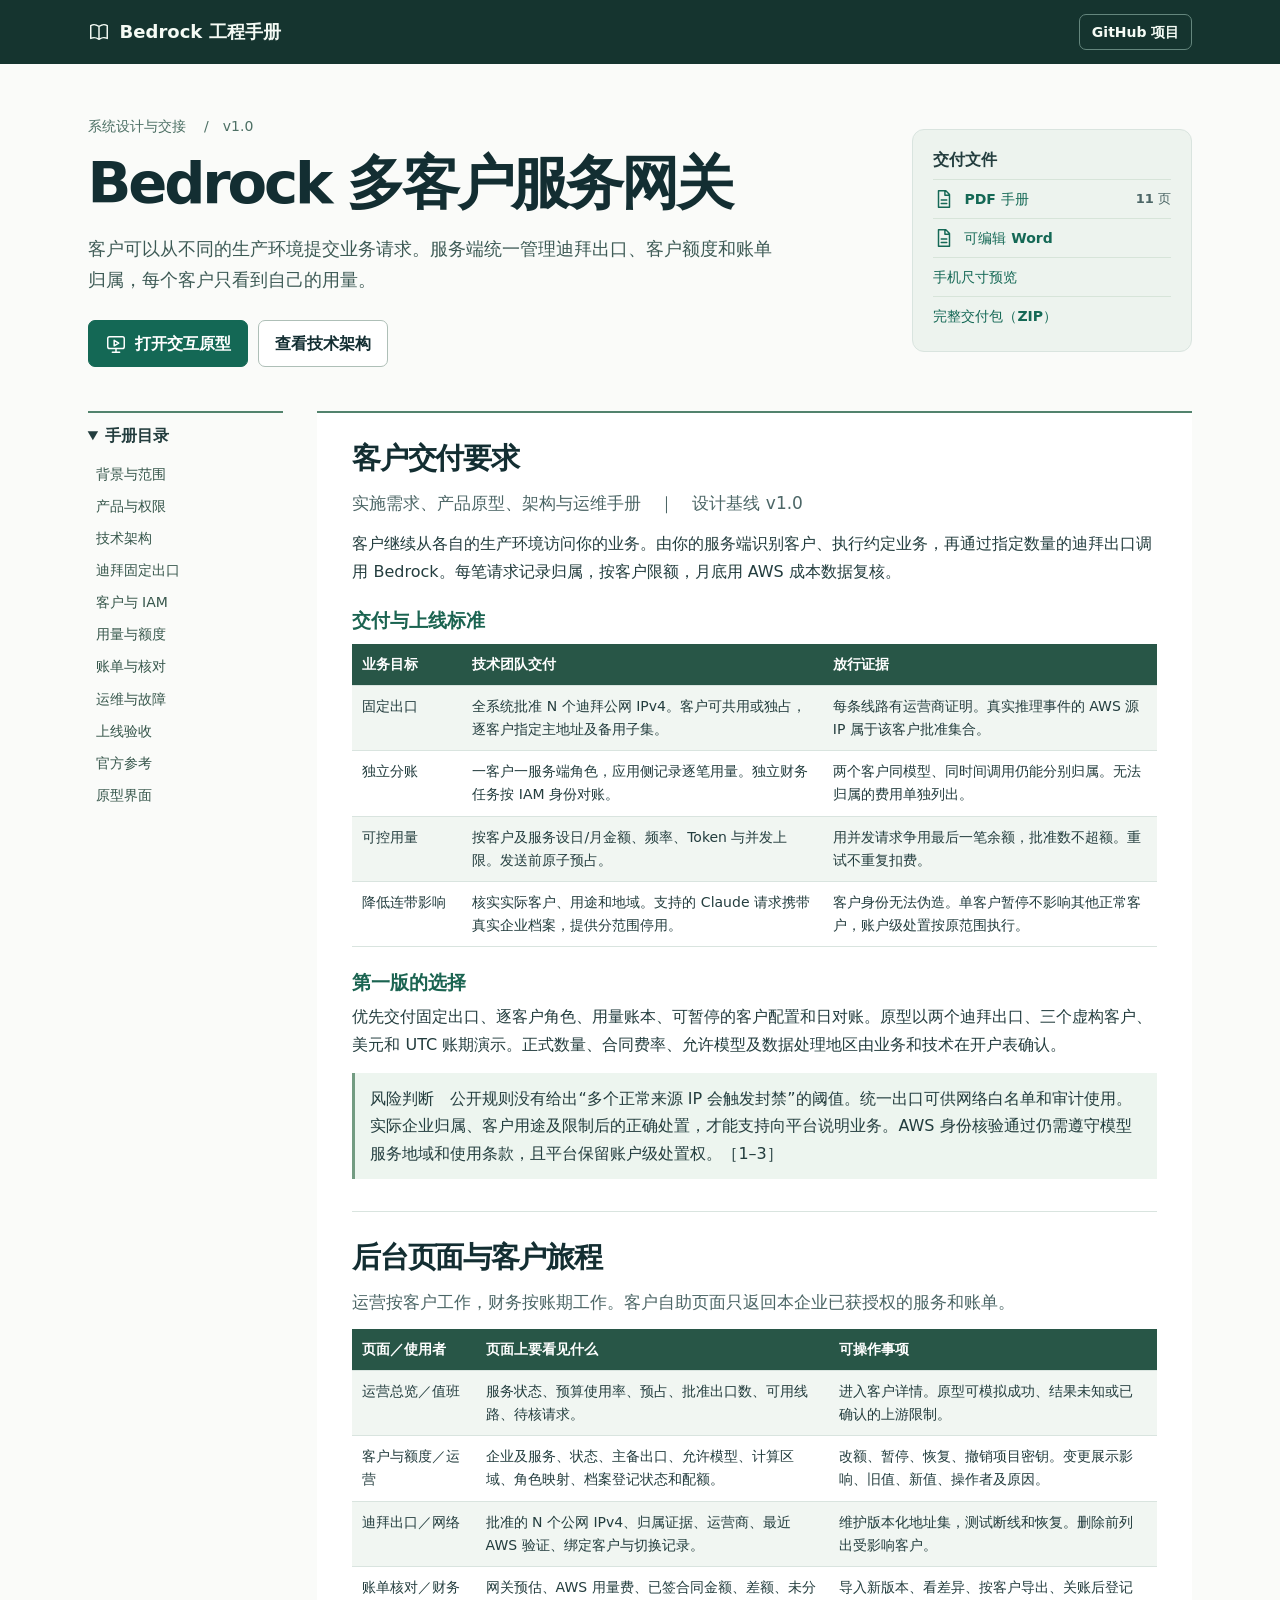
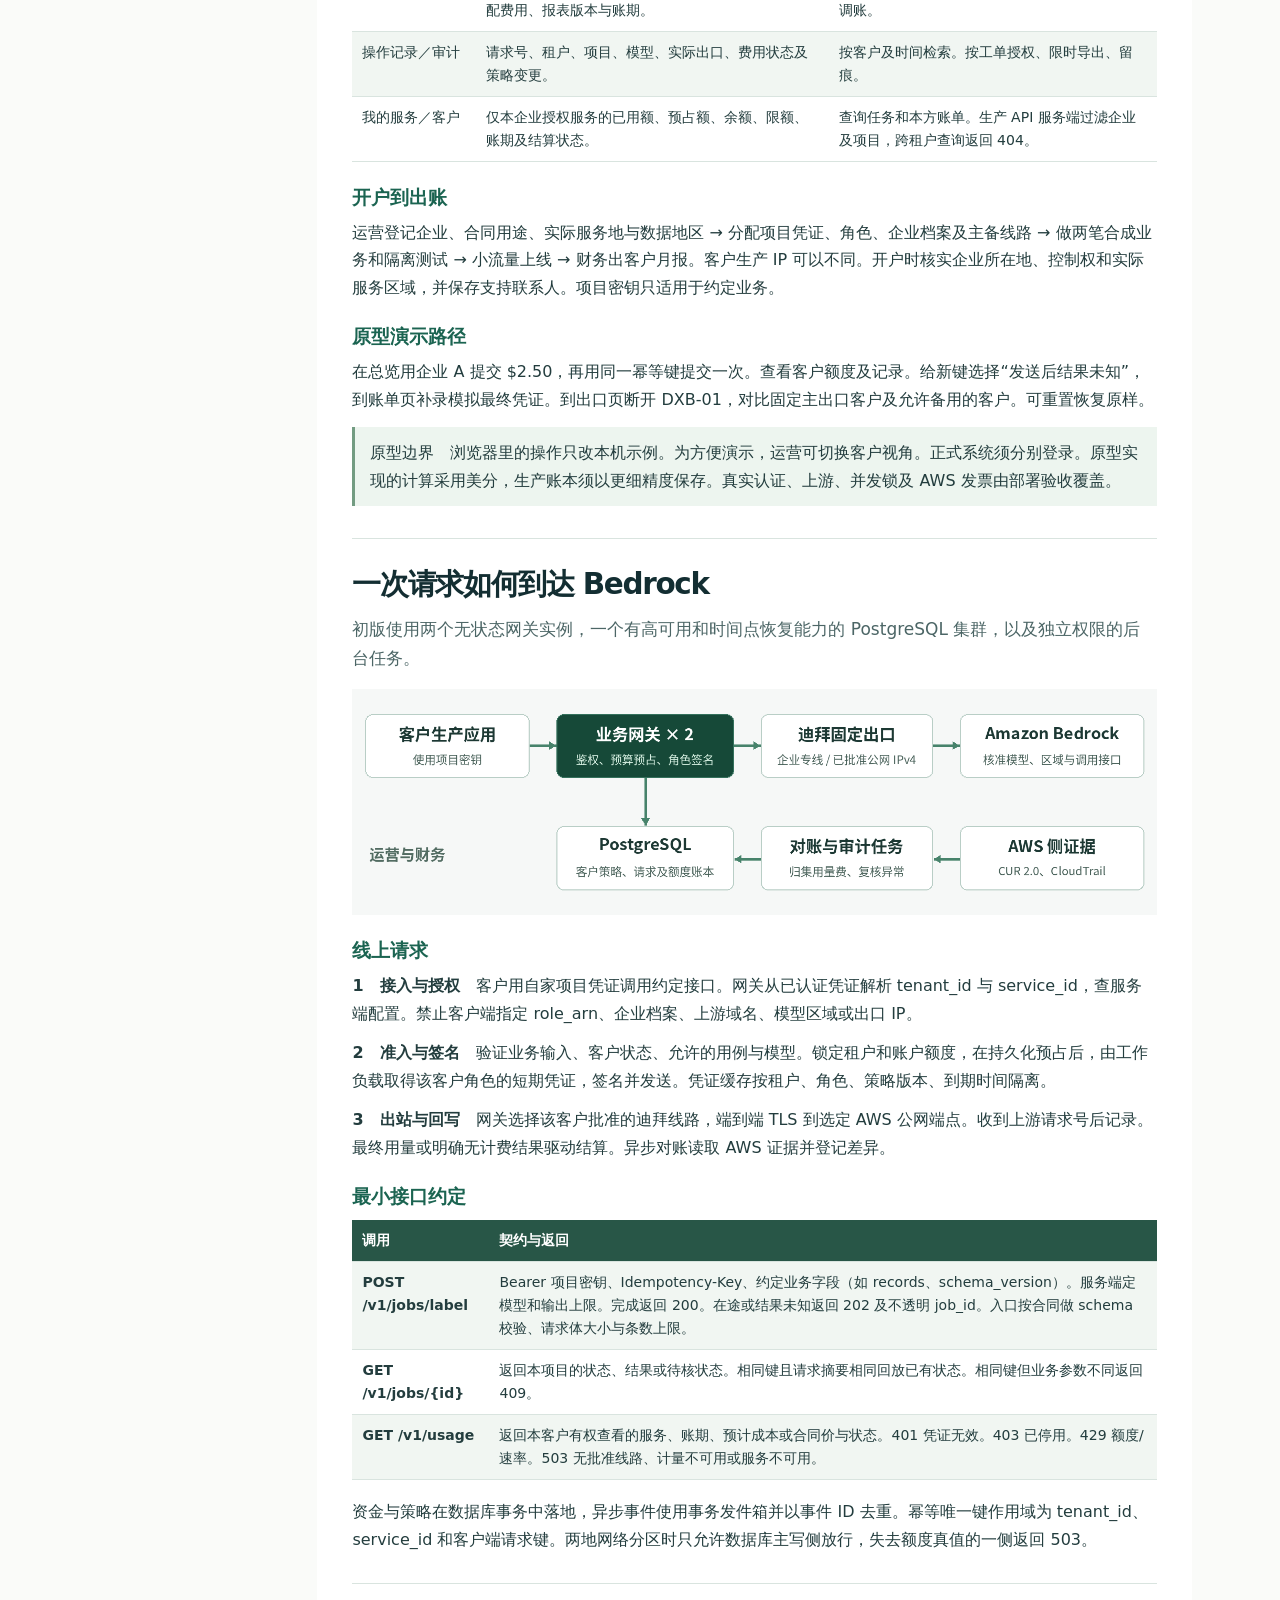
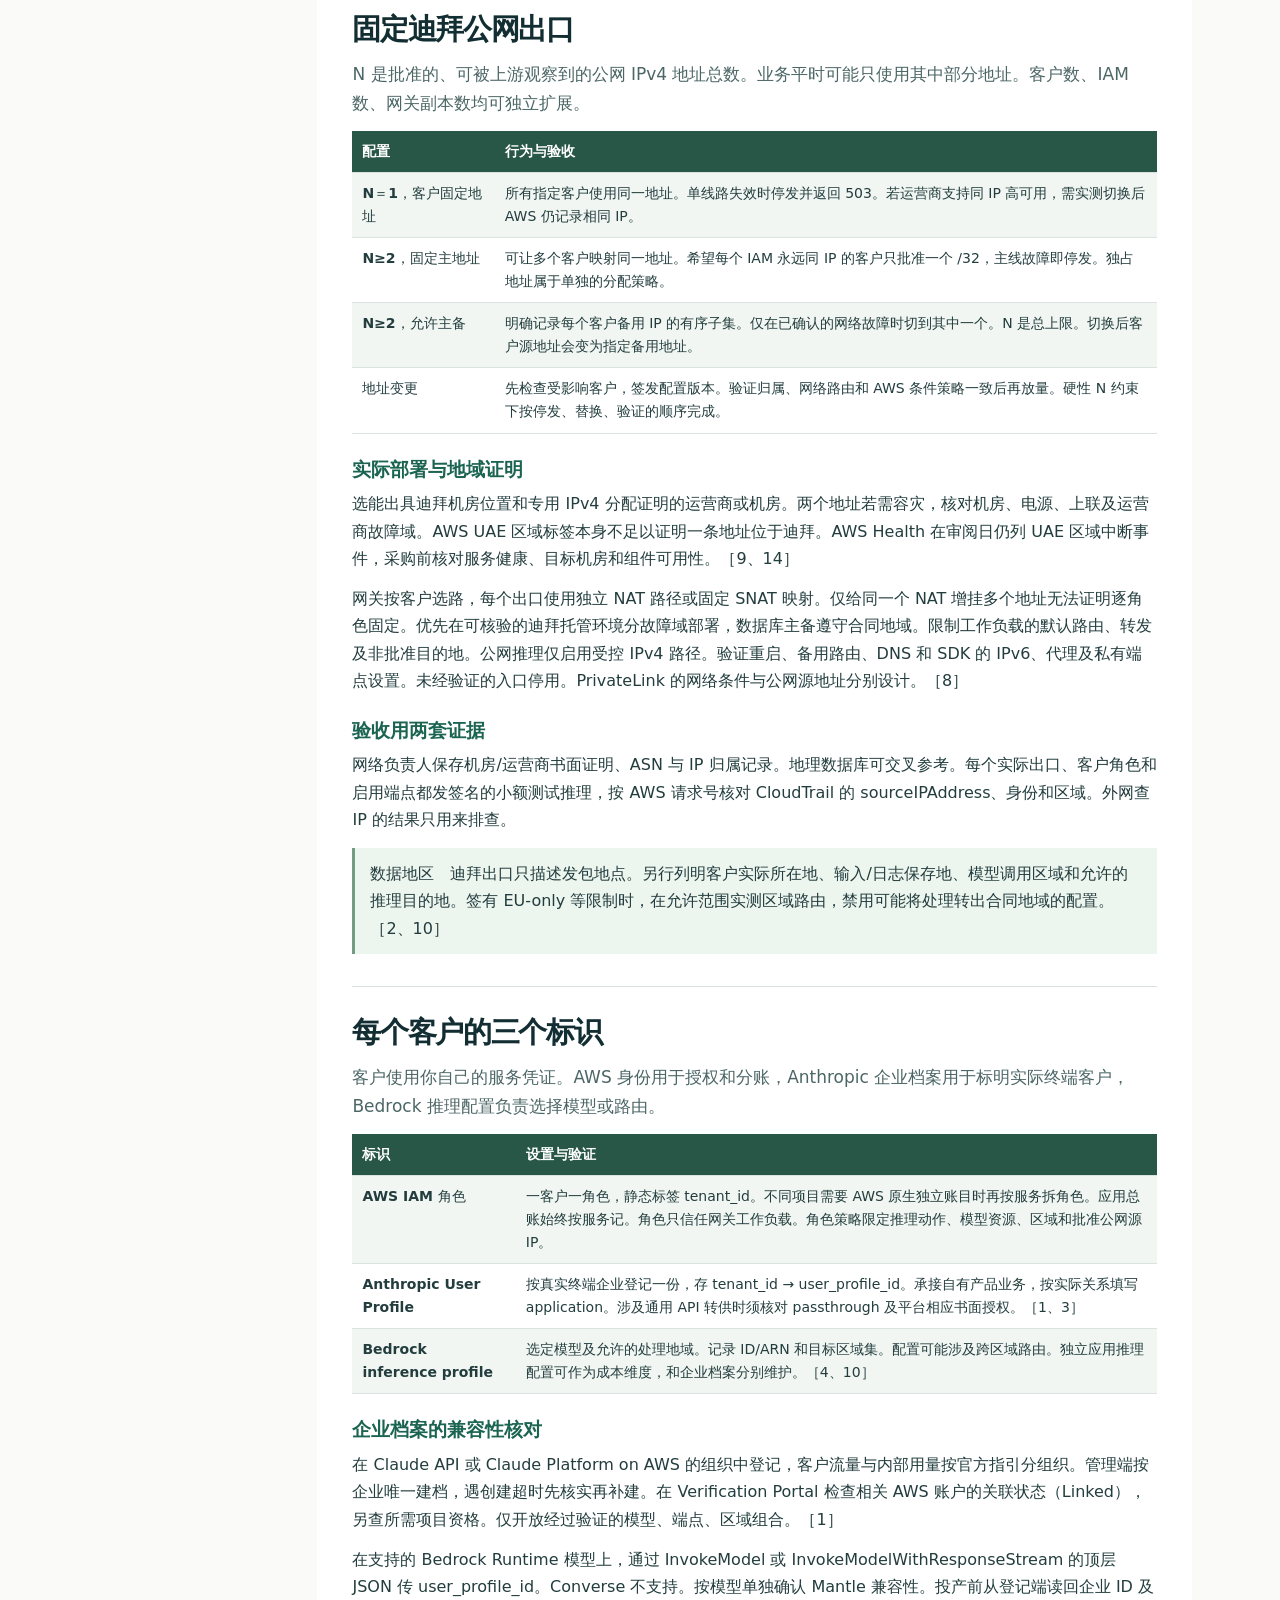
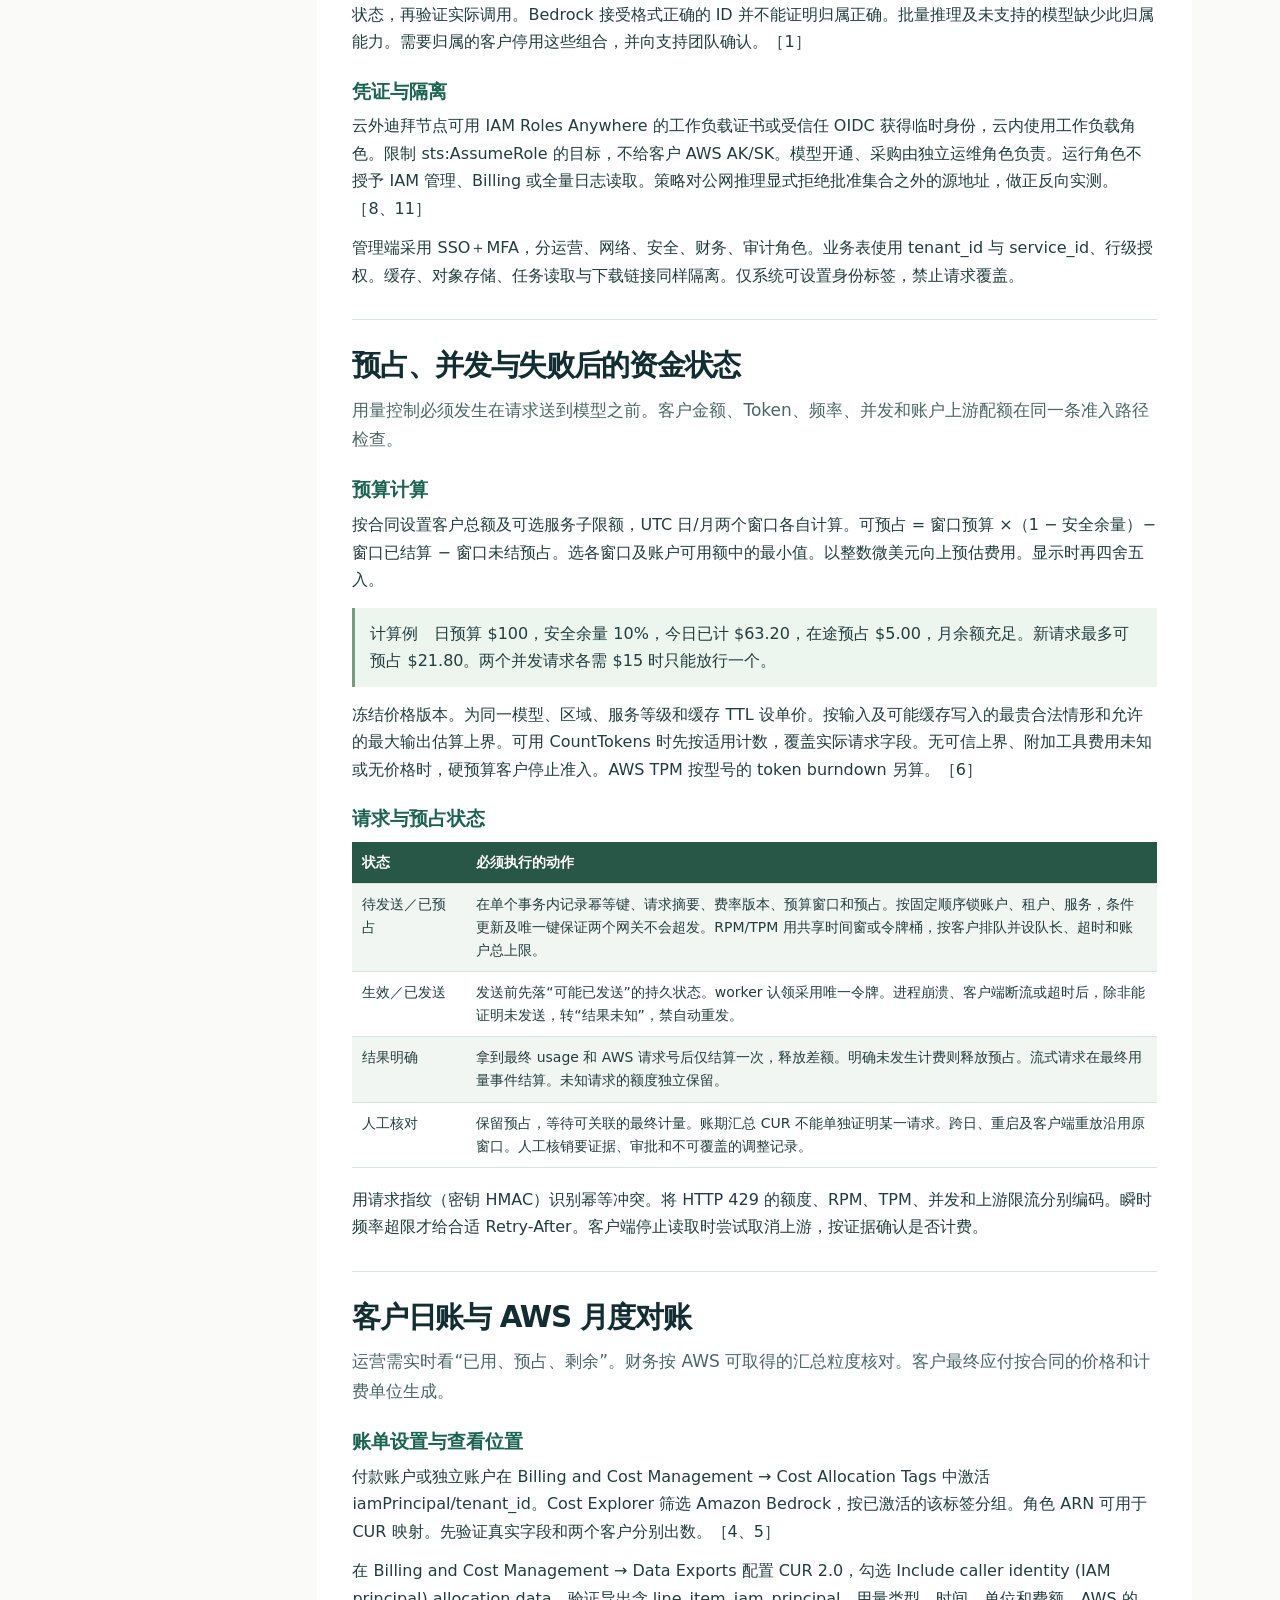
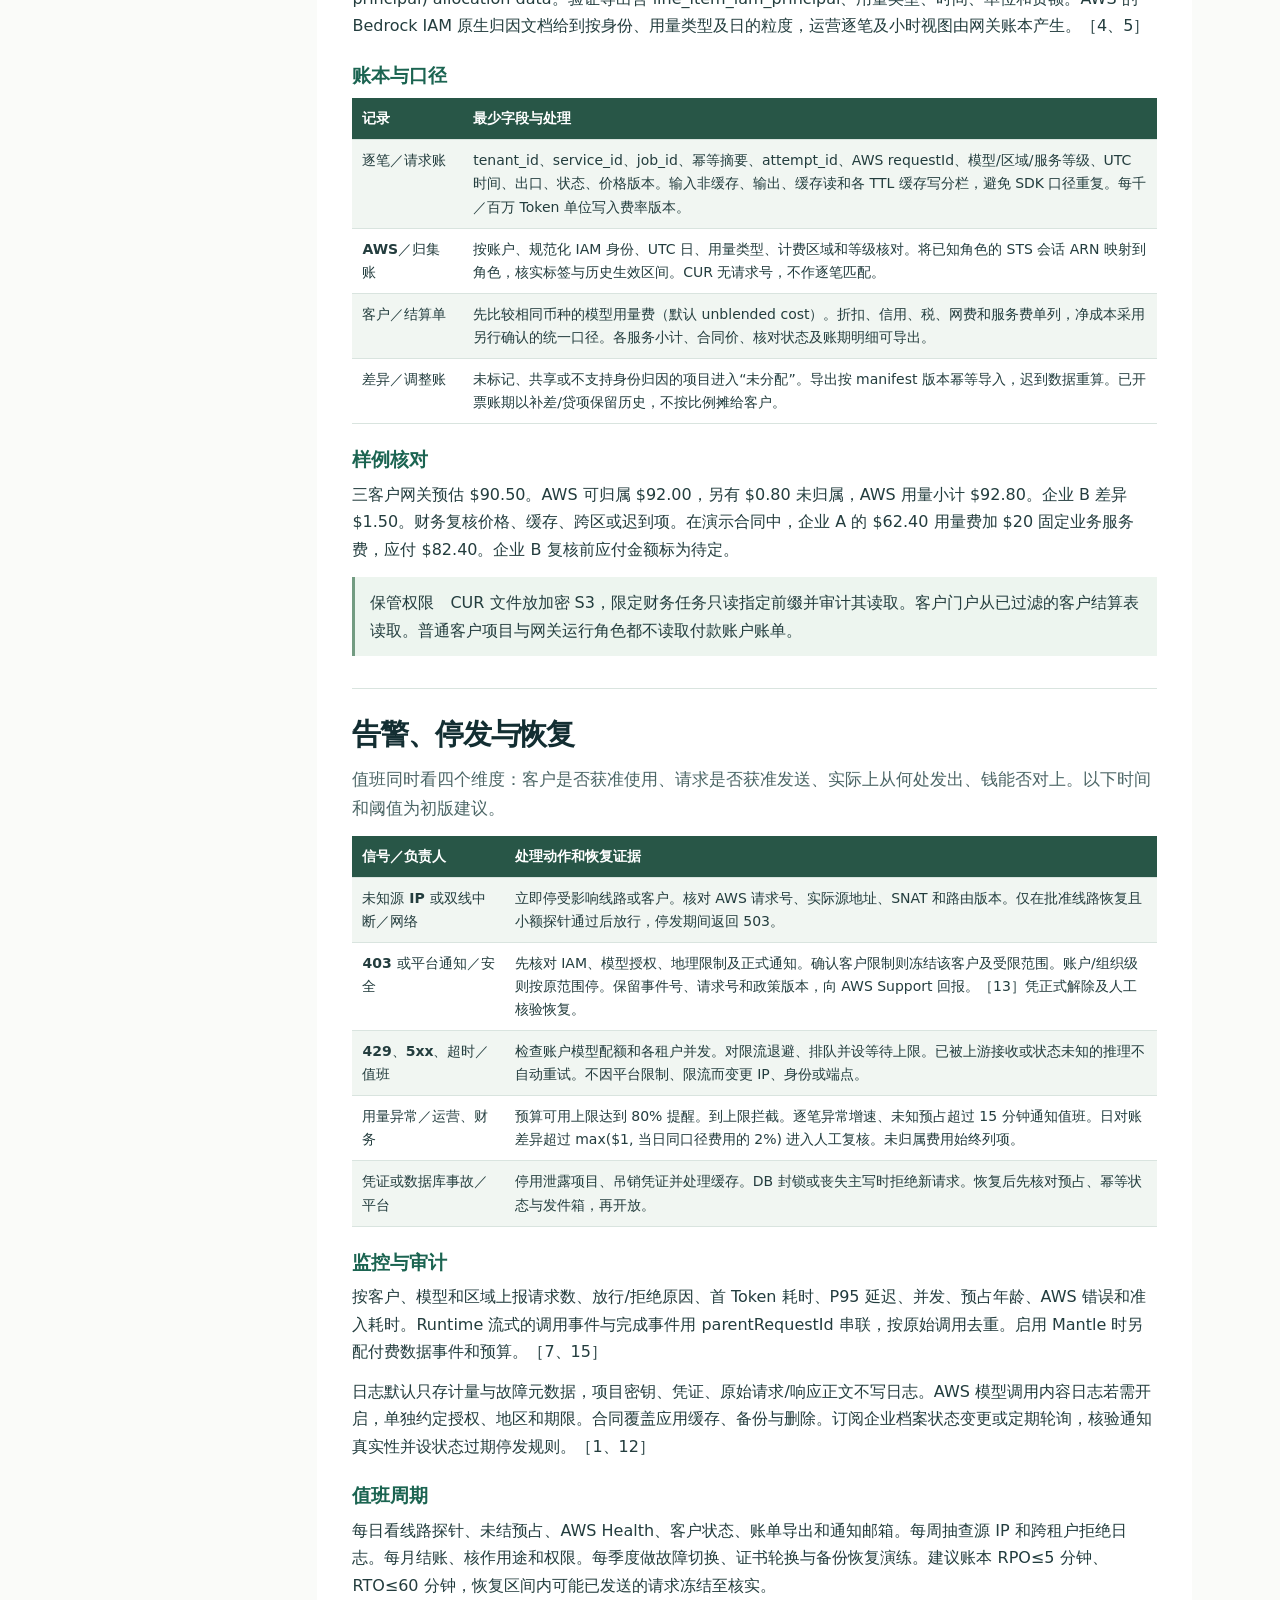
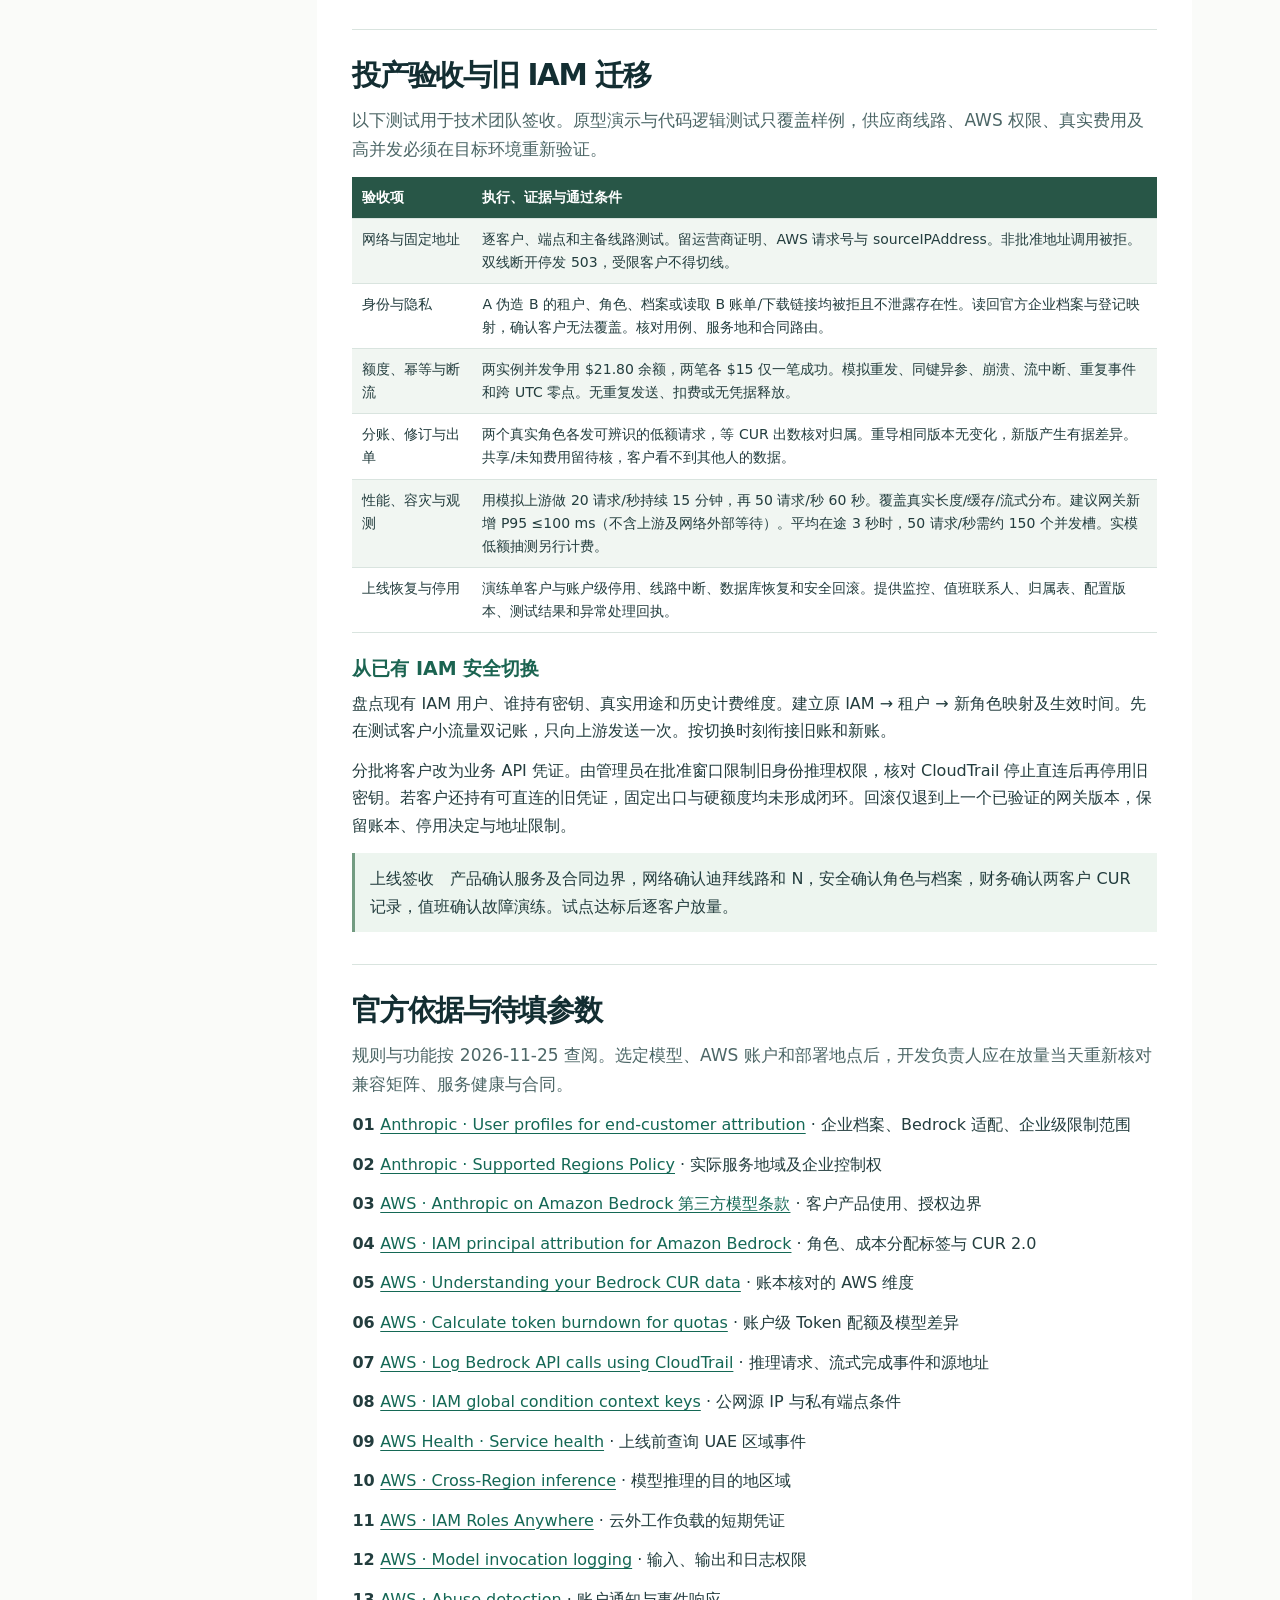
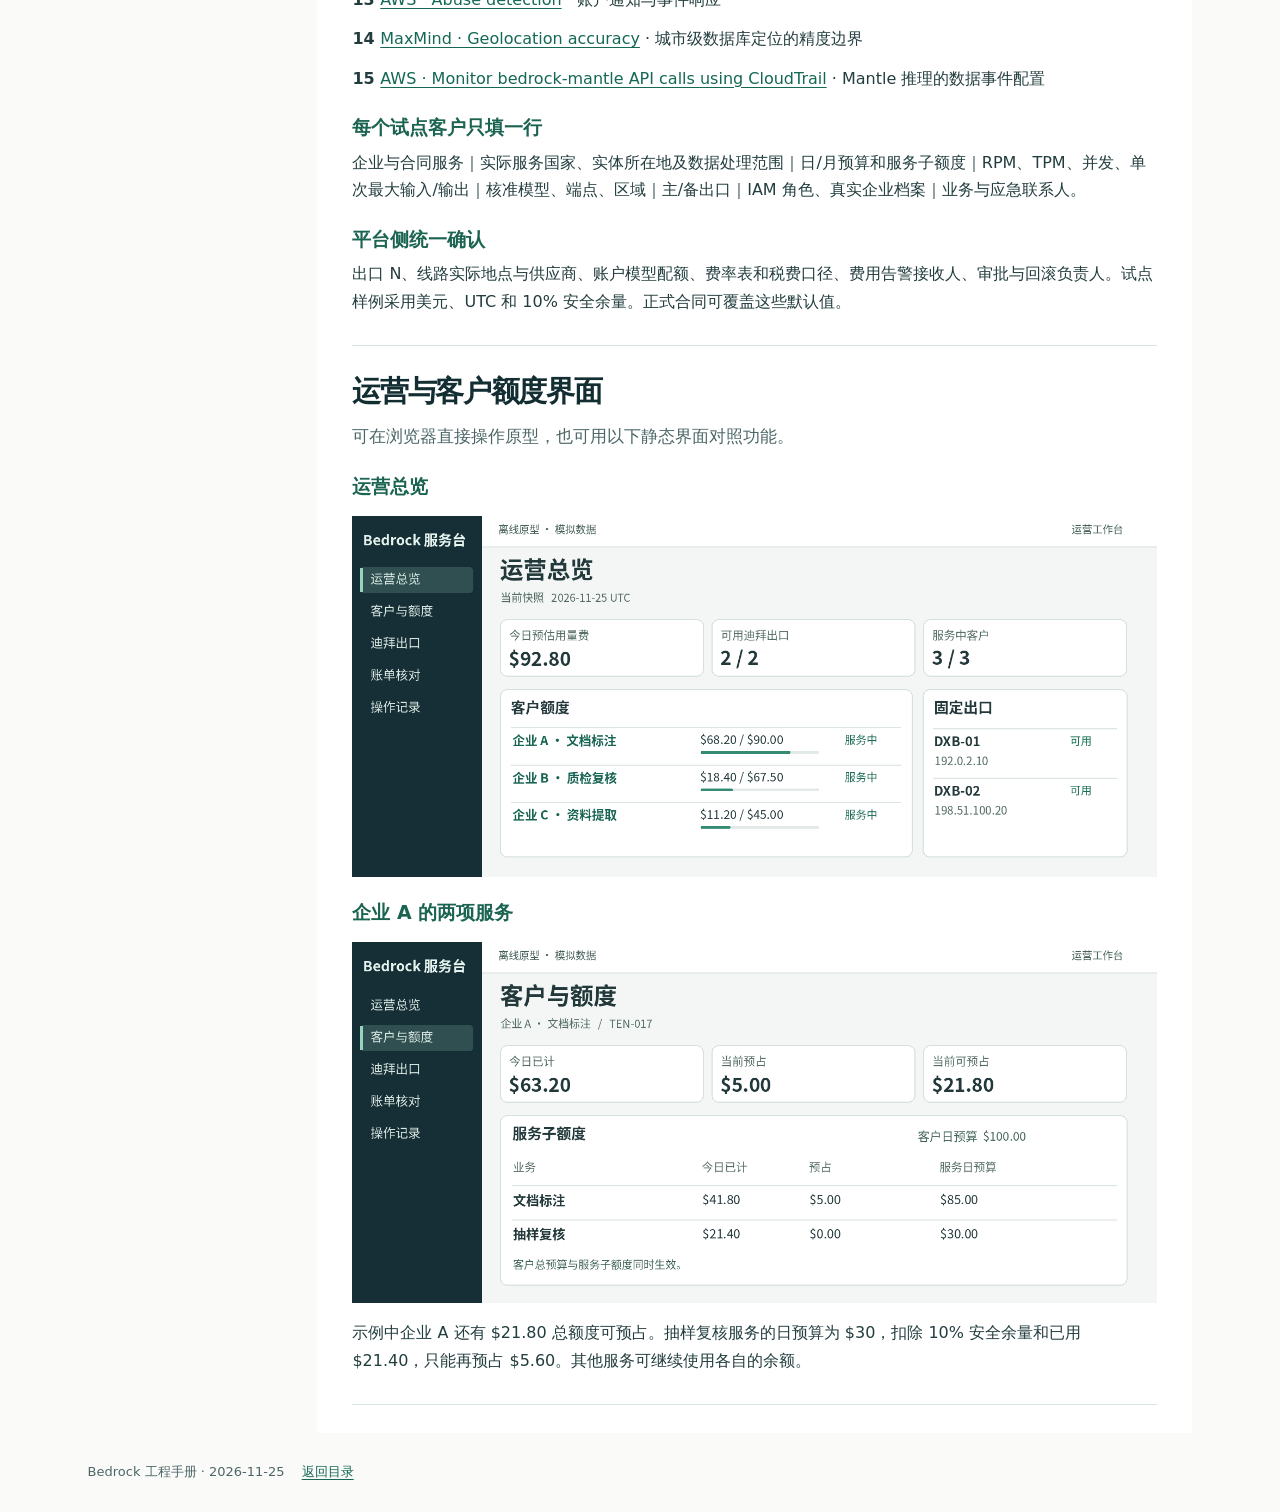
==== projects/bedrock-gateway/index.html @ 4878baef "Publish the Bedrock customer gateway handbook and interactive prototype" ====
<!doctype html><html lang="zh-CN"><head><meta charset="utf-8"><meta name="viewport" content="width=device-width,initial-scale=1"><meta name="description" content="Bedrock 多客户网关的业务需求、可操作原型、技术架构、运维与上线验收。"><title>Bedrock 多客户服务网关 · 工程手册</title><link rel="stylesheet" href="assets/guide.css"></head><body><a class="skip" href="#contents">跳到工程手册正文</a><header class="mast"><div class="mast-in"><a class="brand" href="./"><svg viewBox="0 0 24 24" width="22" height="22" fill="none" stroke="currentColor" stroke-width="1.6" stroke-linecap="round" stroke-linejoin="round" aria-hidden="true"><path d="M3 5c4-2 6-1 9 1 3-2 5-3 9-1v14c-4-2-6-1-9 1-3-2-5-3-9-1zM12 6v14"/></svg><span>Bedrock 工程手册</span></a><a class="git" href="https://github.com/69755354/newme-skills/tree/bedrock-gateway-handoff/projects/bedrock-gateway">GitHub 项目</a></div></header><main><div class="hero"><div><p class="edition">系统设计与交接　 /　v1.0</p><h1>Bedrock 多客户服务网关</h1><p class="summary">客户可以从不同的生产环境提交业务请求。服务端统一管理迪拜出口、客户额度和账单归属，每个客户只看到自己的用量。</p><div class="hero-actions"><a class="button primary" href="prototype/"><svg viewBox="0 0 24 24" width="22" height="22" fill="none" stroke="currentColor" stroke-width="1.6" stroke-linecap="round" stroke-linejoin="round" aria-hidden="true"><rect x="3" y="4" width="18" height="13" rx="2"/><path d="M8 21h8m-4-4v4m-2-13 5 3-5 3z"/></svg>打开交互原型</a><a class="button" href="#architecture">查看技术架构</a></div></div><aside class="downloads"><h2>交付文件</h2><a href="downloads/Bedrock_Gateway_Design_CN.pdf"><svg viewBox="0 0 24 24" width="22" height="22" fill="none" stroke="currentColor" stroke-width="1.6" stroke-linecap="round" stroke-linejoin="round" aria-hidden="true"><path d="M6 3h8l4 4v14H6zM13 3v5h5M9 13h6m-6 4h6"/></svg>PDF 手册<span>11 页</span></a><a href="downloads/Bedrock_Gateway_Design_CN.docx"><svg viewBox="0 0 24 24" width="22" height="22" fill="none" stroke="currentColor" stroke-width="1.6" stroke-linecap="round" stroke-linejoin="round" aria-hidden="true"><path d="M6 3h8l4 4v14H6zM13 3v5h5M9 13h6m-6 4h6"/></svg>可编辑 Word</a><a href="mobile.html">手机尺寸预览</a><a href="downloads/Bedrock_Gateway_Handoff.zip">完整交付包（ZIP）</a></aside></div><div class="layout" id="contents"><aside class="toc"><details open><summary>手册目录</summary><nav aria-label="手册目录"><a href="#overview">背景与范围</a><a href="#product">产品与权限</a><a href="#architecture">技术架构</a><a href="#network">迪拜固定出口</a><a href="#identity">客户与 IAM</a><a href="#quota">用量与额度</a><a href="#billing">账单与核对</a><a href="#operations">运维与故障</a><a href="#launch">上线验收</a><a href="#references">官方参考</a><a href="#screens">原型界面</a></nav></details></aside><article><section class="chapter" id="overview"><h2>客户交付要求</h2><p class="lead-copy">实施需求、产品原型、架构与运维手册　｜　设计基线 v1.0</p><p>客户继续从各自的生产环境访问你的业务。由你的服务端识别客户、执行约定业务，再通过指定数量的迪拜出口调用 Bedrock。每笔请求记录归属，按客户限额，月底用 AWS 成本数据复核。</p><h3>交付与上线标准</h3><div class="table-scroll" tabindex="0"><table><thead><tr><th>业务目标</th><th>技术团队交付</th><th>放行证据</th></tr></thead><tbody><tr><td>固定出口</td><td>全系统批准 N 个迪拜公网 IPv4。客户可共用或独占，逐客户指定主地址及备用子集。</td><td>每条线路有运营商证明。真实推理事件的 AWS 源 IP 属于该客户批准集合。</td></tr><tr><td>独立分账</td><td>一客户一服务端角色，应用侧记录逐笔用量。独立财务任务按 IAM 身份对账。</td><td>两个客户同模型、同时间调用仍能分别归属。无法归属的费用单独列出。</td></tr><tr><td>可控用量</td><td>按客户及服务设日/月金额、频率、Token 与并发上限。发送前原子预占。</td><td>用并发请求争用最后一笔余额，批准数不超额。重试不重复扣费。</td></tr><tr><td>降低连带影响</td><td>核实实际客户、用途和地域。支持的 Claude 请求携带真实企业档案，提供分范围停用。</td><td>客户身份无法伪造。单客户暂停不影响其他正常客户，账户级处置按原范围执行。</td></tr></tbody></table></div><h3>第一版的选择</h3><p>优先交付固定出口、逐客户角色、用量账本、可暂停的客户配置和日对账。原型以两个迪拜出口、三个虚构客户、美元和 UTC 账期演示。正式数量、合同费率、允许模型及数据处理地区由业务和技术在开户表确认。</p><aside class="note">风险判断　公开规则没有给出“多个正常来源 IP 会触发封禁”的阈值。统一出口可供网络白名单和审计使用。实际企业归属、客户用途及限制后的正确处置，才能支持向平台说明业务。AWS 身份核验通过仍需遵守模型服务地域和使用条款，且平台保留账户级处置权。［1–3］</aside></section><section class="chapter" id="product"><h2>后台页面与客户旅程</h2><p class="lead-copy">运营按客户工作，财务按账期工作。客户自助页面只返回本企业已获授权的服务和账单。</p><div class="table-scroll" tabindex="0"><table><thead><tr><th>页面／使用者</th><th>页面上要看见什么</th><th>可操作事项</th></tr></thead><tbody><tr><td>运营总览／值班</td><td>服务状态、预算使用率、预占、批准出口数、可用线路、待核请求。</td><td>进入客户详情。原型可模拟成功、结果未知或已确认的上游限制。</td></tr><tr><td>客户与额度／运营</td><td>企业及服务、状态、主备出口、允许模型、计算区域、角色映射、档案登记状态和配额。</td><td>改额、暂停、恢复、撤销项目密钥。变更展示影响、旧值、新值、操作者及原因。</td></tr><tr><td>迪拜出口／网络</td><td>批准的 N 个公网 IPv4、归属证据、运营商、最近 AWS 验证、绑定客户与切换记录。</td><td>维护版本化地址集，测试断线和恢复。删除前列出受影响客户。</td></tr><tr><td>账单核对／财务</td><td>网关预估、AWS 用量费、已签合同金额、差额、未分配费用、报表版本与账期。</td><td>导入新版本、看差异、按客户导出、关账后登记调账。</td></tr><tr><td>操作记录／审计</td><td>请求号、租户、项目、模型、实际出口、费用状态及策略变更。</td><td>按客户及时间检索。按工单授权、限时导出、留痕。</td></tr><tr><td>我的服务／客户</td><td>仅本企业授权服务的已用额、预占额、余额、限额、账期及结算状态。</td><td>查询任务和本方账单。生产 API 服务端过滤企业及项目，跨租户查询返回 404。</td></tr></tbody></table></div><h3>开户到出账</h3><p>运营登记企业、合同用途、实际服务地与数据地区 → 分配项目凭证、角色、企业档案及主备线路 → 做两笔合成业务和隔离测试 → 小流量上线 → 财务出客户月报。客户生产 IP 可以不同。开户时核实企业所在地、控制权和实际服务区域，并保存支持联系人。项目密钥只适用于约定业务。</p><h3>原型演示路径</h3><p>在总览用企业 A 提交 $2.50，再用同一幂等键提交一次。查看客户额度及记录。给新键选择“发送后结果未知”，到账单页补录模拟最终凭证。到出口页断开 DXB-01，对比固定主出口客户及允许备用的客户。可重置恢复原样。</p><aside class="note">原型边界　浏览器里的操作只改本机示例。为方便演示，运营可切换客户视角。正式系统须分别登录。原型实现的计算采用美分，生产账本须以更细精度保存。真实认证、上游、并发锁及 AWS 发票由部署验收覆盖。</aside></section><section class="chapter" id="architecture"><h2>一次请求如何到达 Bedrock</h2><p class="lead-copy">初版使用两个无状态网关实例，一个有高可用和时间点恢复能力的 PostgreSQL 集群，以及独立权限的后台任务。</p><figure><img loading="lazy" src="assets/architecture.png" alt="客户应用、网关、迪拜出口、Bedrock 及账本之间的数据流"></figure><h3>线上请求</h3><p><strong>1　接入与授权　</strong>客户用自家项目凭证调用约定接口。网关从已认证凭证解析 tenant_id 与 service_id，查服务端配置。禁止客户端指定 role_arn、企业档案、上游域名、模型区域或出口 IP。</p><p><strong>2　准入与签名　</strong>验证业务输入、客户状态、允许的用例与模型。锁定租户和账户额度，在持久化预占后，由工作负载取得该客户角色的短期凭证，签名并发送。凭证缓存按租户、角色、策略版本、到期时间隔离。</p><p><strong>3　出站与回写　</strong>网关选择该客户批准的迪拜线路，端到端 TLS 到选定 AWS 公网端点。收到上游请求号后记录。最终用量或明确无计费结果驱动结算。异步对账读取 AWS 证据并登记差异。</p><h3>最小接口约定</h3><div class="table-scroll" tabindex="0"><table><thead><tr><th>调用</th><th>契约与返回</th></tr></thead><tbody><tr><td>POST /v1/jobs/label</td><td>Bearer 项目密钥、Idempotency-Key、约定业务字段（如 records、schema_version）。服务端定模型和输出上限。完成返回 200。在途或结果未知返回 202 及不透明 job_id。入口按合同做 schema 校验、请求体大小与条数上限。</td></tr><tr><td>GET /v1/jobs/{id}</td><td>返回本项目的状态、结果或待核状态。相同键且请求摘要相同回放已有状态。相同键但业务参数不同返回 409。</td></tr><tr><td>GET /v1/usage</td><td>返回本客户有权查看的服务、账期、预计成本或合同价与状态。401 凭证无效。403 已停用。429 额度/速率。503 无批准线路、计量不可用或服务不可用。</td></tr></tbody></table></div><p>资金与策略在数据库事务中落地，异步事件使用事务发件箱并以事件 ID 去重。幂等唯一键作用域为 tenant_id、service_id 和客户端请求键。两地网络分区时只允许数据库主写侧放行，失去额度真值的一侧返回 503。</p></section><section class="chapter" id="network"><h2>固定迪拜公网出口</h2><p class="lead-copy">N 是批准的、可被上游观察到的公网 IPv4 地址总数。业务平时可能只使用其中部分地址。客户数、IAM 数、网关副本数均可独立扩展。</p><div class="table-scroll" tabindex="0"><table><thead><tr><th>配置</th><th>行为与验收</th></tr></thead><tbody><tr><td>N＝1，客户固定地址</td><td>所有指定客户使用同一地址。单线路失效时停发并返回 503。若运营商支持同 IP 高可用，需实测切换后 AWS 仍记录相同 IP。</td></tr><tr><td>N≥2，固定主地址</td><td>可让多个客户映射同一地址。希望每个 IAM 永远同 IP 的客户只批准一个 /32，主线故障即停发。独占地址属于单独的分配策略。</td></tr><tr><td>N≥2，允许主备</td><td>明确记录每个客户备用 IP 的有序子集。仅在已确认的网络故障时切到其中一个。N 是总上限。切换后客户源地址会变为指定备用地址。</td></tr><tr><td>地址变更</td><td>先检查受影响客户，签发配置版本。验证归属、网络路由和 AWS 条件策略一致后再放量。硬性 N 约束下按停发、替换、验证的顺序完成。</td></tr></tbody></table></div><h3>实际部署与地域证明</h3><p>选能出具迪拜机房位置和专用 IPv4 分配证明的运营商或机房。两个地址若需容灾，核对机房、电源、上联及运营商故障域。AWS UAE 区域标签本身不足以证明一条地址位于迪拜。AWS Health 在审阅日仍列 UAE 区域中断事件，采购前核对服务健康、目标机房和组件可用性。［9、14］</p><p>网关按客户选路，每个出口使用独立 NAT 路径或固定 SNAT 映射。仅给同一个 NAT 增挂多个地址无法证明逐角色固定。优先在可核验的迪拜托管环境分故障域部署，数据库主备遵守合同地域。限制工作负载的默认路由、转发及非批准目的地。公网推理仅启用受控 IPv4 路径。验证重启、备用路由、DNS 和 SDK 的 IPv6、代理及私有端点设置。未经验证的入口停用。PrivateLink 的网络条件与公网源地址分别设计。［8］</p><h3>验收用两套证据</h3><p>网络负责人保存机房/运营商书面证明、ASN 与 IP 归属记录。地理数据库可交叉参考。每个实际出口、客户角色和启用端点都发签名的小额测试推理，按 AWS 请求号核对 CloudTrail 的 sourceIPAddress、身份和区域。外网查 IP 的结果只用来排查。</p><aside class="note">数据地区　迪拜出口只描述发包地点。另行列明客户实际所在地、输入/日志保存地、模型调用区域和允许的推理目的地。签有 EU-only 等限制时，在允许范围实测区域路由，禁用可能将处理转出合同地域的配置。［2、10］</aside></section><section class="chapter" id="identity"><h2>每个客户的三个标识</h2><p class="lead-copy">客户使用你自己的服务凭证。AWS 身份用于授权和分账，Anthropic 企业档案用于标明实际终端客户，Bedrock 推理配置负责选择模型或路由。</p><div class="table-scroll" tabindex="0"><table><thead><tr><th>标识</th><th>设置与验证</th></tr></thead><tbody><tr><td>AWS IAM 角色</td><td>一客户一角色，静态标签 tenant_id。不同项目需要 AWS 原生独立账目时再按服务拆角色。应用总账始终按服务记。角色只信任网关工作负载。角色策略限定推理动作、模型资源、区域和批准公网源 IP。</td></tr><tr><td>Anthropic User Profile</td><td>按真实终端企业登记一份，存 tenant_id → user_profile_id。承接自有产品业务，按实际关系填写 application。涉及通用 API 转供时须核对 passthrough 及平台相应书面授权。［1、3］</td></tr><tr><td>Bedrock inference profile</td><td>选定模型及允许的处理地域。记录 ID/ARN 和目标区域集。配置可能涉及跨区域路由。独立应用推理配置可作为成本维度，和企业档案分别维护。［4、10］</td></tr></tbody></table></div><h3>企业档案的兼容性核对</h3><p>在 Claude API 或 Claude Platform on AWS 的组织中登记，客户流量与内部用量按官方指引分组织。管理端按企业唯一建档，遇创建超时先核实再补建。在 Verification Portal 检查相关 AWS 账户的关联状态（Linked），另查所需项目资格。仅开放经过验证的模型、端点、区域组合。［1］</p><p>在支持的 Bedrock Runtime 模型上，通过 InvokeModel 或 InvokeModelWithResponseStream 的顶层 JSON 传 user_profile_id。Converse 不支持。按模型单独确认 Mantle 兼容性。投产前从登记端读回企业 ID 及状态，再验证实际调用。Bedrock 接受格式正确的 ID 并不能证明归属正确。批量推理及未支持的模型缺少此归属能力。需要归属的客户停用这些组合，并向支持团队确认。［1］</p><h3>凭证与隔离</h3><p>云外迪拜节点可用 IAM Roles Anywhere 的工作负载证书或受信任 OIDC 获得临时身份，云内使用工作负载角色。限制 sts:AssumeRole 的目标，不给客户 AWS AK/SK。模型开通、采购由独立运维角色负责。运行角色不授予 IAM 管理、Billing 或全量日志读取。策略对公网推理显式拒绝批准集合之外的源地址，做正反向实测。［8、11］</p><p>管理端采用 SSO＋MFA，分运营、网络、安全、财务、审计角色。业务表使用 tenant_id 与 service_id、行级授权。缓存、对象存储、任务读取与下载链接同样隔离。仅系统可设置身份标签，禁止请求覆盖。</p></section><section class="chapter" id="quota"><h2>预占、并发与失败后的资金状态</h2><p class="lead-copy">用量控制必须发生在请求送到模型之前。客户金额、Token、频率、并发和账户上游配额在同一条准入路径检查。</p><h3>预算计算</h3><p>按合同设置客户总额及可选服务子限额，UTC 日/月两个窗口各自计算。可预占 = 窗口预算 ×（1 − 安全余量）− 窗口已结算 − 窗口未结预占。选各窗口及账户可用额中的最小值。以整数微美元向上预估费用。显示时再四舍五入。</p><aside class="note">计算例　日预算 $100，安全余量 10%，今日已计 $63.20，在途预占 $5.00，月余额充足。新请求最多可预占 $21.80。两个并发请求各需 $15 时只能放行一个。</aside><p>冻结价格版本。为同一模型、区域、服务等级和缓存 TTL 设单价。按输入及可能缓存写入的最贵合法情形和允许的最大输出估算上界。可用 CountTokens 时先按适用计数，覆盖实际请求字段。无可信上界、附加工具费用未知或无价格时，硬预算客户停止准入。AWS TPM 按型号的 token burndown 另算。［6］</p><h3>请求与预占状态</h3><div class="table-scroll" tabindex="0"><table><thead><tr><th>状态</th><th>必须执行的动作</th></tr></thead><tbody><tr><td>待发送／已预占</td><td>在单个事务内记录幂等键、请求摘要、费率版本、预算窗口和预占。按固定顺序锁账户、租户、服务，条件更新及唯一键保证两个网关不会超发。RPM/TPM 用共享时间窗或令牌桶，按客户排队并设队长、超时和账户总上限。</td></tr><tr><td>生效／已发送</td><td>发送前先落“可能已发送”的持久状态。worker 认领采用唯一令牌。进程崩溃、客户端断流或超时后，除非能证明未发送，转“结果未知”，禁自动重发。</td></tr><tr><td>结果明确</td><td>拿到最终 usage 和 AWS 请求号后仅结算一次，释放差额。明确未发生计费则释放预占。流式请求在最终用量事件结算。未知请求的额度独立保留。</td></tr><tr><td>人工核对</td><td>保留预占，等待可关联的最终计量。账期汇总 CUR 不能单独证明某一请求。跨日、重启及客户端重放沿用原窗口。人工核销要证据、审批和不可覆盖的调整记录。</td></tr></tbody></table></div><p>用请求指纹（密钥 HMAC）识别幂等冲突。将 HTTP 429 的额度、RPM、TPM、并发和上游限流分别编码。瞬时频率超限才给合适 Retry-After。客户端停止读取时尝试取消上游，按证据确认是否计费。</p></section><section class="chapter" id="billing"><h2>客户日账与 AWS 月度对账</h2><p class="lead-copy">运营需实时看“已用、预占、剩余”。财务按 AWS 可取得的汇总粒度核对。客户最终应付按合同的价格和计费单位生成。</p><h3>账单设置与查看位置</h3><p>付款账户或独立账户在 Billing and Cost Management → Cost Allocation Tags 中激活 iamPrincipal/tenant_id。Cost Explorer 筛选 Amazon Bedrock，按已激活的该标签分组。角色 ARN 可用于 CUR 映射。先验证真实字段和两个客户分别出数。［4、5］</p><p>在 Billing and Cost Management → Data Exports 配置 CUR 2.0，勾选 Include caller identity (IAM principal) allocation data。验证导出含 line_item_iam_principal、用量类型、时间、单位和费额。AWS 的 Bedrock IAM 原生归因文档给到按身份、用量类型及日的粒度，运营逐笔及小时视图由网关账本产生。［4、5］</p><h3>账本与口径</h3><div class="table-scroll" tabindex="0"><table><thead><tr><th>记录</th><th>最少字段与处理</th></tr></thead><tbody><tr><td>逐笔／请求账</td><td>tenant_id、service_id、job_id、幂等摘要、attempt_id、AWS requestId、模型/区域/服务等级、UTC 时间、出口、状态、价格版本。输入非缓存、输出、缓存读和各 TTL 缓存写分栏，避免 SDK 口径重复。每千／百万 Token 单位写入费率版本。</td></tr><tr><td>AWS／归集账</td><td>按账户、规范化 IAM 身份、UTC 日、用量类型、计费区域和等级核对。将已知角色的 STS 会话 ARN 映射到角色，核实标签与历史生效区间。CUR 无请求号，不作逐笔匹配。</td></tr><tr><td>客户／结算单</td><td>先比较相同币种的模型用量费（默认 unblended cost）。折扣、信用、税、网费和服务费单列，净成本采用另行确认的统一口径。各服务小计、合同价、核对状态及账期明细可导出。</td></tr><tr><td>差异／调整账</td><td>未标记、共享或不支持身份归因的项目进入“未分配”。导出按 manifest 版本幂等导入，迟到数据重算。已开票账期以补差/贷项保留历史，不按比例摊给客户。</td></tr></tbody></table></div><h3>样例核对</h3><p>三客户网关预估 $90.50。AWS 可归属 $92.00，另有 $0.80 未归属，AWS 用量小计 $92.80。企业 B 差异 $1.50。财务复核价格、缓存、跨区或迟到项。在演示合同中，企业 A 的 $62.40 用量费加 $20 固定业务服务费，应付 $82.40。企业 B 复核前应付金额标为待定。</p><aside class="note">保管权限　CUR 文件放加密 S3，限定财务任务只读指定前缀并审计其读取。客户门户从已过滤的客户结算表读取。普通客户项目与网关运行角色都不读取付款账户账单。</aside></section><section class="chapter" id="operations"><h2>告警、停发与恢复</h2><p class="lead-copy">值班同时看四个维度：客户是否获准使用、请求是否获准发送、实际上从何处发出、钱能否对上。以下时间和阈值为初版建议。</p><div class="table-scroll" tabindex="0"><table><thead><tr><th>信号／负责人</th><th>处理动作和恢复证据</th></tr></thead><tbody><tr><td>未知源 IP 或双线中断／网络</td><td>立即停受影响线路或客户。核对 AWS 请求号、实际源地址、SNAT 和路由版本。仅在批准线路恢复且小额探针通过后放行，停发期间返回 503。</td></tr><tr><td>403 或平台通知／安全</td><td>先核对 IAM、模型授权、地理限制及正式通知。确认客户限制则冻结该客户及受限范围。账户/组织级则按原范围停。保留事件号、请求号和政策版本，向 AWS Support 回报。［13］凭正式解除及人工核验恢复。</td></tr><tr><td>429、5xx、超时／值班</td><td>检查账户模型配额和各租户并发。对限流退避、排队并设等待上限。已被上游接收或状态未知的推理不自动重试。不因平台限制、限流而变更 IP、身份或端点。</td></tr><tr><td>用量异常／运营、财务</td><td>预算可用上限达到 80% 提醒。到上限拦截。逐笔异常增速、未知预占超过 15 分钟通知值班。日对账差异超过 max($1, 当日同口径费用的 2%) 进入人工复核。未归属费用始终列项。</td></tr><tr><td>凭证或数据库事故／平台</td><td>停用泄露项目、吊销凭证并处理缓存。DB 封锁或丧失主写时拒绝新请求。恢复后先核对预占、幂等状态与发件箱，再开放。</td></tr></tbody></table></div><h3>监控与审计</h3><p>按客户、模型和区域上报请求数、放行/拒绝原因、首 Token 耗时、P95 延迟、并发、预占年龄、AWS 错误和准入耗时。Runtime 流式的调用事件与完成事件用 parentRequestId 串联，按原始调用去重。启用 Mantle 时另配付费数据事件和预算。［7、15］</p><p>日志默认只存计量与故障元数据，项目密钥、凭证、原始请求/响应正文不写日志。AWS 模型调用内容日志若需开启，单独约定授权、地区和期限。合同覆盖应用缓存、备份与删除。订阅企业档案状态变更或定期轮询，核验通知真实性并设状态过期停发规则。［1、12］</p><h3>值班周期</h3><p>每日看线路探针、未结预占、AWS Health、客户状态、账单导出和通知邮箱。每周抽查源 IP 和跨租户拒绝日志。每月结账、核作用途和权限。每季度做故障切换、证书轮换与备份恢复演练。建议账本 RPO≤5 分钟、RTO≤60 分钟，恢复区间内可能已发送的请求冻结至核实。</p></section><section class="chapter" id="launch"><h2>投产验收与旧 IAM 迁移</h2><p class="lead-copy">以下测试用于技术团队签收。原型演示与代码逻辑测试只覆盖样例，供应商线路、AWS 权限、真实费用及高并发必须在目标环境重新验证。</p><div class="table-scroll" tabindex="0"><table><thead><tr><th>验收项</th><th>执行、证据与通过条件</th></tr></thead><tbody><tr><td>网络与固定地址</td><td>逐客户、端点和主备线路测试。留运营商证明、AWS 请求号与 sourceIPAddress。非批准地址调用被拒。双线断开停发 503，受限客户不得切线。</td></tr><tr><td>身份与隐私</td><td>A 伪造 B 的租户、角色、档案或读取 B 账单/下载链接均被拒且不泄露存在性。读回官方企业档案与登记映射，确认客户无法覆盖。核对用例、服务地和合同路由。</td></tr><tr><td>额度、幂等与断流</td><td>两实例并发争用 $21.80 余额，两笔各 $15 仅一笔成功。模拟重发、同键异参、崩溃、流中断、重复事件和跨 UTC 零点。无重复发送、扣费或无凭据释放。</td></tr><tr><td>分账、修订与出单</td><td>两个真实角色各发可辨识的低额请求，等 CUR 出数核对归属。重导相同版本无变化，新版产生有据差异。共享/未知费用留待核，客户看不到其他人的数据。</td></tr><tr><td>性能、容灾与观测</td><td>用模拟上游做 20 请求/秒持续 15 分钟，再 50 请求/秒 60 秒。覆盖真实长度/缓存/流式分布。建议网关新增 P95 ≤100 ms（不含上游及网络外部等待）。平均在途 3 秒时，50 请求/秒需约 150 个并发槽。实模低额抽测另行计费。</td></tr><tr><td>上线恢复与停用</td><td>演练单客户与账户级停用、线路中断、数据库恢复和安全回滚。提供监控、值班联系人、归属表、配置版本、测试结果和异常处理回执。</td></tr></tbody></table></div><h3>从已有 IAM 安全切换</h3><p>盘点现有 IAM 用户、谁持有密钥、真实用途和历史计费维度。建立原 IAM → 租户 → 新角色映射及生效时间。先在测试客户小流量双记账，只向上游发送一次。按切换时刻衔接旧账和新账。</p><p>分批将客户改为业务 API 凭证。由管理员在批准窗口限制旧身份推理权限，核对 CloudTrail 停止直连后再停用旧密钥。若客户还持有可直连的旧凭证，固定出口与硬额度均未形成闭环。回滚仅退到上一个已验证的网关版本，保留账本、停用决定与地址限制。</p><aside class="note">上线签收　产品确认服务及合同边界，网络确认迪拜线路和 N，安全确认角色与档案，财务确认两客户 CUR 记录，值班确认故障演练。试点达标后逐客户放量。</aside></section><section class="chapter" id="references"><h2>官方依据与待填参数</h2><p class="lead-copy">规则与功能按 2026-11-25 查阅。选定模型、AWS 账户和部署地点后，开发负责人应在放量当天重新核对兼容矩阵、服务健康与合同。</p><p><strong>01  </strong><a href="https://platform.claude.com/docs/en/manage-claude/user-profiles">Anthropic · User profiles for end-customer attribution</a>  ·  企业档案、Bedrock 适配、企业级限制范围</p><p><strong>02  </strong><a href="https://www.anthropic.com/legal/supported-regions">Anthropic · Supported Regions Policy</a>  ·  实际服务地域及企业控制权</p><p><strong>03  </strong><a href="https://aws.amazon.com/legal/bedrock/third-party-models/">AWS · Anthropic on Amazon Bedrock 第三方模型条款</a>  ·  客户产品使用、授权边界</p><p><strong>04  </strong><a href="https://docs.aws.amazon.com/bedrock/latest/userguide/cost-mgmt-iam-principal-tracking.html">AWS · IAM principal attribution for Amazon Bedrock</a>  ·  角色、成本分配标签与 CUR 2.0</p><p><strong>05  </strong><a href="https://docs.aws.amazon.com/bedrock/latest/userguide/cost-mgmt-understanding-cur-data.html">AWS · Understanding your Bedrock CUR data</a>  ·  账本核对的 AWS 维度</p><p><strong>06  </strong><a href="https://docs.aws.amazon.com/bedrock/latest/userguide/quotas-token-burndown.html">AWS · Calculate token burndown for quotas</a>  ·  账户级 Token 配额及模型差异</p><p><strong>07  </strong><a href="https://docs.aws.amazon.com/bedrock/latest/userguide/logging-using-cloudtrail.html">AWS · Log Bedrock API calls using CloudTrail</a>  ·  推理请求、流式完成事件和源地址</p><p><strong>08  </strong><a href="https://docs.aws.amazon.com/IAM/latest/UserGuide/reference_policies_condition-keys.html">AWS · IAM global condition context keys</a>  ·  公网源 IP 与私有端点条件</p><p><strong>09  </strong><a href="https://health.aws.amazon.com/health/status">AWS Health · Service health</a>  ·  上线前查询 UAE 区域事件</p><p><strong>10  </strong><a href="https://docs.aws.amazon.com/bedrock/latest/userguide/cross-region-inference.html">AWS · Cross-Region inference</a>  ·  模型推理的目的地区域</p><p><strong>11  </strong><a href="https://docs.aws.amazon.com/rolesanywhere/latest/userguide/introduction.html">AWS · IAM Roles Anywhere</a>  ·  云外工作负载的短期凭证</p><p><strong>12  </strong><a href="https://docs.aws.amazon.com/bedrock/latest/userguide/model-invocation-logging.html">AWS · Model invocation logging</a>  ·  输入、输出和日志权限</p><p><strong>13  </strong><a href="https://docs.aws.amazon.com/bedrock/latest/userguide/abuse-detection.html">AWS · Abuse detection</a>  ·  账户通知与事件响应</p><p><strong>14  </strong><a href="https://support.maxmind.com/knowledge-base/articles/maxmind-geolocation-accuracy">MaxMind · Geolocation accuracy</a>  ·  城市级数据库定位的精度边界</p><p><strong>15  </strong><a href="https://docs.aws.amazon.com/bedrock/latest/userguide/logging-cloudtrail-mantle.html">AWS · Monitor bedrock-mantle API calls using CloudTrail</a>  ·  Mantle 推理的数据事件配置</p><h3>每个试点客户只填一行</h3><p>企业与合同服务｜实际服务国家、实体所在地及数据处理范围｜日/月预算和服务子额度｜RPM、TPM、并发、单次最大输入/输出｜核准模型、端点、区域｜主/备出口｜IAM 角色、真实企业档案｜业务与应急联系人。</p><h3>平台侧统一确认</h3><p>出口 N、线路实际地点与供应商、账户模型配额、费率表和税费口径、费用告警接收人、审批与回滚负责人。试点样例采用美元、UTC 和 10% 安全余量。正式合同可覆盖这些默认值。</p></section><section class="chapter" id="screens"><h2>运营与客户额度界面</h2><p class="lead-copy">可在浏览器直接操作原型，也可用以下静态界面对照功能。</p><h3>运营总览</h3><figure><img loading="lazy" src="assets/ui-overview.png" alt="运营总览示意"></figure><h3>企业 A 的两项服务</h3><figure><img loading="lazy" src="assets/ui-tenant.png" alt="客户与服务子额度示意"></figure><p>示例中企业 A 还有 $21.80 总额度可预占。抽样复核服务的日预算为 $30，扣除 10% 安全余量和已用 $21.40，只能再预占 $5.60。其他服务可继续使用各自的余额。</p></section></article></div></main><footer>Bedrock 工程手册 · 2026-11-25　 <a href="#contents">返回目录</a></footer></body></html>
---- projects/bedrock-gateway/assets/guide.css ----
:root{--ink:#132e32;--fg:#233d3e;--mut:#4c6666;--teal:#146855;--line:#d9e4df;--paper:#fafbf9;--tint:#e8f3ec}*{box-sizing:border-box}html{scroll-behavior:smooth;scroll-padding-top:76px}body{margin:0;font:16px/1.72 "Inter","Noto Sans CJK SC","PingFang SC","Microsoft YaHei",system-ui,sans-serif;color:var(--fg);background:var(--paper)}a{color:var(--teal);text-underline-offset:3px}a:focus-visible,summary:focus-visible,.table-scroll:focus-visible{outline:3px solid #d38a38;outline-offset:3px}.skip{position:fixed;left:8px;top:-70px;background:white;padding:9px;z-index:4}.skip:focus{top:8px}.mast{background:#15342f;color:white}.mast-in,.hero,.layout{max-width:1220px;margin:auto;padding:0 clamp(20px,4.5vw,64px)}.mast-in{height:64px;display:flex;align-items:center;justify-content:space-between}.brand,.git{color:#f5fbf5;text-decoration:none;font-weight:650}.brand{display:flex;align-items:center;gap:10px;font-size:18px}.git{font-size:14px;border:1px solid #64867d;padding:5px 12px;border-radius:7px}.hero{display:grid;grid-template-columns:minmax(0,1fr) 280px;gap:40px;align-items:center;padding-top:50px;padding-bottom:44px}.edition{font-size:14px;color:#4d7065;margin:0 0 12px}.hero h1{font-size:clamp(33px,4.5vw,61px);color:var(--ink);line-height:1.18;letter-spacing:-.055em;margin:0 0 16px;font-weight:700}.summary{max-width:690px;margin:0;color:#3d5a55;font-size:18px}.hero-actions{display:flex;gap:10px;flex-wrap:wrap;margin-top:24px}.button{display:inline-flex;align-items:center;gap:8px;text-decoration:none;font-weight:650;padding:9px 16px;border:1px solid #aebfb7;border-radius:7px;background:white;color:var(--ink)}.button.primary{background:var(--teal);border-color:var(--teal);color:white}.button:hover{filter:brightness(.94)}.downloads{border:1px solid var(--line);background:#edf3ee;border-radius:12px;padding:16px 20px}.downloads h2{font-size:16px;margin:0 0 5px}.downloads a{font-size:14px;text-decoration:none;display:flex;align-items:center;gap:9px;padding:7px 0;border-top:1px solid #d7e4d9;font-weight:550}.downloads a span{margin-left:auto;color:var(--mut);font-size:13px}.layout{display:grid;grid-template-columns:195px minmax(0,1fr);gap:34px}.toc{align-self:start;position:sticky;top:20px}.toc details{border-top:2px solid #52836d;padding-top:9px}.toc summary{font-weight:700;cursor:pointer}.toc nav{display:grid;margin-top:8px}.toc nav a{padding:4px 6px;font-size:14px;color:#36564b;text-decoration:none;border-left:2px solid transparent}.toc nav a:hover{background:var(--tint);border-color:var(--teal)}article{min-width:0;background:white;border-top:2px solid #52836d;padding:0 clamp(14px,2.8vw,36px) 28px}.chapter{padding:26px 0 18px;border-bottom:1px solid var(--line);scroll-margin-top:10px}.chapter h2{font-size:clamp(23px,2.3vw,32px);line-height:1.35;letter-spacing:-.045em;color:var(--ink);margin:0 0 10px}.chapter h3{line-height:1.4;font-size:19px;color:#1b6451;margin:22px 0 6px}.chapter p{margin:8px 0 12px}.lead-copy{font-size:17px;color:var(--mut)}.note{margin:14px 0;padding:12px 15px;background:#edf5ef;border-left:3px solid #739c82}.chapter figure{margin:16px 0}.chapter img{width:100%;height:auto;display:block}.table-scroll{overflow-x:auto;margin:10px 0 18px}.chapter table{border-collapse:collapse;width:100%;font-size:14px;line-height:1.65}.chapter th,.chapter td{padding:9px 10px;vertical-align:top;border-bottom:1px solid var(--line);overflow-wrap:anywhere}.chapter th{text-align:left;color:white;background:#285647}.chapter tbody tr:nth-child(odd){background:#f1f6f2}.chapter td:first-child{font-weight:550;min-width:110px}.chapter p,.note{overflow-wrap:anywhere}footer{max-width:1220px;margin:auto;padding:28px clamp(20px,4.5vw,64px);font-size:13px;color:var(--mut)}.device-page{background:#e9efeb;min-height:100vh}.device-head{display:flex;max-width:680px;margin:auto;padding:14px;gap:14px;align-items:center;justify-content:space-between}.device-head a{font-size:14px}.device{width:min(390px,100%);margin:0 auto 10px;box-shadow:0 4px 20px #29484034}.device iframe{display:block;width:100%;height:calc(100vh - 74px);height:min(844px,calc(100dvh - 74px));border:0;background:white}
@media(max-width:800px){.hero{grid-template-columns:1fr;gap:22px;padding-top:30px;padding-bottom:26px}.downloads{display:flex;align-items:center;flex-wrap:wrap;gap:8px 17px}.downloads h2{width:100%;margin:0}.downloads a{border:0;padding:0}.layout{grid-template-columns:1fr;gap:15px}.toc{position:static}.toc nav{display:flex;flex-wrap:wrap;margin:7px 0;gap:3px 9px}.toc nav a{padding:3px 4px;font-size:14px}.layout article{padding:0 10px 20px}.chapter{padding:20px 0 10px}.chapter table{min-width:540px}.mast-in{height:53px}.hero h1{font-size:clamp(33px,7vw,52px)}.summary{font-size:16px}.hero-actions{margin-top:17px}.hero-actions a{font-size:15px}.brand{font-size:16px}.git{font-size:13px}html{scroll-padding-top:12px}}
@media(prefers-reduced-motion:reduce){html{scroll-behavior:auto}}
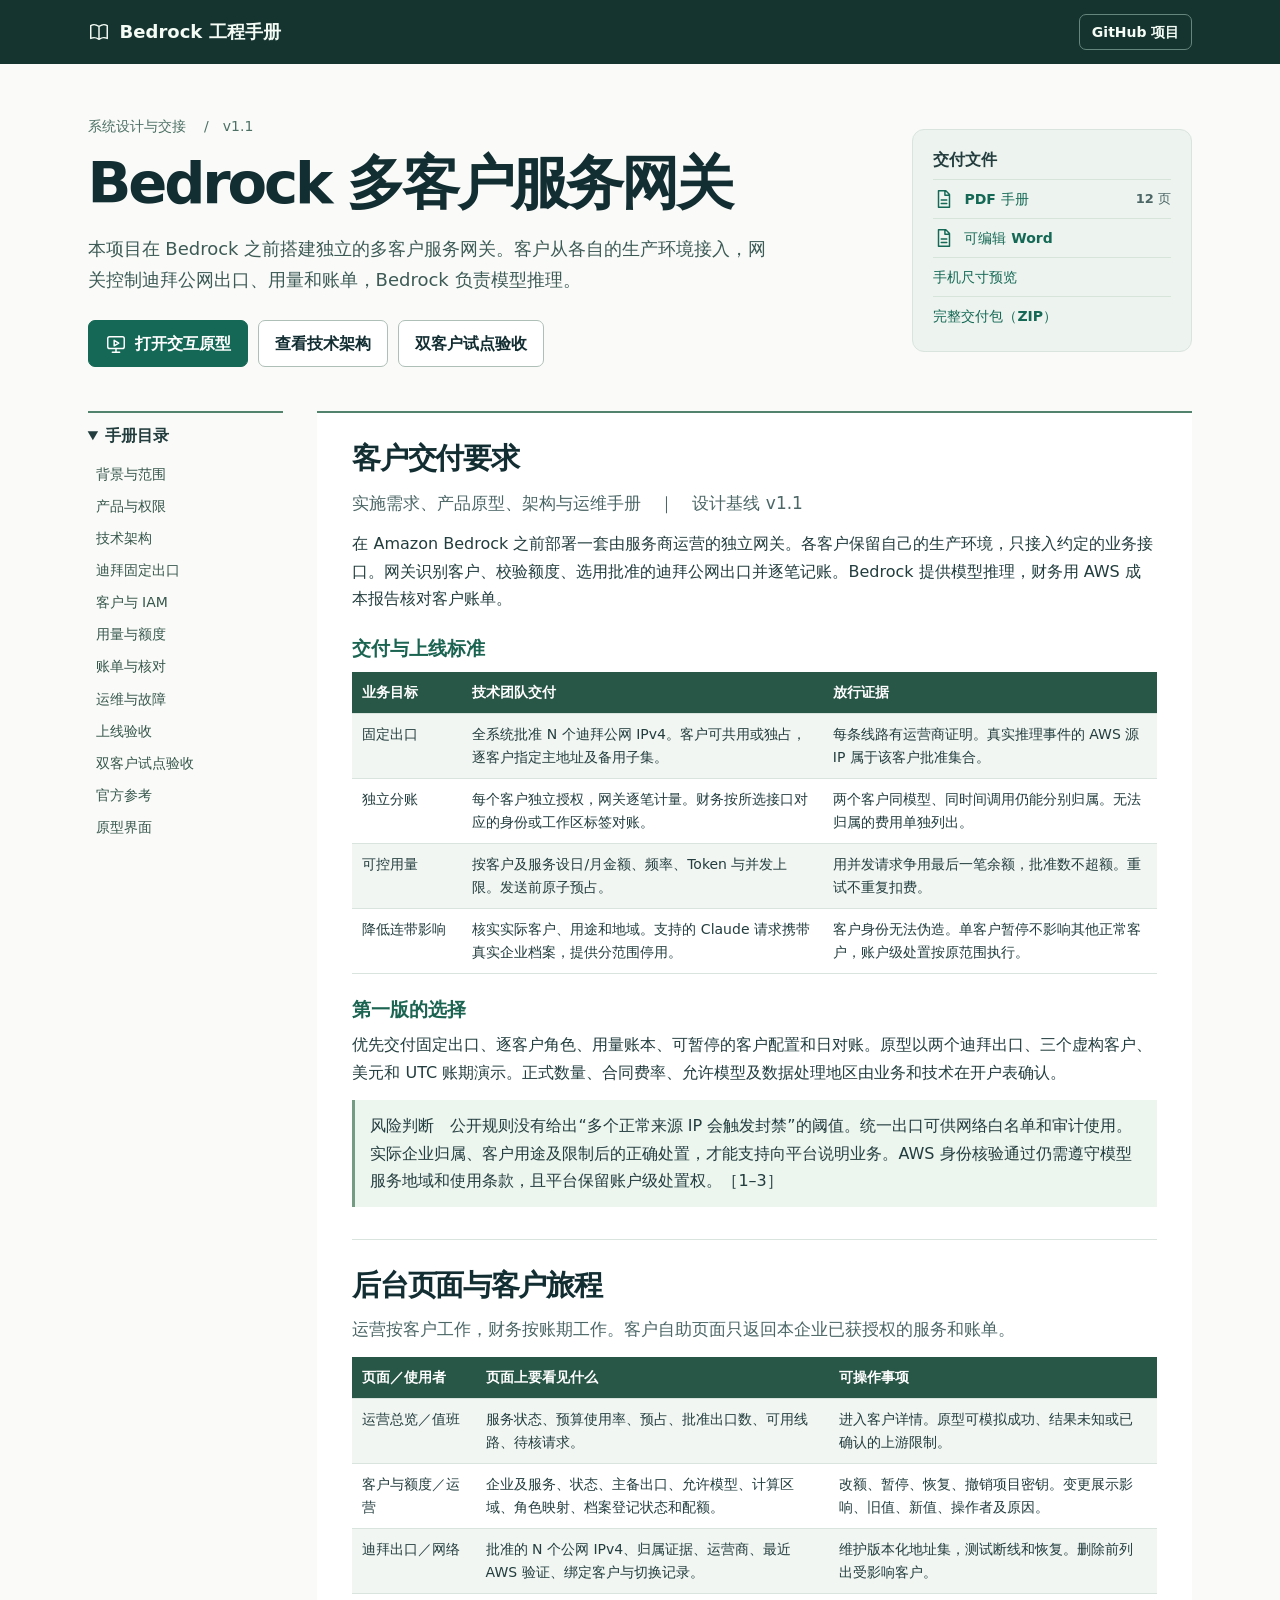
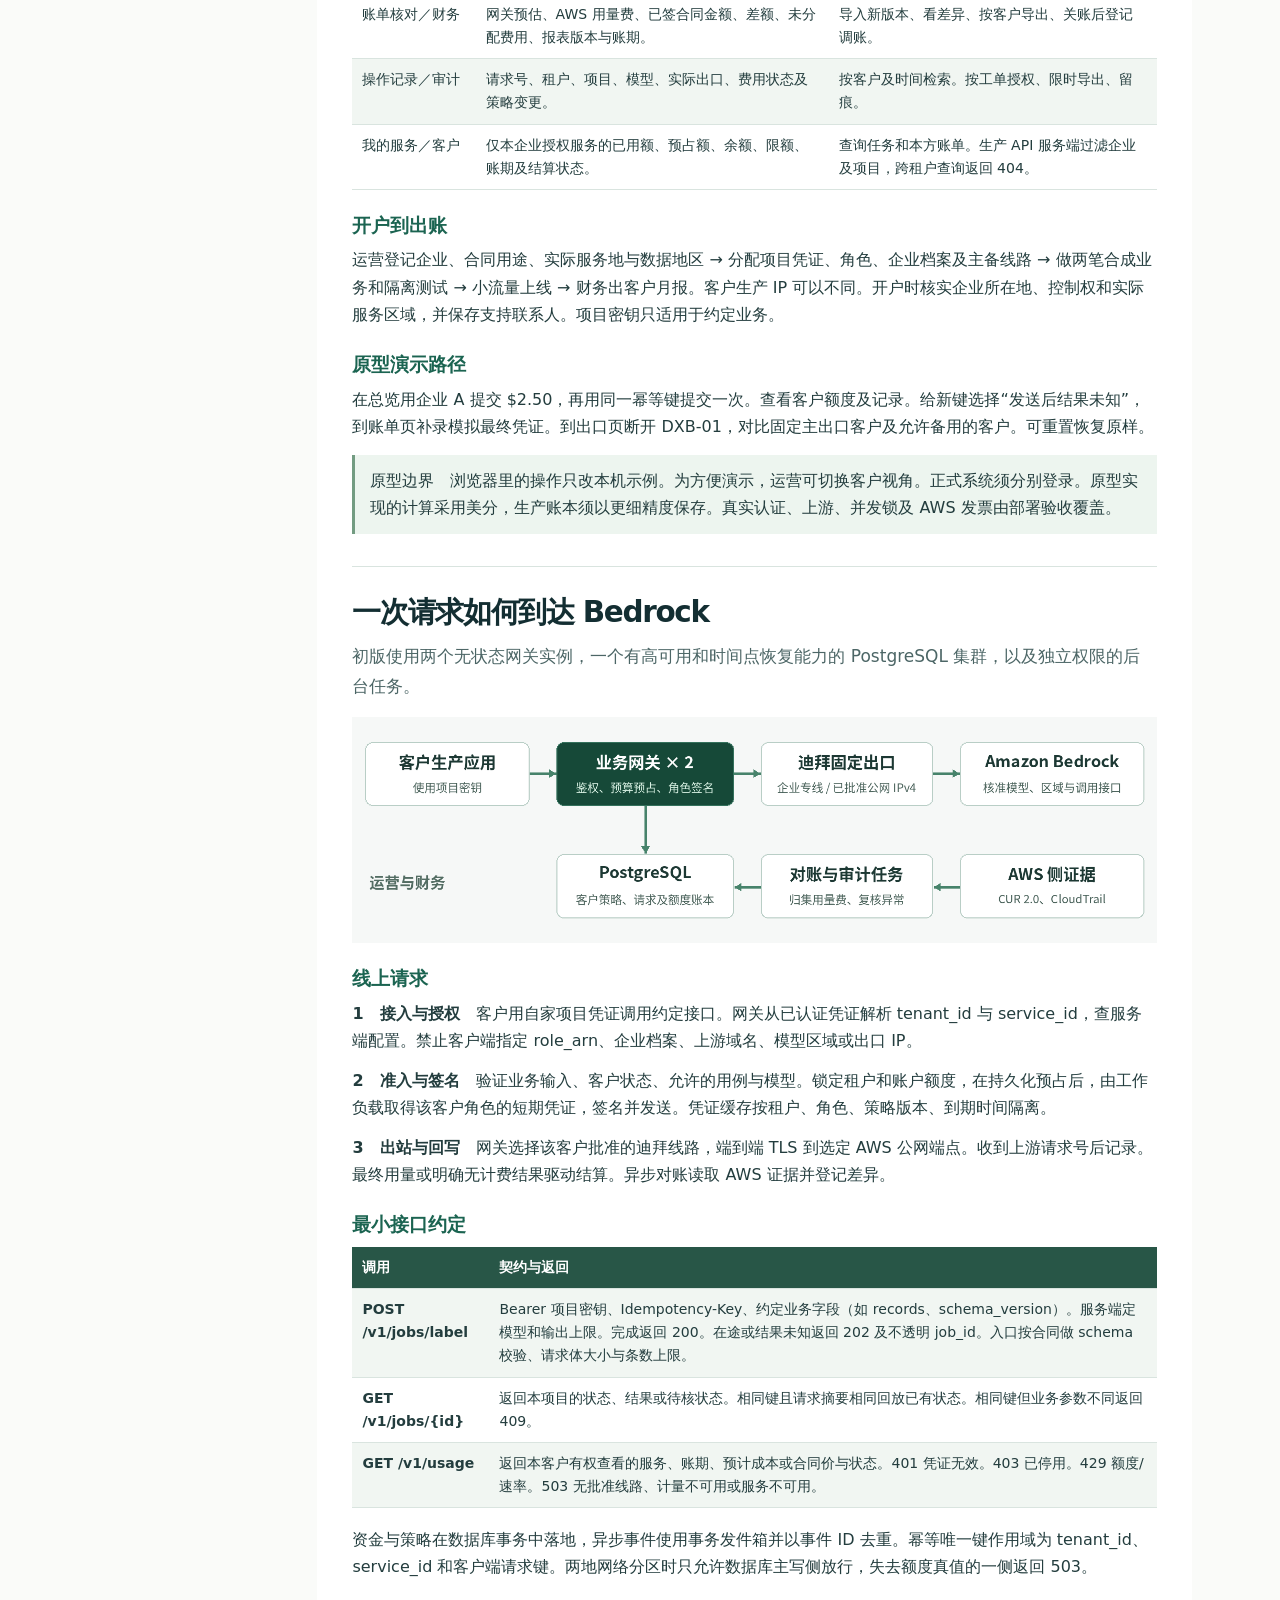
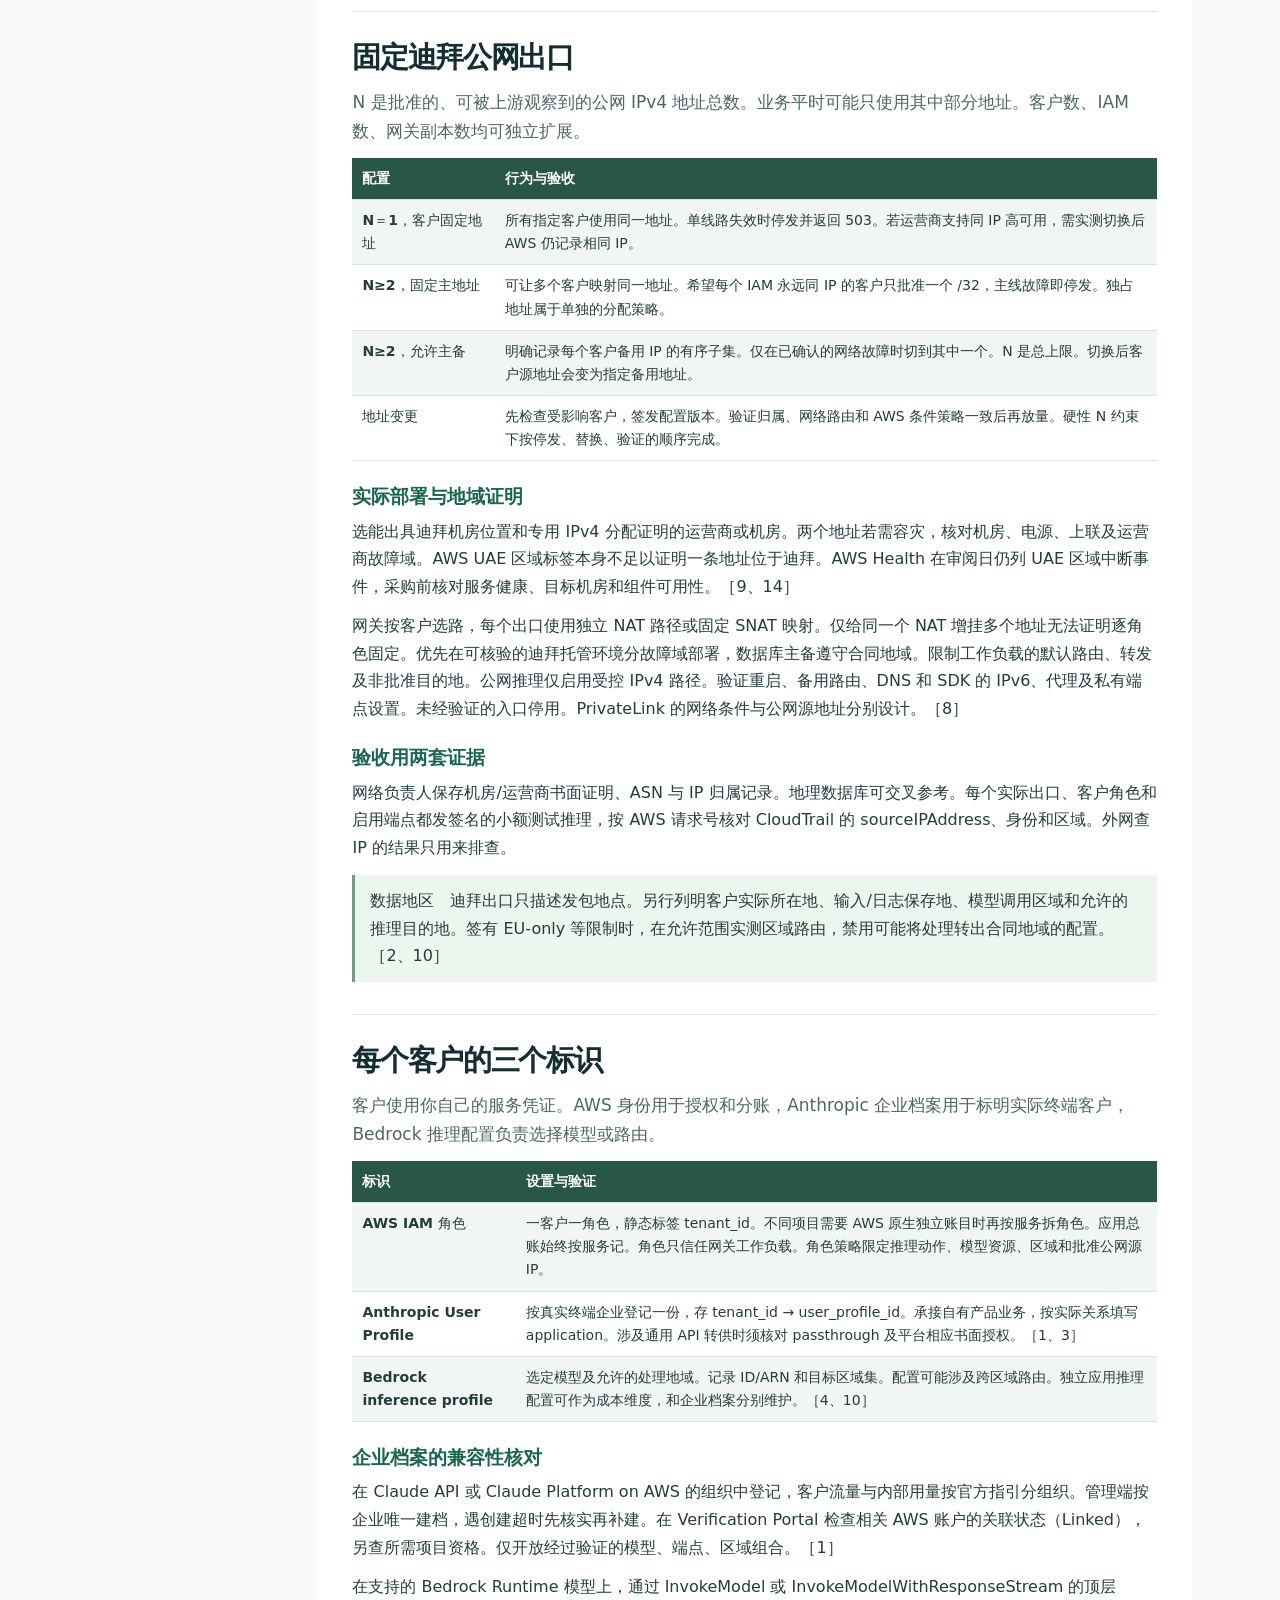
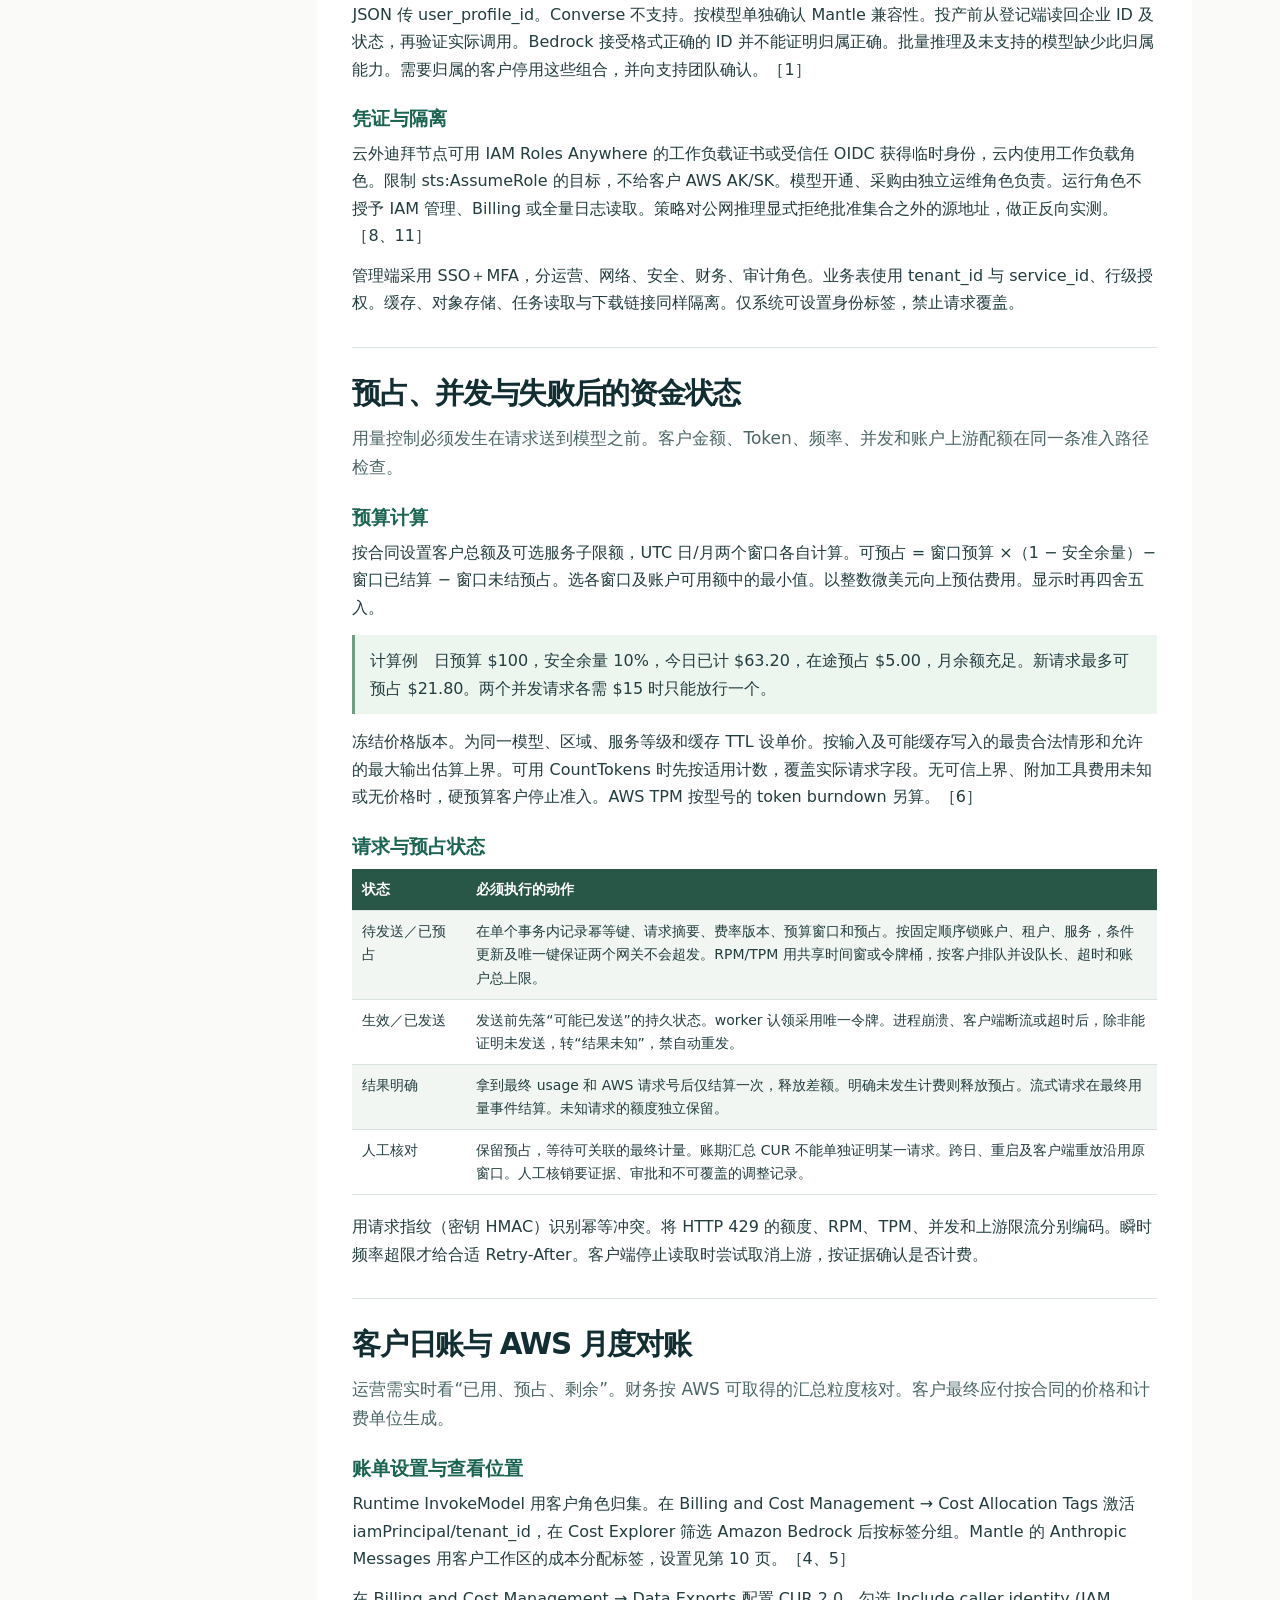
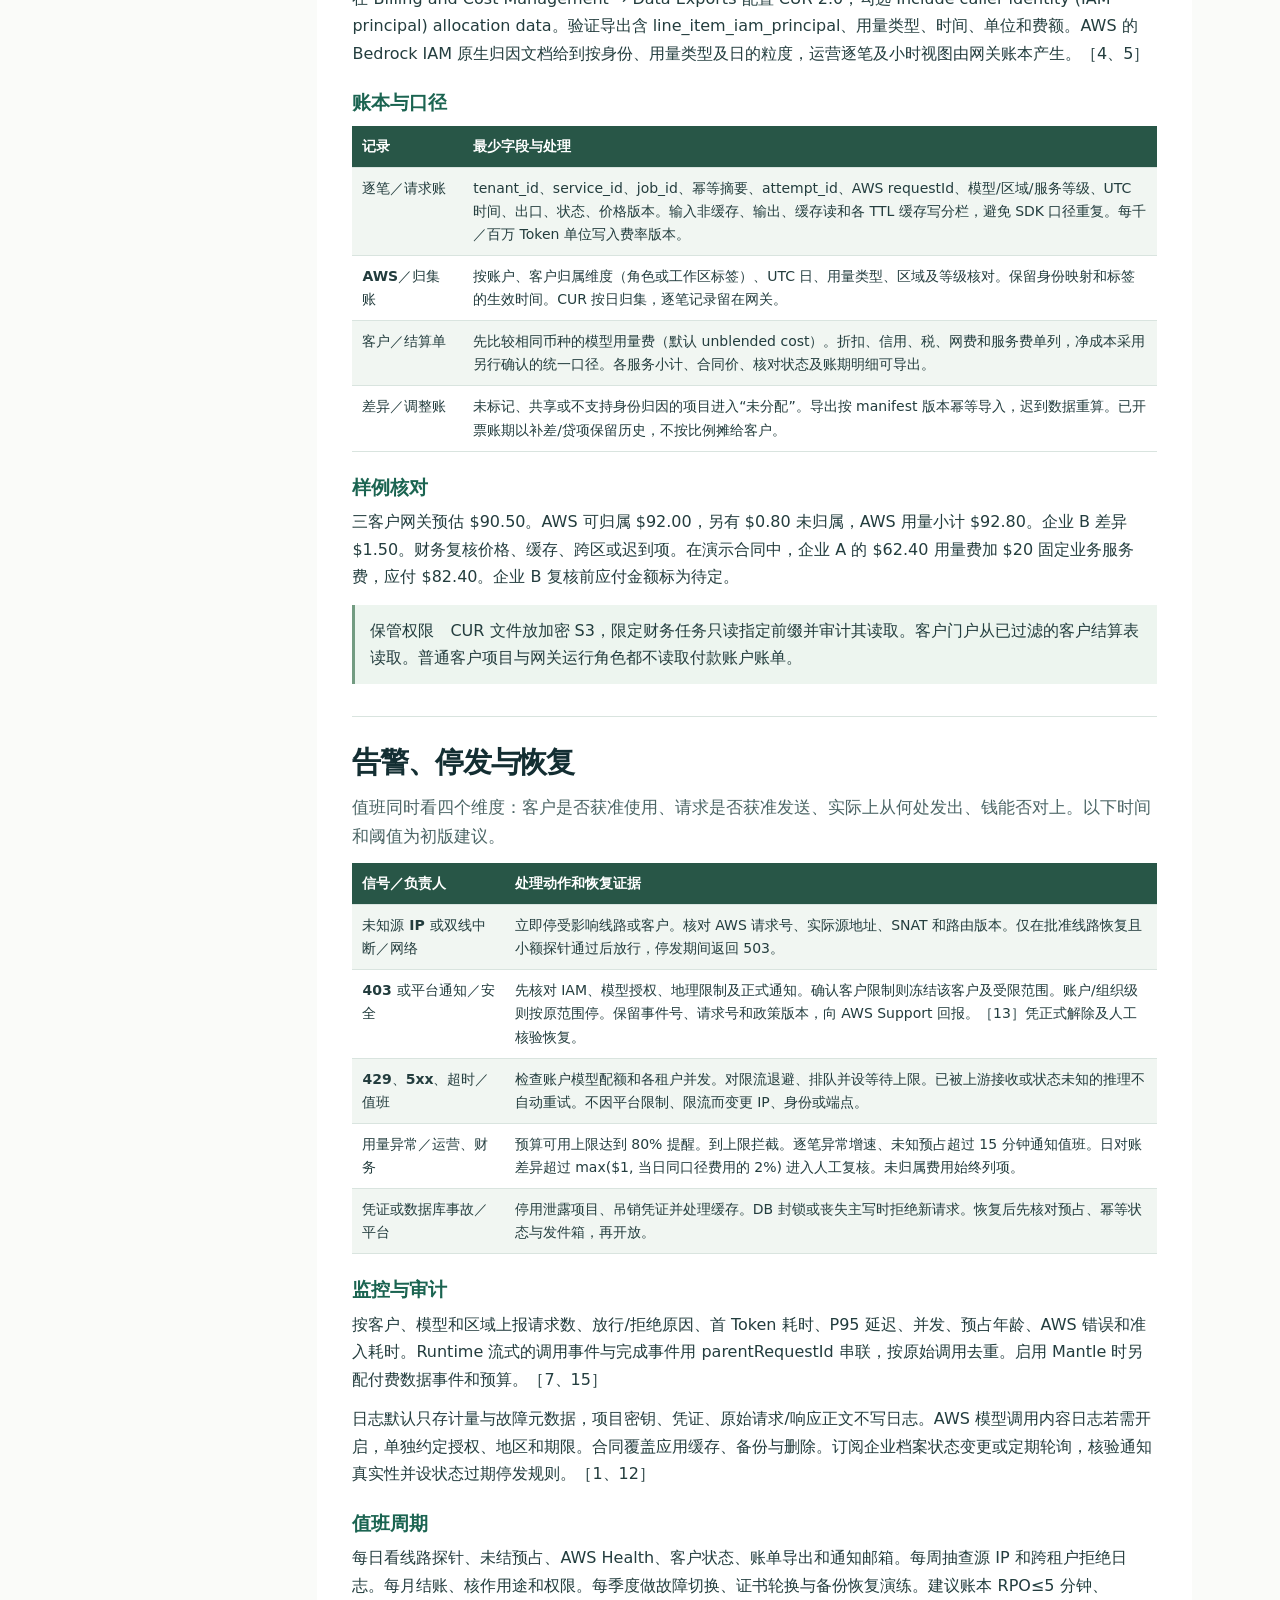
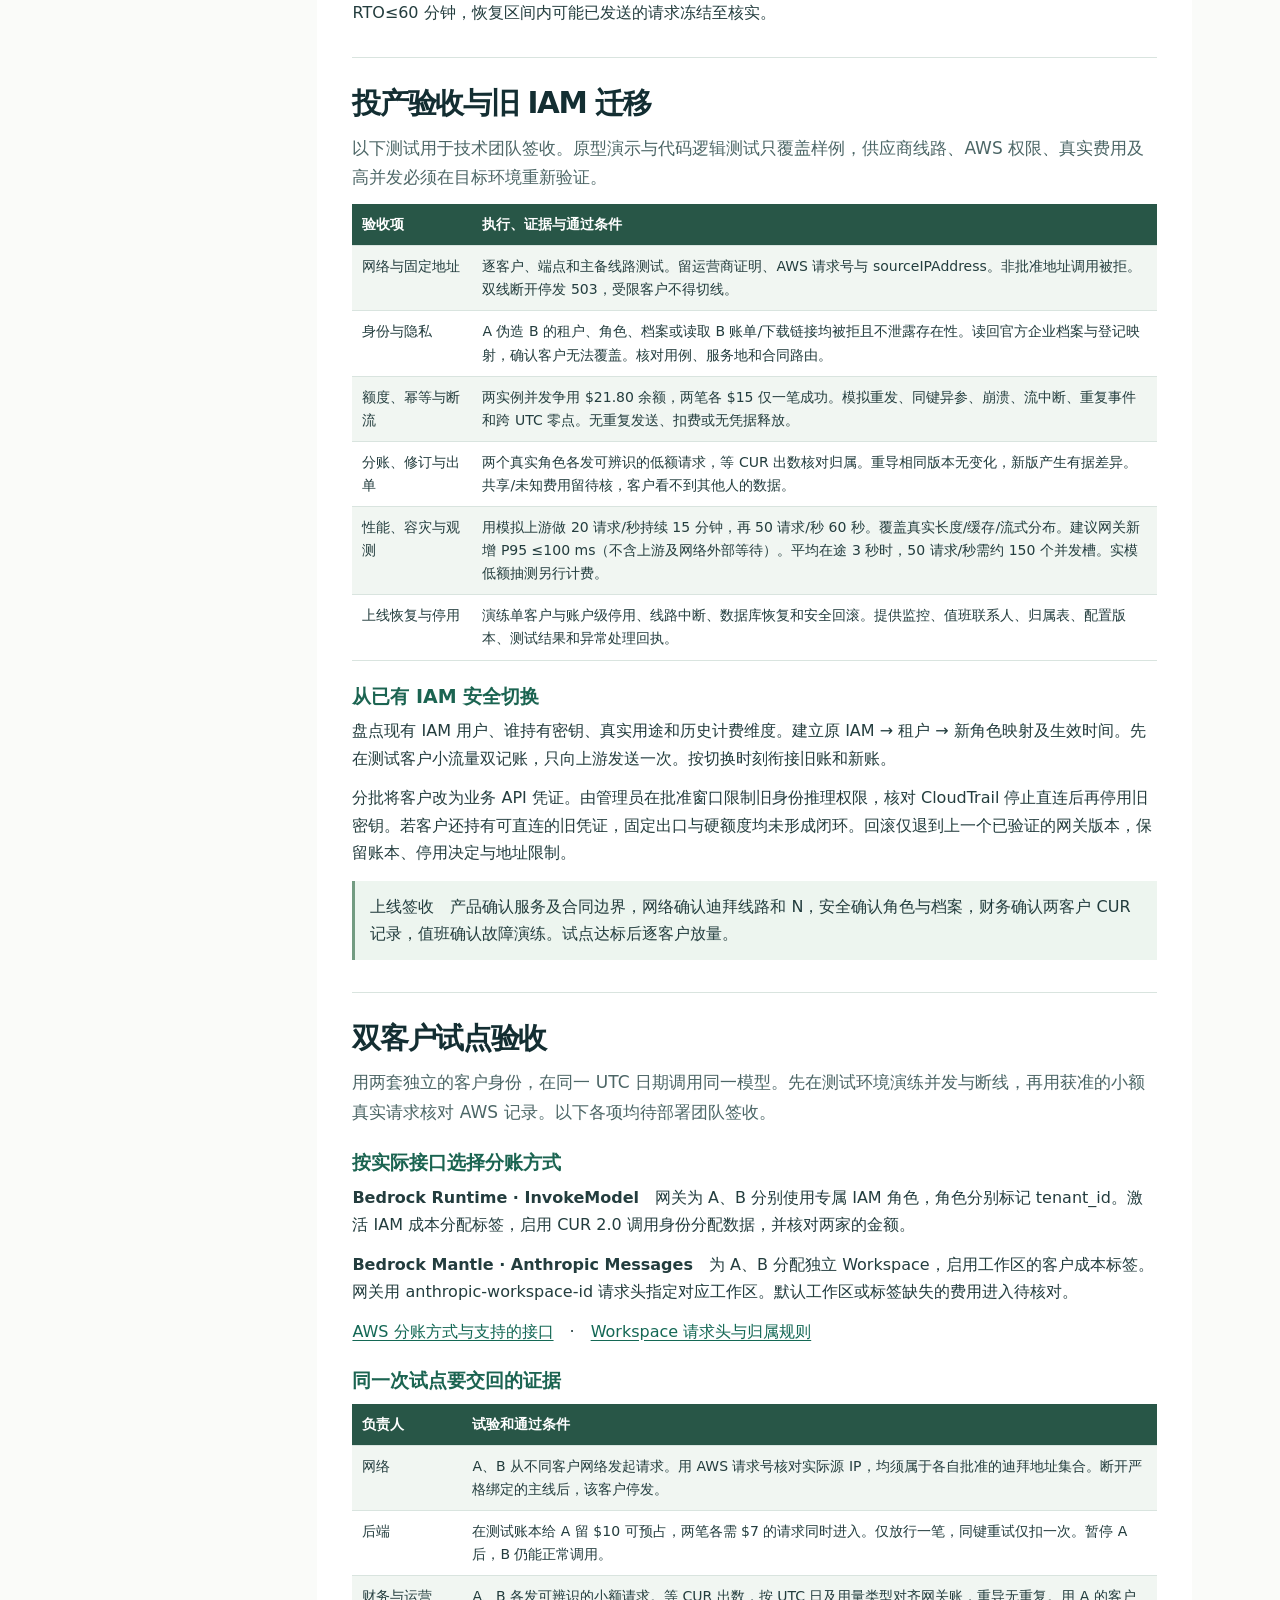
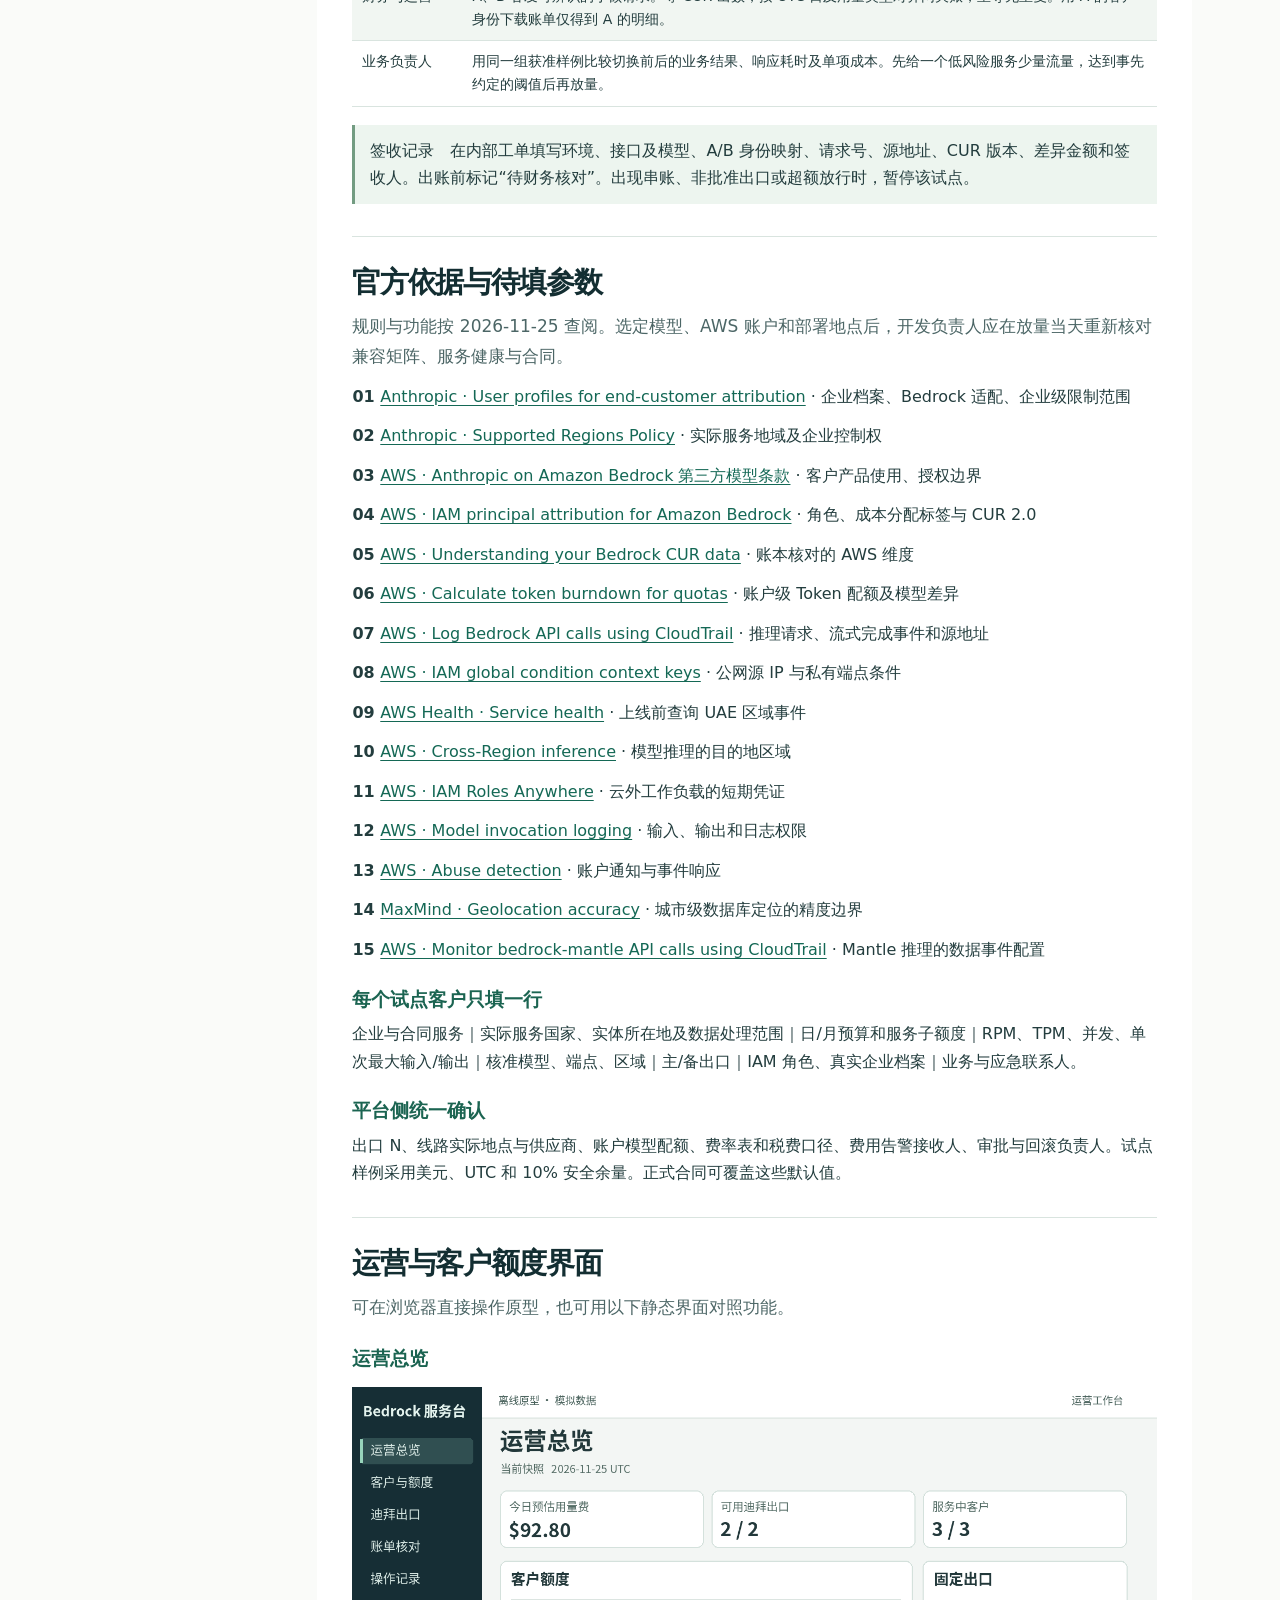
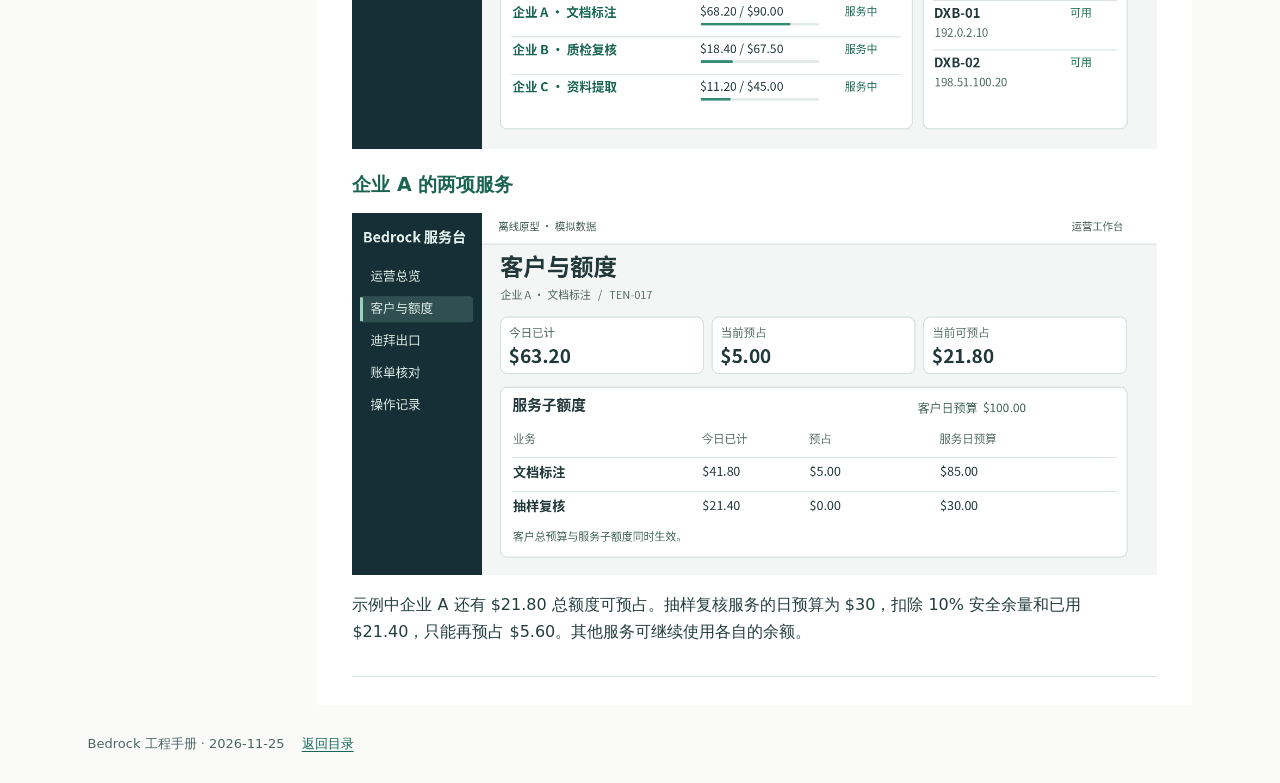
==== commit 77ff89f9: "Clarify the external multi-tenant gateway scope and add a two-tenant acceptance guide" ====
--- a/projects/bedrock-gateway/index.html
+++ b/projects/bedrock-gateway/index.html
@@ -1 +1 @@
-<!doctype html><html lang="zh-CN"><head><meta charset="utf-8"><meta name="viewport" content="width=device-width,initial-scale=1"><meta name="description" content="Bedrock 多客户网关的业务需求、可操作原型、技术架构、运维与上线验收。"><title>Bedrock 多客户服务网关 · 工程手册</title><link rel="stylesheet" href="assets/guide.css"></head><body><a class="skip" href="#contents">跳到工程手册正文</a><header class="mast"><div class="mast-in"><a class="brand" href="./"><svg viewBox="0 0 24 24" width="22" height="22" fill="none" stroke="currentColor" stroke-width="1.6" stroke-linecap="round" stroke-linejoin="round" aria-hidden="true"><path d="M3 5c4-2 6-1 9 1 3-2 5-3 9-1v14c-4-2-6-1-9 1-3-2-5-3-9-1zM12 6v14"/></svg><span>Bedrock 工程手册</span></a><a class="git" href="https://github.com/69755354/newme-skills/tree/bedrock-gateway-handoff/projects/bedrock-gateway">GitHub 项目</a></div></header><main><div class="hero"><div><p class="edition">系统设计与交接　 /　v1.0</p><h1>Bedrock 多客户服务网关</h1><p class="summary">客户可以从不同的生产环境提交业务请求。服务端统一管理迪拜出口、客户额度和账单归属，每个客户只看到自己的用量。</p><div class="hero-actions"><a class="button primary" href="prototype/"><svg viewBox="0 0 24 24" width="22" height="22" fill="none" stroke="currentColor" stroke-width="1.6" stroke-linecap="round" stroke-linejoin="round" aria-hidden="true"><rect x="3" y="4" width="18" height="13" rx="2"/><path d="M8 21h8m-4-4v4m-2-13 5 3-5 3z"/></svg>打开交互原型</a><a class="button" href="#architecture">查看技术架构</a></div></div><aside class="downloads"><h2>交付文件</h2><a href="downloads/Bedrock_Gateway_Design_CN.pdf"><svg viewBox="0 0 24 24" width="22" height="22" fill="none" stroke="currentColor" stroke-width="1.6" stroke-linecap="round" stroke-linejoin="round" aria-hidden="true"><path d="M6 3h8l4 4v14H6zM13 3v5h5M9 13h6m-6 4h6"/></svg>PDF 手册<span>11 页</span></a><a href="downloads/Bedrock_Gateway_Design_CN.docx"><svg viewBox="0 0 24 24" width="22" height="22" fill="none" stroke="currentColor" stroke-width="1.6" stroke-linecap="round" stroke-linejoin="round" aria-hidden="true"><path d="M6 3h8l4 4v14H6zM13 3v5h5M9 13h6m-6 4h6"/></svg>可编辑 Word</a><a href="mobile.html">手机尺寸预览</a><a href="downloads/Bedrock_Gateway_Handoff.zip">完整交付包（ZIP）</a></aside></div><div class="layout" id="contents"><aside class="toc"><details open><summary>手册目录</summary><nav aria-label="手册目录"><a href="#overview">背景与范围</a><a href="#product">产品与权限</a><a href="#architecture">技术架构</a><a href="#network">迪拜固定出口</a><a href="#identity">客户与 IAM</a><a href="#quota">用量与额度</a><a href="#billing">账单与核对</a><a href="#operations">运维与故障</a><a href="#launch">上线验收</a><a href="#references">官方参考</a><a href="#screens">原型界面</a></nav></details></aside><article><section class="chapter" id="overview"><h2>客户交付要求</h2><p class="lead-copy">实施需求、产品原型、架构与运维手册　｜　设计基线 v1.0</p><p>客户继续从各自的生产环境访问你的业务。由你的服务端识别客户、执行约定业务，再通过指定数量的迪拜出口调用 Bedrock。每笔请求记录归属，按客户限额，月底用 AWS 成本数据复核。</p><h3>交付与上线标准</h3><div class="table-scroll" tabindex="0"><table><thead><tr><th>业务目标</th><th>技术团队交付</th><th>放行证据</th></tr></thead><tbody><tr><td>固定出口</td><td>全系统批准 N 个迪拜公网 IPv4。客户可共用或独占，逐客户指定主地址及备用子集。</td><td>每条线路有运营商证明。真实推理事件的 AWS 源 IP 属于该客户批准集合。</td></tr><tr><td>独立分账</td><td>一客户一服务端角色，应用侧记录逐笔用量。独立财务任务按 IAM 身份对账。</td><td>两个客户同模型、同时间调用仍能分别归属。无法归属的费用单独列出。</td></tr><tr><td>可控用量</td><td>按客户及服务设日/月金额、频率、Token 与并发上限。发送前原子预占。</td><td>用并发请求争用最后一笔余额，批准数不超额。重试不重复扣费。</td></tr><tr><td>降低连带影响</td><td>核实实际客户、用途和地域。支持的 Claude 请求携带真实企业档案，提供分范围停用。</td><td>客户身份无法伪造。单客户暂停不影响其他正常客户，账户级处置按原范围执行。</td></tr></tbody></table></div><h3>第一版的选择</h3><p>优先交付固定出口、逐客户角色、用量账本、可暂停的客户配置和日对账。原型以两个迪拜出口、三个虚构客户、美元和 UTC 账期演示。正式数量、合同费率、允许模型及数据处理地区由业务和技术在开户表确认。</p><aside class="note">风险判断　公开规则没有给出“多个正常来源 IP 会触发封禁”的阈值。统一出口可供网络白名单和审计使用。实际企业归属、客户用途及限制后的正确处置，才能支持向平台说明业务。AWS 身份核验通过仍需遵守模型服务地域和使用条款，且平台保留账户级处置权。［1–3］</aside></section><section class="chapter" id="product"><h2>后台页面与客户旅程</h2><p class="lead-copy">运营按客户工作，财务按账期工作。客户自助页面只返回本企业已获授权的服务和账单。</p><div class="table-scroll" tabindex="0"><table><thead><tr><th>页面／使用者</th><th>页面上要看见什么</th><th>可操作事项</th></tr></thead><tbody><tr><td>运营总览／值班</td><td>服务状态、预算使用率、预占、批准出口数、可用线路、待核请求。</td><td>进入客户详情。原型可模拟成功、结果未知或已确认的上游限制。</td></tr><tr><td>客户与额度／运营</td><td>企业及服务、状态、主备出口、允许模型、计算区域、角色映射、档案登记状态和配额。</td><td>改额、暂停、恢复、撤销项目密钥。变更展示影响、旧值、新值、操作者及原因。</td></tr><tr><td>迪拜出口／网络</td><td>批准的 N 个公网 IPv4、归属证据、运营商、最近 AWS 验证、绑定客户与切换记录。</td><td>维护版本化地址集，测试断线和恢复。删除前列出受影响客户。</td></tr><tr><td>账单核对／财务</td><td>网关预估、AWS 用量费、已签合同金额、差额、未分配费用、报表版本与账期。</td><td>导入新版本、看差异、按客户导出、关账后登记调账。</td></tr><tr><td>操作记录／审计</td><td>请求号、租户、项目、模型、实际出口、费用状态及策略变更。</td><td>按客户及时间检索。按工单授权、限时导出、留痕。</td></tr><tr><td>我的服务／客户</td><td>仅本企业授权服务的已用额、预占额、余额、限额、账期及结算状态。</td><td>查询任务和本方账单。生产 API 服务端过滤企业及项目，跨租户查询返回 404。</td></tr></tbody></table></div><h3>开户到出账</h3><p>运营登记企业、合同用途、实际服务地与数据地区 → 分配项目凭证、角色、企业档案及主备线路 → 做两笔合成业务和隔离测试 → 小流量上线 → 财务出客户月报。客户生产 IP 可以不同。开户时核实企业所在地、控制权和实际服务区域，并保存支持联系人。项目密钥只适用于约定业务。</p><h3>原型演示路径</h3><p>在总览用企业 A 提交 $2.50，再用同一幂等键提交一次。查看客户额度及记录。给新键选择“发送后结果未知”，到账单页补录模拟最终凭证。到出口页断开 DXB-01，对比固定主出口客户及允许备用的客户。可重置恢复原样。</p><aside class="note">原型边界　浏览器里的操作只改本机示例。为方便演示，运营可切换客户视角。正式系统须分别登录。原型实现的计算采用美分，生产账本须以更细精度保存。真实认证、上游、并发锁及 AWS 发票由部署验收覆盖。</aside></section><section class="chapter" id="architecture"><h2>一次请求如何到达 Bedrock</h2><p class="lead-copy">初版使用两个无状态网关实例，一个有高可用和时间点恢复能力的 PostgreSQL 集群，以及独立权限的后台任务。</p><figure><img loading="lazy" src="assets/architecture.png" alt="客户应用、网关、迪拜出口、Bedrock 及账本之间的数据流"></figure><h3>线上请求</h3><p><strong>1　接入与授权　</strong>客户用自家项目凭证调用约定接口。网关从已认证凭证解析 tenant_id 与 service_id，查服务端配置。禁止客户端指定 role_arn、企业档案、上游域名、模型区域或出口 IP。</p><p><strong>2　准入与签名　</strong>验证业务输入、客户状态、允许的用例与模型。锁定租户和账户额度，在持久化预占后，由工作负载取得该客户角色的短期凭证，签名并发送。凭证缓存按租户、角色、策略版本、到期时间隔离。</p><p><strong>3　出站与回写　</strong>网关选择该客户批准的迪拜线路，端到端 TLS 到选定 AWS 公网端点。收到上游请求号后记录。最终用量或明确无计费结果驱动结算。异步对账读取 AWS 证据并登记差异。</p><h3>最小接口约定</h3><div class="table-scroll" tabindex="0"><table><thead><tr><th>调用</th><th>契约与返回</th></tr></thead><tbody><tr><td>POST /v1/jobs/label</td><td>Bearer 项目密钥、Idempotency-Key、约定业务字段（如 records、schema_version）。服务端定模型和输出上限。完成返回 200。在途或结果未知返回 202 及不透明 job_id。入口按合同做 schema 校验、请求体大小与条数上限。</td></tr><tr><td>GET /v1/jobs/{id}</td><td>返回本项目的状态、结果或待核状态。相同键且请求摘要相同回放已有状态。相同键但业务参数不同返回 409。</td></tr><tr><td>GET /v1/usage</td><td>返回本客户有权查看的服务、账期、预计成本或合同价与状态。401 凭证无效。403 已停用。429 额度/速率。503 无批准线路、计量不可用或服务不可用。</td></tr></tbody></table></div><p>资金与策略在数据库事务中落地，异步事件使用事务发件箱并以事件 ID 去重。幂等唯一键作用域为 tenant_id、service_id 和客户端请求键。两地网络分区时只允许数据库主写侧放行，失去额度真值的一侧返回 503。</p></section><section class="chapter" id="network"><h2>固定迪拜公网出口</h2><p class="lead-copy">N 是批准的、可被上游观察到的公网 IPv4 地址总数。业务平时可能只使用其中部分地址。客户数、IAM 数、网关副本数均可独立扩展。</p><div class="table-scroll" tabindex="0"><table><thead><tr><th>配置</th><th>行为与验收</th></tr></thead><tbody><tr><td>N＝1，客户固定地址</td><td>所有指定客户使用同一地址。单线路失效时停发并返回 503。若运营商支持同 IP 高可用，需实测切换后 AWS 仍记录相同 IP。</td></tr><tr><td>N≥2，固定主地址</td><td>可让多个客户映射同一地址。希望每个 IAM 永远同 IP 的客户只批准一个 /32，主线故障即停发。独占地址属于单独的分配策略。</td></tr><tr><td>N≥2，允许主备</td><td>明确记录每个客户备用 IP 的有序子集。仅在已确认的网络故障时切到其中一个。N 是总上限。切换后客户源地址会变为指定备用地址。</td></tr><tr><td>地址变更</td><td>先检查受影响客户，签发配置版本。验证归属、网络路由和 AWS 条件策略一致后再放量。硬性 N 约束下按停发、替换、验证的顺序完成。</td></tr></tbody></table></div><h3>实际部署与地域证明</h3><p>选能出具迪拜机房位置和专用 IPv4 分配证明的运营商或机房。两个地址若需容灾，核对机房、电源、上联及运营商故障域。AWS UAE 区域标签本身不足以证明一条地址位于迪拜。AWS Health 在审阅日仍列 UAE 区域中断事件，采购前核对服务健康、目标机房和组件可用性。［9、14］</p><p>网关按客户选路，每个出口使用独立 NAT 路径或固定 SNAT 映射。仅给同一个 NAT 增挂多个地址无法证明逐角色固定。优先在可核验的迪拜托管环境分故障域部署，数据库主备遵守合同地域。限制工作负载的默认路由、转发及非批准目的地。公网推理仅启用受控 IPv4 路径。验证重启、备用路由、DNS 和 SDK 的 IPv6、代理及私有端点设置。未经验证的入口停用。PrivateLink 的网络条件与公网源地址分别设计。［8］</p><h3>验收用两套证据</h3><p>网络负责人保存机房/运营商书面证明、ASN 与 IP 归属记录。地理数据库可交叉参考。每个实际出口、客户角色和启用端点都发签名的小额测试推理，按 AWS 请求号核对 CloudTrail 的 sourceIPAddress、身份和区域。外网查 IP 的结果只用来排查。</p><aside class="note">数据地区　迪拜出口只描述发包地点。另行列明客户实际所在地、输入/日志保存地、模型调用区域和允许的推理目的地。签有 EU-only 等限制时，在允许范围实测区域路由，禁用可能将处理转出合同地域的配置。［2、10］</aside></section><section class="chapter" id="identity"><h2>每个客户的三个标识</h2><p class="lead-copy">客户使用你自己的服务凭证。AWS 身份用于授权和分账，Anthropic 企业档案用于标明实际终端客户，Bedrock 推理配置负责选择模型或路由。</p><div class="table-scroll" tabindex="0"><table><thead><tr><th>标识</th><th>设置与验证</th></tr></thead><tbody><tr><td>AWS IAM 角色</td><td>一客户一角色，静态标签 tenant_id。不同项目需要 AWS 原生独立账目时再按服务拆角色。应用总账始终按服务记。角色只信任网关工作负载。角色策略限定推理动作、模型资源、区域和批准公网源 IP。</td></tr><tr><td>Anthropic User Profile</td><td>按真实终端企业登记一份，存 tenant_id → user_profile_id。承接自有产品业务，按实际关系填写 application。涉及通用 API 转供时须核对 passthrough 及平台相应书面授权。［1、3］</td></tr><tr><td>Bedrock inference profile</td><td>选定模型及允许的处理地域。记录 ID/ARN 和目标区域集。配置可能涉及跨区域路由。独立应用推理配置可作为成本维度，和企业档案分别维护。［4、10］</td></tr></tbody></table></div><h3>企业档案的兼容性核对</h3><p>在 Claude API 或 Claude Platform on AWS 的组织中登记，客户流量与内部用量按官方指引分组织。管理端按企业唯一建档，遇创建超时先核实再补建。在 Verification Portal 检查相关 AWS 账户的关联状态（Linked），另查所需项目资格。仅开放经过验证的模型、端点、区域组合。［1］</p><p>在支持的 Bedrock Runtime 模型上，通过 InvokeModel 或 InvokeModelWithResponseStream 的顶层 JSON 传 user_profile_id。Converse 不支持。按模型单独确认 Mantle 兼容性。投产前从登记端读回企业 ID 及状态，再验证实际调用。Bedrock 接受格式正确的 ID 并不能证明归属正确。批量推理及未支持的模型缺少此归属能力。需要归属的客户停用这些组合，并向支持团队确认。［1］</p><h3>凭证与隔离</h3><p>云外迪拜节点可用 IAM Roles Anywhere 的工作负载证书或受信任 OIDC 获得临时身份，云内使用工作负载角色。限制 sts:AssumeRole 的目标，不给客户 AWS AK/SK。模型开通、采购由独立运维角色负责。运行角色不授予 IAM 管理、Billing 或全量日志读取。策略对公网推理显式拒绝批准集合之外的源地址，做正反向实测。［8、11］</p><p>管理端采用 SSO＋MFA，分运营、网络、安全、财务、审计角色。业务表使用 tenant_id 与 service_id、行级授权。缓存、对象存储、任务读取与下载链接同样隔离。仅系统可设置身份标签，禁止请求覆盖。</p></section><section class="chapter" id="quota"><h2>预占、并发与失败后的资金状态</h2><p class="lead-copy">用量控制必须发生在请求送到模型之前。客户金额、Token、频率、并发和账户上游配额在同一条准入路径检查。</p><h3>预算计算</h3><p>按合同设置客户总额及可选服务子限额，UTC 日/月两个窗口各自计算。可预占 = 窗口预算 ×（1 − 安全余量）− 窗口已结算 − 窗口未结预占。选各窗口及账户可用额中的最小值。以整数微美元向上预估费用。显示时再四舍五入。</p><aside class="note">计算例　日预算 $100，安全余量 10%，今日已计 $63.20，在途预占 $5.00，月余额充足。新请求最多可预占 $21.80。两个并发请求各需 $15 时只能放行一个。</aside><p>冻结价格版本。为同一模型、区域、服务等级和缓存 TTL 设单价。按输入及可能缓存写入的最贵合法情形和允许的最大输出估算上界。可用 CountTokens 时先按适用计数，覆盖实际请求字段。无可信上界、附加工具费用未知或无价格时，硬预算客户停止准入。AWS TPM 按型号的 token burndown 另算。［6］</p><h3>请求与预占状态</h3><div class="table-scroll" tabindex="0"><table><thead><tr><th>状态</th><th>必须执行的动作</th></tr></thead><tbody><tr><td>待发送／已预占</td><td>在单个事务内记录幂等键、请求摘要、费率版本、预算窗口和预占。按固定顺序锁账户、租户、服务，条件更新及唯一键保证两个网关不会超发。RPM/TPM 用共享时间窗或令牌桶，按客户排队并设队长、超时和账户总上限。</td></tr><tr><td>生效／已发送</td><td>发送前先落“可能已发送”的持久状态。worker 认领采用唯一令牌。进程崩溃、客户端断流或超时后，除非能证明未发送，转“结果未知”，禁自动重发。</td></tr><tr><td>结果明确</td><td>拿到最终 usage 和 AWS 请求号后仅结算一次，释放差额。明确未发生计费则释放预占。流式请求在最终用量事件结算。未知请求的额度独立保留。</td></tr><tr><td>人工核对</td><td>保留预占，等待可关联的最终计量。账期汇总 CUR 不能单独证明某一请求。跨日、重启及客户端重放沿用原窗口。人工核销要证据、审批和不可覆盖的调整记录。</td></tr></tbody></table></div><p>用请求指纹（密钥 HMAC）识别幂等冲突。将 HTTP 429 的额度、RPM、TPM、并发和上游限流分别编码。瞬时频率超限才给合适 Retry-After。客户端停止读取时尝试取消上游，按证据确认是否计费。</p></section><section class="chapter" id="billing"><h2>客户日账与 AWS 月度对账</h2><p class="lead-copy">运营需实时看“已用、预占、剩余”。财务按 AWS 可取得的汇总粒度核对。客户最终应付按合同的价格和计费单位生成。</p><h3>账单设置与查看位置</h3><p>付款账户或独立账户在 Billing and Cost Management → Cost Allocation Tags 中激活 iamPrincipal/tenant_id。Cost Explorer 筛选 Amazon Bedrock，按已激活的该标签分组。角色 ARN 可用于 CUR 映射。先验证真实字段和两个客户分别出数。［4、5］</p><p>在 Billing and Cost Management → Data Exports 配置 CUR 2.0，勾选 Include caller identity (IAM principal) allocation data。验证导出含 line_item_iam_principal、用量类型、时间、单位和费额。AWS 的 Bedrock IAM 原生归因文档给到按身份、用量类型及日的粒度，运营逐笔及小时视图由网关账本产生。［4、5］</p><h3>账本与口径</h3><div class="table-scroll" tabindex="0"><table><thead><tr><th>记录</th><th>最少字段与处理</th></tr></thead><tbody><tr><td>逐笔／请求账</td><td>tenant_id、service_id、job_id、幂等摘要、attempt_id、AWS requestId、模型/区域/服务等级、UTC 时间、出口、状态、价格版本。输入非缓存、输出、缓存读和各 TTL 缓存写分栏，避免 SDK 口径重复。每千／百万 Token 单位写入费率版本。</td></tr><tr><td>AWS／归集账</td><td>按账户、规范化 IAM 身份、UTC 日、用量类型、计费区域和等级核对。将已知角色的 STS 会话 ARN 映射到角色，核实标签与历史生效区间。CUR 无请求号，不作逐笔匹配。</td></tr><tr><td>客户／结算单</td><td>先比较相同币种的模型用量费（默认 unblended cost）。折扣、信用、税、网费和服务费单列，净成本采用另行确认的统一口径。各服务小计、合同价、核对状态及账期明细可导出。</td></tr><tr><td>差异／调整账</td><td>未标记、共享或不支持身份归因的项目进入“未分配”。导出按 manifest 版本幂等导入，迟到数据重算。已开票账期以补差/贷项保留历史，不按比例摊给客户。</td></tr></tbody></table></div><h3>样例核对</h3><p>三客户网关预估 $90.50。AWS 可归属 $92.00，另有 $0.80 未归属，AWS 用量小计 $92.80。企业 B 差异 $1.50。财务复核价格、缓存、跨区或迟到项。在演示合同中，企业 A 的 $62.40 用量费加 $20 固定业务服务费，应付 $82.40。企业 B 复核前应付金额标为待定。</p><aside class="note">保管权限　CUR 文件放加密 S3，限定财务任务只读指定前缀并审计其读取。客户门户从已过滤的客户结算表读取。普通客户项目与网关运行角色都不读取付款账户账单。</aside></section><section class="chapter" id="operations"><h2>告警、停发与恢复</h2><p class="lead-copy">值班同时看四个维度：客户是否获准使用、请求是否获准发送、实际上从何处发出、钱能否对上。以下时间和阈值为初版建议。</p><div class="table-scroll" tabindex="0"><table><thead><tr><th>信号／负责人</th><th>处理动作和恢复证据</th></tr></thead><tbody><tr><td>未知源 IP 或双线中断／网络</td><td>立即停受影响线路或客户。核对 AWS 请求号、实际源地址、SNAT 和路由版本。仅在批准线路恢复且小额探针通过后放行，停发期间返回 503。</td></tr><tr><td>403 或平台通知／安全</td><td>先核对 IAM、模型授权、地理限制及正式通知。确认客户限制则冻结该客户及受限范围。账户/组织级则按原范围停。保留事件号、请求号和政策版本，向 AWS Support 回报。［13］凭正式解除及人工核验恢复。</td></tr><tr><td>429、5xx、超时／值班</td><td>检查账户模型配额和各租户并发。对限流退避、排队并设等待上限。已被上游接收或状态未知的推理不自动重试。不因平台限制、限流而变更 IP、身份或端点。</td></tr><tr><td>用量异常／运营、财务</td><td>预算可用上限达到 80% 提醒。到上限拦截。逐笔异常增速、未知预占超过 15 分钟通知值班。日对账差异超过 max($1, 当日同口径费用的 2%) 进入人工复核。未归属费用始终列项。</td></tr><tr><td>凭证或数据库事故／平台</td><td>停用泄露项目、吊销凭证并处理缓存。DB 封锁或丧失主写时拒绝新请求。恢复后先核对预占、幂等状态与发件箱，再开放。</td></tr></tbody></table></div><h3>监控与审计</h3><p>按客户、模型和区域上报请求数、放行/拒绝原因、首 Token 耗时、P95 延迟、并发、预占年龄、AWS 错误和准入耗时。Runtime 流式的调用事件与完成事件用 parentRequestId 串联，按原始调用去重。启用 Mantle 时另配付费数据事件和预算。［7、15］</p><p>日志默认只存计量与故障元数据，项目密钥、凭证、原始请求/响应正文不写日志。AWS 模型调用内容日志若需开启，单独约定授权、地区和期限。合同覆盖应用缓存、备份与删除。订阅企业档案状态变更或定期轮询，核验通知真实性并设状态过期停发规则。［1、12］</p><h3>值班周期</h3><p>每日看线路探针、未结预占、AWS Health、客户状态、账单导出和通知邮箱。每周抽查源 IP 和跨租户拒绝日志。每月结账、核作用途和权限。每季度做故障切换、证书轮换与备份恢复演练。建议账本 RPO≤5 分钟、RTO≤60 分钟，恢复区间内可能已发送的请求冻结至核实。</p></section><section class="chapter" id="launch"><h2>投产验收与旧 IAM 迁移</h2><p class="lead-copy">以下测试用于技术团队签收。原型演示与代码逻辑测试只覆盖样例，供应商线路、AWS 权限、真实费用及高并发必须在目标环境重新验证。</p><div class="table-scroll" tabindex="0"><table><thead><tr><th>验收项</th><th>执行、证据与通过条件</th></tr></thead><tbody><tr><td>网络与固定地址</td><td>逐客户、端点和主备线路测试。留运营商证明、AWS 请求号与 sourceIPAddress。非批准地址调用被拒。双线断开停发 503，受限客户不得切线。</td></tr><tr><td>身份与隐私</td><td>A 伪造 B 的租户、角色、档案或读取 B 账单/下载链接均被拒且不泄露存在性。读回官方企业档案与登记映射，确认客户无法覆盖。核对用例、服务地和合同路由。</td></tr><tr><td>额度、幂等与断流</td><td>两实例并发争用 $21.80 余额，两笔各 $15 仅一笔成功。模拟重发、同键异参、崩溃、流中断、重复事件和跨 UTC 零点。无重复发送、扣费或无凭据释放。</td></tr><tr><td>分账、修订与出单</td><td>两个真实角色各发可辨识的低额请求，等 CUR 出数核对归属。重导相同版本无变化，新版产生有据差异。共享/未知费用留待核，客户看不到其他人的数据。</td></tr><tr><td>性能、容灾与观测</td><td>用模拟上游做 20 请求/秒持续 15 分钟，再 50 请求/秒 60 秒。覆盖真实长度/缓存/流式分布。建议网关新增 P95 ≤100 ms（不含上游及网络外部等待）。平均在途 3 秒时，50 请求/秒需约 150 个并发槽。实模低额抽测另行计费。</td></tr><tr><td>上线恢复与停用</td><td>演练单客户与账户级停用、线路中断、数据库恢复和安全回滚。提供监控、值班联系人、归属表、配置版本、测试结果和异常处理回执。</td></tr></tbody></table></div><h3>从已有 IAM 安全切换</h3><p>盘点现有 IAM 用户、谁持有密钥、真实用途和历史计费维度。建立原 IAM → 租户 → 新角色映射及生效时间。先在测试客户小流量双记账，只向上游发送一次。按切换时刻衔接旧账和新账。</p><p>分批将客户改为业务 API 凭证。由管理员在批准窗口限制旧身份推理权限，核对 CloudTrail 停止直连后再停用旧密钥。若客户还持有可直连的旧凭证，固定出口与硬额度均未形成闭环。回滚仅退到上一个已验证的网关版本，保留账本、停用决定与地址限制。</p><aside class="note">上线签收　产品确认服务及合同边界，网络确认迪拜线路和 N，安全确认角色与档案，财务确认两客户 CUR 记录，值班确认故障演练。试点达标后逐客户放量。</aside></section><section class="chapter" id="references"><h2>官方依据与待填参数</h2><p class="lead-copy">规则与功能按 2026-11-25 查阅。选定模型、AWS 账户和部署地点后，开发负责人应在放量当天重新核对兼容矩阵、服务健康与合同。</p><p><strong>01  </strong><a href="https://platform.claude.com/docs/en/manage-claude/user-profiles">Anthropic · User profiles for end-customer attribution</a>  ·  企业档案、Bedrock 适配、企业级限制范围</p><p><strong>02  </strong><a href="https://www.anthropic.com/legal/supported-regions">Anthropic · Supported Regions Policy</a>  ·  实际服务地域及企业控制权</p><p><strong>03  </strong><a href="https://aws.amazon.com/legal/bedrock/third-party-models/">AWS · Anthropic on Amazon Bedrock 第三方模型条款</a>  ·  客户产品使用、授权边界</p><p><strong>04  </strong><a href="https://docs.aws.amazon.com/bedrock/latest/userguide/cost-mgmt-iam-principal-tracking.html">AWS · IAM principal attribution for Amazon Bedrock</a>  ·  角色、成本分配标签与 CUR 2.0</p><p><strong>05  </strong><a href="https://docs.aws.amazon.com/bedrock/latest/userguide/cost-mgmt-understanding-cur-data.html">AWS · Understanding your Bedrock CUR data</a>  ·  账本核对的 AWS 维度</p><p><strong>06  </strong><a href="https://docs.aws.amazon.com/bedrock/latest/userguide/quotas-token-burndown.html">AWS · Calculate token burndown for quotas</a>  ·  账户级 Token 配额及模型差异</p><p><strong>07  </strong><a href="https://docs.aws.amazon.com/bedrock/latest/userguide/logging-using-cloudtrail.html">AWS · Log Bedrock API calls using CloudTrail</a>  ·  推理请求、流式完成事件和源地址</p><p><strong>08  </strong><a href="https://docs.aws.amazon.com/IAM/latest/UserGuide/reference_policies_condition-keys.html">AWS · IAM global condition context keys</a>  ·  公网源 IP 与私有端点条件</p><p><strong>09  </strong><a href="https://health.aws.amazon.com/health/status">AWS Health · Service health</a>  ·  上线前查询 UAE 区域事件</p><p><strong>10  </strong><a href="https://docs.aws.amazon.com/bedrock/latest/userguide/cross-region-inference.html">AWS · Cross-Region inference</a>  ·  模型推理的目的地区域</p><p><strong>11  </strong><a href="https://docs.aws.amazon.com/rolesanywhere/latest/userguide/introduction.html">AWS · IAM Roles Anywhere</a>  ·  云外工作负载的短期凭证</p><p><strong>12  </strong><a href="https://docs.aws.amazon.com/bedrock/latest/userguide/model-invocation-logging.html">AWS · Model invocation logging</a>  ·  输入、输出和日志权限</p><p><strong>13  </strong><a href="https://docs.aws.amazon.com/bedrock/latest/userguide/abuse-detection.html">AWS · Abuse detection</a>  ·  账户通知与事件响应</p><p><strong>14  </strong><a href="https://support.maxmind.com/knowledge-base/articles/maxmind-geolocation-accuracy">MaxMind · Geolocation accuracy</a>  ·  城市级数据库定位的精度边界</p><p><strong>15  </strong><a href="https://docs.aws.amazon.com/bedrock/latest/userguide/logging-cloudtrail-mantle.html">AWS · Monitor bedrock-mantle API calls using CloudTrail</a>  ·  Mantle 推理的数据事件配置</p><h3>每个试点客户只填一行</h3><p>企业与合同服务｜实际服务国家、实体所在地及数据处理范围｜日/月预算和服务子额度｜RPM、TPM、并发、单次最大输入/输出｜核准模型、端点、区域｜主/备出口｜IAM 角色、真实企业档案｜业务与应急联系人。</p><h3>平台侧统一确认</h3><p>出口 N、线路实际地点与供应商、账户模型配额、费率表和税费口径、费用告警接收人、审批与回滚负责人。试点样例采用美元、UTC 和 10% 安全余量。正式合同可覆盖这些默认值。</p></section><section class="chapter" id="screens"><h2>运营与客户额度界面</h2><p class="lead-copy">可在浏览器直接操作原型，也可用以下静态界面对照功能。</p><h3>运营总览</h3><figure><img loading="lazy" src="assets/ui-overview.png" alt="运营总览示意"></figure><h3>企业 A 的两项服务</h3><figure><img loading="lazy" src="assets/ui-tenant.png" alt="客户与服务子额度示意"></figure><p>示例中企业 A 还有 $21.80 总额度可预占。抽样复核服务的日预算为 $30，扣除 10% 安全余量和已用 $21.40，只能再预占 $5.60。其他服务可继续使用各自的余额。</p></section></article></div></main><footer>Bedrock 工程手册 · 2026-11-25　 <a href="#contents">返回目录</a></footer></body></html>+<!doctype html><html lang="zh-CN"><head><meta charset="utf-8"><meta name="viewport" content="width=device-width,initial-scale=1"><meta name="description" content="Bedrock 多客户网关的业务需求、可操作原型、技术架构、运维与上线验收。"><title>Bedrock 多客户服务网关 · 工程手册</title><link rel="stylesheet" href="assets/guide.css"></head><body><a class="skip" href="#contents">跳到工程手册正文</a><header class="mast"><div class="mast-in"><a class="brand" href="./"><svg viewBox="0 0 24 24" width="22" height="22" fill="none" stroke="currentColor" stroke-width="1.6" stroke-linecap="round" stroke-linejoin="round" aria-hidden="true"><path d="M3 5c4-2 6-1 9 1 3-2 5-3 9-1v14c-4-2-6-1-9 1-3-2-5-3-9-1zM12 6v14"/></svg><span>Bedrock 工程手册</span></a><a class="git" href="https://github.com/69755354/newme-skills/tree/bedrock-gateway-handoff/projects/bedrock-gateway">GitHub 项目</a></div></header><main><div class="hero"><div><p class="edition">系统设计与交接　 /　v1.1</p><h1>Bedrock 多客户服务网关</h1><p class="summary">本项目在 Bedrock 之前搭建独立的多客户服务网关。客户从各自的生产环境接入，网关控制迪拜公网出口、用量和账单，Bedrock 负责模型推理。</p><div class="hero-actions"><a class="button primary" href="prototype/"><svg viewBox="0 0 24 24" width="22" height="22" fill="none" stroke="currentColor" stroke-width="1.6" stroke-linecap="round" stroke-linejoin="round" aria-hidden="true"><rect x="3" y="4" width="18" height="13" rx="2"/><path d="M8 21h8m-4-4v4m-2-13 5 3-5 3z"/></svg>打开交互原型</a><a class="button" href="#architecture">查看技术架构</a><a class="button" href="#pilot">双客户试点验收</a></div></div><aside class="downloads"><h2>交付文件</h2><a href="downloads/Bedrock_Gateway_Design_CN.pdf"><svg viewBox="0 0 24 24" width="22" height="22" fill="none" stroke="currentColor" stroke-width="1.6" stroke-linecap="round" stroke-linejoin="round" aria-hidden="true"><path d="M6 3h8l4 4v14H6zM13 3v5h5M9 13h6m-6 4h6"/></svg>PDF 手册<span>12 页</span></a><a href="downloads/Bedrock_Gateway_Design_CN.docx"><svg viewBox="0 0 24 24" width="22" height="22" fill="none" stroke="currentColor" stroke-width="1.6" stroke-linecap="round" stroke-linejoin="round" aria-hidden="true"><path d="M6 3h8l4 4v14H6zM13 3v5h5M9 13h6m-6 4h6"/></svg>可编辑 Word</a><a href="mobile.html">手机尺寸预览</a><a href="downloads/Bedrock_Gateway_Handoff.zip">完整交付包（ZIP）</a></aside></div><div class="layout" id="contents"><aside class="toc"><details open><summary>手册目录</summary><nav aria-label="手册目录"><a href="#overview">背景与范围</a><a href="#product">产品与权限</a><a href="#architecture">技术架构</a><a href="#network">迪拜固定出口</a><a href="#identity">客户与 IAM</a><a href="#quota">用量与额度</a><a href="#billing">账单与核对</a><a href="#operations">运维与故障</a><a href="#launch">上线验收</a><a href="#pilot">双客户试点验收</a><a href="#references">官方参考</a><a href="#screens">原型界面</a></nav></details></aside><article><section class="chapter" id="overview"><h2>客户交付要求</h2><p class="lead-copy">实施需求、产品原型、架构与运维手册　｜　设计基线 v1.1</p><p>在 Amazon Bedrock 之前部署一套由服务商运营的独立网关。各客户保留自己的生产环境，只接入约定的业务接口。网关识别客户、校验额度、选用批准的迪拜公网出口并逐笔记账。Bedrock 提供模型推理，财务用 AWS 成本报告核对客户账单。</p><h3>交付与上线标准</h3><div class="table-scroll" tabindex="0"><table><thead><tr><th>业务目标</th><th>技术团队交付</th><th>放行证据</th></tr></thead><tbody><tr><td>固定出口</td><td>全系统批准 N 个迪拜公网 IPv4。客户可共用或独占，逐客户指定主地址及备用子集。</td><td>每条线路有运营商证明。真实推理事件的 AWS 源 IP 属于该客户批准集合。</td></tr><tr><td>独立分账</td><td>每个客户独立授权，网关逐笔计量。财务按所选接口对应的身份或工作区标签对账。</td><td>两个客户同模型、同时间调用仍能分别归属。无法归属的费用单独列出。</td></tr><tr><td>可控用量</td><td>按客户及服务设日/月金额、频率、Token 与并发上限。发送前原子预占。</td><td>用并发请求争用最后一笔余额，批准数不超额。重试不重复扣费。</td></tr><tr><td>降低连带影响</td><td>核实实际客户、用途和地域。支持的 Claude 请求携带真实企业档案，提供分范围停用。</td><td>客户身份无法伪造。单客户暂停不影响其他正常客户，账户级处置按原范围执行。</td></tr></tbody></table></div><h3>第一版的选择</h3><p>优先交付固定出口、逐客户角色、用量账本、可暂停的客户配置和日对账。原型以两个迪拜出口、三个虚构客户、美元和 UTC 账期演示。正式数量、合同费率、允许模型及数据处理地区由业务和技术在开户表确认。</p><aside class="note">风险判断　公开规则没有给出“多个正常来源 IP 会触发封禁”的阈值。统一出口可供网络白名单和审计使用。实际企业归属、客户用途及限制后的正确处置，才能支持向平台说明业务。AWS 身份核验通过仍需遵守模型服务地域和使用条款，且平台保留账户级处置权。［1–3］</aside></section><section class="chapter" id="product"><h2>后台页面与客户旅程</h2><p class="lead-copy">运营按客户工作，财务按账期工作。客户自助页面只返回本企业已获授权的服务和账单。</p><div class="table-scroll" tabindex="0"><table><thead><tr><th>页面／使用者</th><th>页面上要看见什么</th><th>可操作事项</th></tr></thead><tbody><tr><td>运营总览／值班</td><td>服务状态、预算使用率、预占、批准出口数、可用线路、待核请求。</td><td>进入客户详情。原型可模拟成功、结果未知或已确认的上游限制。</td></tr><tr><td>客户与额度／运营</td><td>企业及服务、状态、主备出口、允许模型、计算区域、角色映射、档案登记状态和配额。</td><td>改额、暂停、恢复、撤销项目密钥。变更展示影响、旧值、新值、操作者及原因。</td></tr><tr><td>迪拜出口／网络</td><td>批准的 N 个公网 IPv4、归属证据、运营商、最近 AWS 验证、绑定客户与切换记录。</td><td>维护版本化地址集，测试断线和恢复。删除前列出受影响客户。</td></tr><tr><td>账单核对／财务</td><td>网关预估、AWS 用量费、已签合同金额、差额、未分配费用、报表版本与账期。</td><td>导入新版本、看差异、按客户导出、关账后登记调账。</td></tr><tr><td>操作记录／审计</td><td>请求号、租户、项目、模型、实际出口、费用状态及策略变更。</td><td>按客户及时间检索。按工单授权、限时导出、留痕。</td></tr><tr><td>我的服务／客户</td><td>仅本企业授权服务的已用额、预占额、余额、限额、账期及结算状态。</td><td>查询任务和本方账单。生产 API 服务端过滤企业及项目，跨租户查询返回 404。</td></tr></tbody></table></div><h3>开户到出账</h3><p>运营登记企业、合同用途、实际服务地与数据地区 → 分配项目凭证、角色、企业档案及主备线路 → 做两笔合成业务和隔离测试 → 小流量上线 → 财务出客户月报。客户生产 IP 可以不同。开户时核实企业所在地、控制权和实际服务区域，并保存支持联系人。项目密钥只适用于约定业务。</p><h3>原型演示路径</h3><p>在总览用企业 A 提交 $2.50，再用同一幂等键提交一次。查看客户额度及记录。给新键选择“发送后结果未知”，到账单页补录模拟最终凭证。到出口页断开 DXB-01，对比固定主出口客户及允许备用的客户。可重置恢复原样。</p><aside class="note">原型边界　浏览器里的操作只改本机示例。为方便演示，运营可切换客户视角。正式系统须分别登录。原型实现的计算采用美分，生产账本须以更细精度保存。真实认证、上游、并发锁及 AWS 发票由部署验收覆盖。</aside></section><section class="chapter" id="architecture"><h2>一次请求如何到达 Bedrock</h2><p class="lead-copy">初版使用两个无状态网关实例，一个有高可用和时间点恢复能力的 PostgreSQL 集群，以及独立权限的后台任务。</p><figure><img loading="lazy" src="assets/architecture.png" alt="客户应用、网关、迪拜出口、Bedrock 及账本之间的数据流"></figure><h3>线上请求</h3><p><strong>1　接入与授权　</strong>客户用自家项目凭证调用约定接口。网关从已认证凭证解析 tenant_id 与 service_id，查服务端配置。禁止客户端指定 role_arn、企业档案、上游域名、模型区域或出口 IP。</p><p><strong>2　准入与签名　</strong>验证业务输入、客户状态、允许的用例与模型。锁定租户和账户额度，在持久化预占后，由工作负载取得该客户角色的短期凭证，签名并发送。凭证缓存按租户、角色、策略版本、到期时间隔离。</p><p><strong>3　出站与回写　</strong>网关选择该客户批准的迪拜线路，端到端 TLS 到选定 AWS 公网端点。收到上游请求号后记录。最终用量或明确无计费结果驱动结算。异步对账读取 AWS 证据并登记差异。</p><h3>最小接口约定</h3><div class="table-scroll" tabindex="0"><table><thead><tr><th>调用</th><th>契约与返回</th></tr></thead><tbody><tr><td>POST /v1/jobs/label</td><td>Bearer 项目密钥、Idempotency-Key、约定业务字段（如 records、schema_version）。服务端定模型和输出上限。完成返回 200。在途或结果未知返回 202 及不透明 job_id。入口按合同做 schema 校验、请求体大小与条数上限。</td></tr><tr><td>GET /v1/jobs/{id}</td><td>返回本项目的状态、结果或待核状态。相同键且请求摘要相同回放已有状态。相同键但业务参数不同返回 409。</td></tr><tr><td>GET /v1/usage</td><td>返回本客户有权查看的服务、账期、预计成本或合同价与状态。401 凭证无效。403 已停用。429 额度/速率。503 无批准线路、计量不可用或服务不可用。</td></tr></tbody></table></div><p>资金与策略在数据库事务中落地，异步事件使用事务发件箱并以事件 ID 去重。幂等唯一键作用域为 tenant_id、service_id 和客户端请求键。两地网络分区时只允许数据库主写侧放行，失去额度真值的一侧返回 503。</p></section><section class="chapter" id="network"><h2>固定迪拜公网出口</h2><p class="lead-copy">N 是批准的、可被上游观察到的公网 IPv4 地址总数。业务平时可能只使用其中部分地址。客户数、IAM 数、网关副本数均可独立扩展。</p><div class="table-scroll" tabindex="0"><table><thead><tr><th>配置</th><th>行为与验收</th></tr></thead><tbody><tr><td>N＝1，客户固定地址</td><td>所有指定客户使用同一地址。单线路失效时停发并返回 503。若运营商支持同 IP 高可用，需实测切换后 AWS 仍记录相同 IP。</td></tr><tr><td>N≥2，固定主地址</td><td>可让多个客户映射同一地址。希望每个 IAM 永远同 IP 的客户只批准一个 /32，主线故障即停发。独占地址属于单独的分配策略。</td></tr><tr><td>N≥2，允许主备</td><td>明确记录每个客户备用 IP 的有序子集。仅在已确认的网络故障时切到其中一个。N 是总上限。切换后客户源地址会变为指定备用地址。</td></tr><tr><td>地址变更</td><td>先检查受影响客户，签发配置版本。验证归属、网络路由和 AWS 条件策略一致后再放量。硬性 N 约束下按停发、替换、验证的顺序完成。</td></tr></tbody></table></div><h3>实际部署与地域证明</h3><p>选能出具迪拜机房位置和专用 IPv4 分配证明的运营商或机房。两个地址若需容灾，核对机房、电源、上联及运营商故障域。AWS UAE 区域标签本身不足以证明一条地址位于迪拜。AWS Health 在审阅日仍列 UAE 区域中断事件，采购前核对服务健康、目标机房和组件可用性。［9、14］</p><p>网关按客户选路，每个出口使用独立 NAT 路径或固定 SNAT 映射。仅给同一个 NAT 增挂多个地址无法证明逐角色固定。优先在可核验的迪拜托管环境分故障域部署，数据库主备遵守合同地域。限制工作负载的默认路由、转发及非批准目的地。公网推理仅启用受控 IPv4 路径。验证重启、备用路由、DNS 和 SDK 的 IPv6、代理及私有端点设置。未经验证的入口停用。PrivateLink 的网络条件与公网源地址分别设计。［8］</p><h3>验收用两套证据</h3><p>网络负责人保存机房/运营商书面证明、ASN 与 IP 归属记录。地理数据库可交叉参考。每个实际出口、客户角色和启用端点都发签名的小额测试推理，按 AWS 请求号核对 CloudTrail 的 sourceIPAddress、身份和区域。外网查 IP 的结果只用来排查。</p><aside class="note">数据地区　迪拜出口只描述发包地点。另行列明客户实际所在地、输入/日志保存地、模型调用区域和允许的推理目的地。签有 EU-only 等限制时，在允许范围实测区域路由，禁用可能将处理转出合同地域的配置。［2、10］</aside></section><section class="chapter" id="identity"><h2>每个客户的三个标识</h2><p class="lead-copy">客户使用你自己的服务凭证。AWS 身份用于授权和分账，Anthropic 企业档案用于标明实际终端客户，Bedrock 推理配置负责选择模型或路由。</p><div class="table-scroll" tabindex="0"><table><thead><tr><th>标识</th><th>设置与验证</th></tr></thead><tbody><tr><td>AWS IAM 角色</td><td>一客户一角色，静态标签 tenant_id。不同项目需要 AWS 原生独立账目时再按服务拆角色。应用总账始终按服务记。角色只信任网关工作负载。角色策略限定推理动作、模型资源、区域和批准公网源 IP。</td></tr><tr><td>Anthropic User Profile</td><td>按真实终端企业登记一份，存 tenant_id → user_profile_id。承接自有产品业务，按实际关系填写 application。涉及通用 API 转供时须核对 passthrough 及平台相应书面授权。［1、3］</td></tr><tr><td>Bedrock inference profile</td><td>选定模型及允许的处理地域。记录 ID/ARN 和目标区域集。配置可能涉及跨区域路由。独立应用推理配置可作为成本维度，和企业档案分别维护。［4、10］</td></tr></tbody></table></div><h3>企业档案的兼容性核对</h3><p>在 Claude API 或 Claude Platform on AWS 的组织中登记，客户流量与内部用量按官方指引分组织。管理端按企业唯一建档，遇创建超时先核实再补建。在 Verification Portal 检查相关 AWS 账户的关联状态（Linked），另查所需项目资格。仅开放经过验证的模型、端点、区域组合。［1］</p><p>在支持的 Bedrock Runtime 模型上，通过 InvokeModel 或 InvokeModelWithResponseStream 的顶层 JSON 传 user_profile_id。Converse 不支持。按模型单独确认 Mantle 兼容性。投产前从登记端读回企业 ID 及状态，再验证实际调用。Bedrock 接受格式正确的 ID 并不能证明归属正确。批量推理及未支持的模型缺少此归属能力。需要归属的客户停用这些组合，并向支持团队确认。［1］</p><h3>凭证与隔离</h3><p>云外迪拜节点可用 IAM Roles Anywhere 的工作负载证书或受信任 OIDC 获得临时身份，云内使用工作负载角色。限制 sts:AssumeRole 的目标，不给客户 AWS AK/SK。模型开通、采购由独立运维角色负责。运行角色不授予 IAM 管理、Billing 或全量日志读取。策略对公网推理显式拒绝批准集合之外的源地址，做正反向实测。［8、11］</p><p>管理端采用 SSO＋MFA，分运营、网络、安全、财务、审计角色。业务表使用 tenant_id 与 service_id、行级授权。缓存、对象存储、任务读取与下载链接同样隔离。仅系统可设置身份标签，禁止请求覆盖。</p></section><section class="chapter" id="quota"><h2>预占、并发与失败后的资金状态</h2><p class="lead-copy">用量控制必须发生在请求送到模型之前。客户金额、Token、频率、并发和账户上游配额在同一条准入路径检查。</p><h3>预算计算</h3><p>按合同设置客户总额及可选服务子限额，UTC 日/月两个窗口各自计算。可预占 = 窗口预算 ×（1 − 安全余量）− 窗口已结算 − 窗口未结预占。选各窗口及账户可用额中的最小值。以整数微美元向上预估费用。显示时再四舍五入。</p><aside class="note">计算例　日预算 $100，安全余量 10%，今日已计 $63.20，在途预占 $5.00，月余额充足。新请求最多可预占 $21.80。两个并发请求各需 $15 时只能放行一个。</aside><p>冻结价格版本。为同一模型、区域、服务等级和缓存 TTL 设单价。按输入及可能缓存写入的最贵合法情形和允许的最大输出估算上界。可用 CountTokens 时先按适用计数，覆盖实际请求字段。无可信上界、附加工具费用未知或无价格时，硬预算客户停止准入。AWS TPM 按型号的 token burndown 另算。［6］</p><h3>请求与预占状态</h3><div class="table-scroll" tabindex="0"><table><thead><tr><th>状态</th><th>必须执行的动作</th></tr></thead><tbody><tr><td>待发送／已预占</td><td>在单个事务内记录幂等键、请求摘要、费率版本、预算窗口和预占。按固定顺序锁账户、租户、服务，条件更新及唯一键保证两个网关不会超发。RPM/TPM 用共享时间窗或令牌桶，按客户排队并设队长、超时和账户总上限。</td></tr><tr><td>生效／已发送</td><td>发送前先落“可能已发送”的持久状态。worker 认领采用唯一令牌。进程崩溃、客户端断流或超时后，除非能证明未发送，转“结果未知”，禁自动重发。</td></tr><tr><td>结果明确</td><td>拿到最终 usage 和 AWS 请求号后仅结算一次，释放差额。明确未发生计费则释放预占。流式请求在最终用量事件结算。未知请求的额度独立保留。</td></tr><tr><td>人工核对</td><td>保留预占，等待可关联的最终计量。账期汇总 CUR 不能单独证明某一请求。跨日、重启及客户端重放沿用原窗口。人工核销要证据、审批和不可覆盖的调整记录。</td></tr></tbody></table></div><p>用请求指纹（密钥 HMAC）识别幂等冲突。将 HTTP 429 的额度、RPM、TPM、并发和上游限流分别编码。瞬时频率超限才给合适 Retry-After。客户端停止读取时尝试取消上游，按证据确认是否计费。</p></section><section class="chapter" id="billing"><h2>客户日账与 AWS 月度对账</h2><p class="lead-copy">运营需实时看“已用、预占、剩余”。财务按 AWS 可取得的汇总粒度核对。客户最终应付按合同的价格和计费单位生成。</p><h3>账单设置与查看位置</h3><p>Runtime InvokeModel 用客户角色归集。在 Billing and Cost Management → Cost Allocation Tags 激活 iamPrincipal/tenant_id，在 Cost Explorer 筛选 Amazon Bedrock 后按标签分组。Mantle 的 Anthropic Messages 用客户工作区的成本分配标签，设置见第 10 页。［4、5］</p><p>在 Billing and Cost Management → Data Exports 配置 CUR 2.0，勾选 Include caller identity (IAM principal) allocation data。验证导出含 line_item_iam_principal、用量类型、时间、单位和费额。AWS 的 Bedrock IAM 原生归因文档给到按身份、用量类型及日的粒度，运营逐笔及小时视图由网关账本产生。［4、5］</p><h3>账本与口径</h3><div class="table-scroll" tabindex="0"><table><thead><tr><th>记录</th><th>最少字段与处理</th></tr></thead><tbody><tr><td>逐笔／请求账</td><td>tenant_id、service_id、job_id、幂等摘要、attempt_id、AWS requestId、模型/区域/服务等级、UTC 时间、出口、状态、价格版本。输入非缓存、输出、缓存读和各 TTL 缓存写分栏，避免 SDK 口径重复。每千／百万 Token 单位写入费率版本。</td></tr><tr><td>AWS／归集账</td><td>按账户、客户归属维度（角色或工作区标签）、UTC 日、用量类型、区域及等级核对。保留身份映射和标签的生效时间。CUR 按日归集，逐笔记录留在网关。</td></tr><tr><td>客户／结算单</td><td>先比较相同币种的模型用量费（默认 unblended cost）。折扣、信用、税、网费和服务费单列，净成本采用另行确认的统一口径。各服务小计、合同价、核对状态及账期明细可导出。</td></tr><tr><td>差异／调整账</td><td>未标记、共享或不支持身份归因的项目进入“未分配”。导出按 manifest 版本幂等导入，迟到数据重算。已开票账期以补差/贷项保留历史，不按比例摊给客户。</td></tr></tbody></table></div><h3>样例核对</h3><p>三客户网关预估 $90.50。AWS 可归属 $92.00，另有 $0.80 未归属，AWS 用量小计 $92.80。企业 B 差异 $1.50。财务复核价格、缓存、跨区或迟到项。在演示合同中，企业 A 的 $62.40 用量费加 $20 固定业务服务费，应付 $82.40。企业 B 复核前应付金额标为待定。</p><aside class="note">保管权限　CUR 文件放加密 S3，限定财务任务只读指定前缀并审计其读取。客户门户从已过滤的客户结算表读取。普通客户项目与网关运行角色都不读取付款账户账单。</aside></section><section class="chapter" id="operations"><h2>告警、停发与恢复</h2><p class="lead-copy">值班同时看四个维度：客户是否获准使用、请求是否获准发送、实际上从何处发出、钱能否对上。以下时间和阈值为初版建议。</p><div class="table-scroll" tabindex="0"><table><thead><tr><th>信号／负责人</th><th>处理动作和恢复证据</th></tr></thead><tbody><tr><td>未知源 IP 或双线中断／网络</td><td>立即停受影响线路或客户。核对 AWS 请求号、实际源地址、SNAT 和路由版本。仅在批准线路恢复且小额探针通过后放行，停发期间返回 503。</td></tr><tr><td>403 或平台通知／安全</td><td>先核对 IAM、模型授权、地理限制及正式通知。确认客户限制则冻结该客户及受限范围。账户/组织级则按原范围停。保留事件号、请求号和政策版本，向 AWS Support 回报。［13］凭正式解除及人工核验恢复。</td></tr><tr><td>429、5xx、超时／值班</td><td>检查账户模型配额和各租户并发。对限流退避、排队并设等待上限。已被上游接收或状态未知的推理不自动重试。不因平台限制、限流而变更 IP、身份或端点。</td></tr><tr><td>用量异常／运营、财务</td><td>预算可用上限达到 80% 提醒。到上限拦截。逐笔异常增速、未知预占超过 15 分钟通知值班。日对账差异超过 max($1, 当日同口径费用的 2%) 进入人工复核。未归属费用始终列项。</td></tr><tr><td>凭证或数据库事故／平台</td><td>停用泄露项目、吊销凭证并处理缓存。DB 封锁或丧失主写时拒绝新请求。恢复后先核对预占、幂等状态与发件箱，再开放。</td></tr></tbody></table></div><h3>监控与审计</h3><p>按客户、模型和区域上报请求数、放行/拒绝原因、首 Token 耗时、P95 延迟、并发、预占年龄、AWS 错误和准入耗时。Runtime 流式的调用事件与完成事件用 parentRequestId 串联，按原始调用去重。启用 Mantle 时另配付费数据事件和预算。［7、15］</p><p>日志默认只存计量与故障元数据，项目密钥、凭证、原始请求/响应正文不写日志。AWS 模型调用内容日志若需开启，单独约定授权、地区和期限。合同覆盖应用缓存、备份与删除。订阅企业档案状态变更或定期轮询，核验通知真实性并设状态过期停发规则。［1、12］</p><h3>值班周期</h3><p>每日看线路探针、未结预占、AWS Health、客户状态、账单导出和通知邮箱。每周抽查源 IP 和跨租户拒绝日志。每月结账、核作用途和权限。每季度做故障切换、证书轮换与备份恢复演练。建议账本 RPO≤5 分钟、RTO≤60 分钟，恢复区间内可能已发送的请求冻结至核实。</p></section><section class="chapter" id="launch"><h2>投产验收与旧 IAM 迁移</h2><p class="lead-copy">以下测试用于技术团队签收。原型演示与代码逻辑测试只覆盖样例，供应商线路、AWS 权限、真实费用及高并发必须在目标环境重新验证。</p><div class="table-scroll" tabindex="0"><table><thead><tr><th>验收项</th><th>执行、证据与通过条件</th></tr></thead><tbody><tr><td>网络与固定地址</td><td>逐客户、端点和主备线路测试。留运营商证明、AWS 请求号与 sourceIPAddress。非批准地址调用被拒。双线断开停发 503，受限客户不得切线。</td></tr><tr><td>身份与隐私</td><td>A 伪造 B 的租户、角色、档案或读取 B 账单/下载链接均被拒且不泄露存在性。读回官方企业档案与登记映射，确认客户无法覆盖。核对用例、服务地和合同路由。</td></tr><tr><td>额度、幂等与断流</td><td>两实例并发争用 $21.80 余额，两笔各 $15 仅一笔成功。模拟重发、同键异参、崩溃、流中断、重复事件和跨 UTC 零点。无重复发送、扣费或无凭据释放。</td></tr><tr><td>分账、修订与出单</td><td>两个真实角色各发可辨识的低额请求，等 CUR 出数核对归属。重导相同版本无变化，新版产生有据差异。共享/未知费用留待核，客户看不到其他人的数据。</td></tr><tr><td>性能、容灾与观测</td><td>用模拟上游做 20 请求/秒持续 15 分钟，再 50 请求/秒 60 秒。覆盖真实长度/缓存/流式分布。建议网关新增 P95 ≤100 ms（不含上游及网络外部等待）。平均在途 3 秒时，50 请求/秒需约 150 个并发槽。实模低额抽测另行计费。</td></tr><tr><td>上线恢复与停用</td><td>演练单客户与账户级停用、线路中断、数据库恢复和安全回滚。提供监控、值班联系人、归属表、配置版本、测试结果和异常处理回执。</td></tr></tbody></table></div><h3>从已有 IAM 安全切换</h3><p>盘点现有 IAM 用户、谁持有密钥、真实用途和历史计费维度。建立原 IAM → 租户 → 新角色映射及生效时间。先在测试客户小流量双记账，只向上游发送一次。按切换时刻衔接旧账和新账。</p><p>分批将客户改为业务 API 凭证。由管理员在批准窗口限制旧身份推理权限，核对 CloudTrail 停止直连后再停用旧密钥。若客户还持有可直连的旧凭证，固定出口与硬额度均未形成闭环。回滚仅退到上一个已验证的网关版本，保留账本、停用决定与地址限制。</p><aside class="note">上线签收　产品确认服务及合同边界，网络确认迪拜线路和 N，安全确认角色与档案，财务确认两客户 CUR 记录，值班确认故障演练。试点达标后逐客户放量。</aside></section><section class="chapter" id="pilot"><h2>双客户试点验收</h2><p class="lead-copy">用两套独立的客户身份，在同一 UTC 日期调用同一模型。先在测试环境演练并发与断线，再用获准的小额真实请求核对 AWS 记录。以下各项均待部署团队签收。</p><h3>按实际接口选择分账方式</h3><p><strong>Bedrock Runtime · InvokeModel　</strong>网关为 A、B 分别使用专属 IAM 角色，角色分别标记 tenant_id。激活 IAM 成本分配标签，启用 CUR 2.0 调用身份分配数据，并核对两家的金额。</p><p><strong>Bedrock Mantle · Anthropic Messages　</strong>为 A、B 分配独立 Workspace，启用工作区的客户成本标签。网关用 anthropic-workspace-id 请求头指定对应工作区。默认工作区或标签缺失的费用进入待核对。</p><p><a href="https://docs.aws.amazon.com/bedrock/latest/userguide/cost-management.html">AWS 分账方式与支持的接口</a>　·　<a href="https://docs.aws.amazon.com/bedrock/latest/userguide/workspaces.html">Workspace 请求头与归属规则</a></p><h3>同一次试点要交回的证据</h3><div class="table-scroll" tabindex="0"><table><thead><tr><th>负责人</th><th>试验和通过条件</th></tr></thead><tbody><tr><td>网络</td><td>A、B 从不同客户网络发起请求。用 AWS 请求号核对实际源 IP，均须属于各自批准的迪拜地址集合。断开严格绑定的主线后，该客户停发。</td></tr><tr><td>后端</td><td>在测试账本给 A 留 $10 可预占，两笔各需 $7 的请求同时进入。仅放行一笔，同键重试仅扣一次。暂停 A 后，B 仍能正常调用。</td></tr><tr><td>财务与运营</td><td>A、B 各发可辨识的小额请求。等 CUR 出数，按 UTC 日及用量类型对齐网关账，重导无重复。用 A 的客户身份下载账单仅得到 A 的明细。</td></tr><tr><td>业务负责人</td><td>用同一组获准样例比较切换前后的业务结果、响应耗时及单项成本。先给一个低风险服务少量流量，达到事先约定的阈值后再放量。</td></tr></tbody></table></div><aside class="note">签收记录　在内部工单填写环境、接口及模型、A/B 身份映射、请求号、源地址、CUR 版本、差异金额和签收人。出账前标记“待财务核对”。出现串账、非批准出口或超额放行时，暂停该试点。</aside></section><section class="chapter" id="references"><h2>官方依据与待填参数</h2><p class="lead-copy">规则与功能按 2026-11-25 查阅。选定模型、AWS 账户和部署地点后，开发负责人应在放量当天重新核对兼容矩阵、服务健康与合同。</p><p><strong>01  </strong><a href="https://platform.claude.com/docs/en/manage-claude/user-profiles">Anthropic · User profiles for end-customer attribution</a>  ·  企业档案、Bedrock 适配、企业级限制范围</p><p><strong>02  </strong><a href="https://www.anthropic.com/legal/supported-regions">Anthropic · Supported Regions Policy</a>  ·  实际服务地域及企业控制权</p><p><strong>03  </strong><a href="https://aws.amazon.com/legal/bedrock/third-party-models/">AWS · Anthropic on Amazon Bedrock 第三方模型条款</a>  ·  客户产品使用、授权边界</p><p><strong>04  </strong><a href="https://docs.aws.amazon.com/bedrock/latest/userguide/cost-mgmt-iam-principal-tracking.html">AWS · IAM principal attribution for Amazon Bedrock</a>  ·  角色、成本分配标签与 CUR 2.0</p><p><strong>05  </strong><a href="https://docs.aws.amazon.com/bedrock/latest/userguide/cost-mgmt-understanding-cur-data.html">AWS · Understanding your Bedrock CUR data</a>  ·  账本核对的 AWS 维度</p><p><strong>06  </strong><a href="https://docs.aws.amazon.com/bedrock/latest/userguide/quotas-token-burndown.html">AWS · Calculate token burndown for quotas</a>  ·  账户级 Token 配额及模型差异</p><p><strong>07  </strong><a href="https://docs.aws.amazon.com/bedrock/latest/userguide/logging-using-cloudtrail.html">AWS · Log Bedrock API calls using CloudTrail</a>  ·  推理请求、流式完成事件和源地址</p><p><strong>08  </strong><a href="https://docs.aws.amazon.com/IAM/latest/UserGuide/reference_policies_condition-keys.html">AWS · IAM global condition context keys</a>  ·  公网源 IP 与私有端点条件</p><p><strong>09  </strong><a href="https://health.aws.amazon.com/health/status">AWS Health · Service health</a>  ·  上线前查询 UAE 区域事件</p><p><strong>10  </strong><a href="https://docs.aws.amazon.com/bedrock/latest/userguide/cross-region-inference.html">AWS · Cross-Region inference</a>  ·  模型推理的目的地区域</p><p><strong>11  </strong><a href="https://docs.aws.amazon.com/rolesanywhere/latest/userguide/introduction.html">AWS · IAM Roles Anywhere</a>  ·  云外工作负载的短期凭证</p><p><strong>12  </strong><a href="https://docs.aws.amazon.com/bedrock/latest/userguide/model-invocation-logging.html">AWS · Model invocation logging</a>  ·  输入、输出和日志权限</p><p><strong>13  </strong><a href="https://docs.aws.amazon.com/bedrock/latest/userguide/abuse-detection.html">AWS · Abuse detection</a>  ·  账户通知与事件响应</p><p><strong>14  </strong><a href="https://support.maxmind.com/knowledge-base/articles/maxmind-geolocation-accuracy">MaxMind · Geolocation accuracy</a>  ·  城市级数据库定位的精度边界</p><p><strong>15  </strong><a href="https://docs.aws.amazon.com/bedrock/latest/userguide/logging-cloudtrail-mantle.html">AWS · Monitor bedrock-mantle API calls using CloudTrail</a>  ·  Mantle 推理的数据事件配置</p><h3>每个试点客户只填一行</h3><p>企业与合同服务｜实际服务国家、实体所在地及数据处理范围｜日/月预算和服务子额度｜RPM、TPM、并发、单次最大输入/输出｜核准模型、端点、区域｜主/备出口｜IAM 角色、真实企业档案｜业务与应急联系人。</p><h3>平台侧统一确认</h3><p>出口 N、线路实际地点与供应商、账户模型配额、费率表和税费口径、费用告警接收人、审批与回滚负责人。试点样例采用美元、UTC 和 10% 安全余量。正式合同可覆盖这些默认值。</p></section><section class="chapter" id="screens"><h2>运营与客户额度界面</h2><p class="lead-copy">可在浏览器直接操作原型，也可用以下静态界面对照功能。</p><h3>运营总览</h3><figure><img loading="lazy" src="assets/ui-overview.png" alt="运营总览示意"></figure><h3>企业 A 的两项服务</h3><figure><img loading="lazy" src="assets/ui-tenant.png" alt="客户与服务子额度示意"></figure><p>示例中企业 A 还有 $21.80 总额度可预占。抽样复核服务的日预算为 $30，扣除 10% 安全余量和已用 $21.40，只能再预占 $5.60。其他服务可继续使用各自的余额。</p></section></article></div></main><footer>Bedrock 工程手册 · 2026-11-25　 <a href="#contents">返回目录</a></footer></body></html>
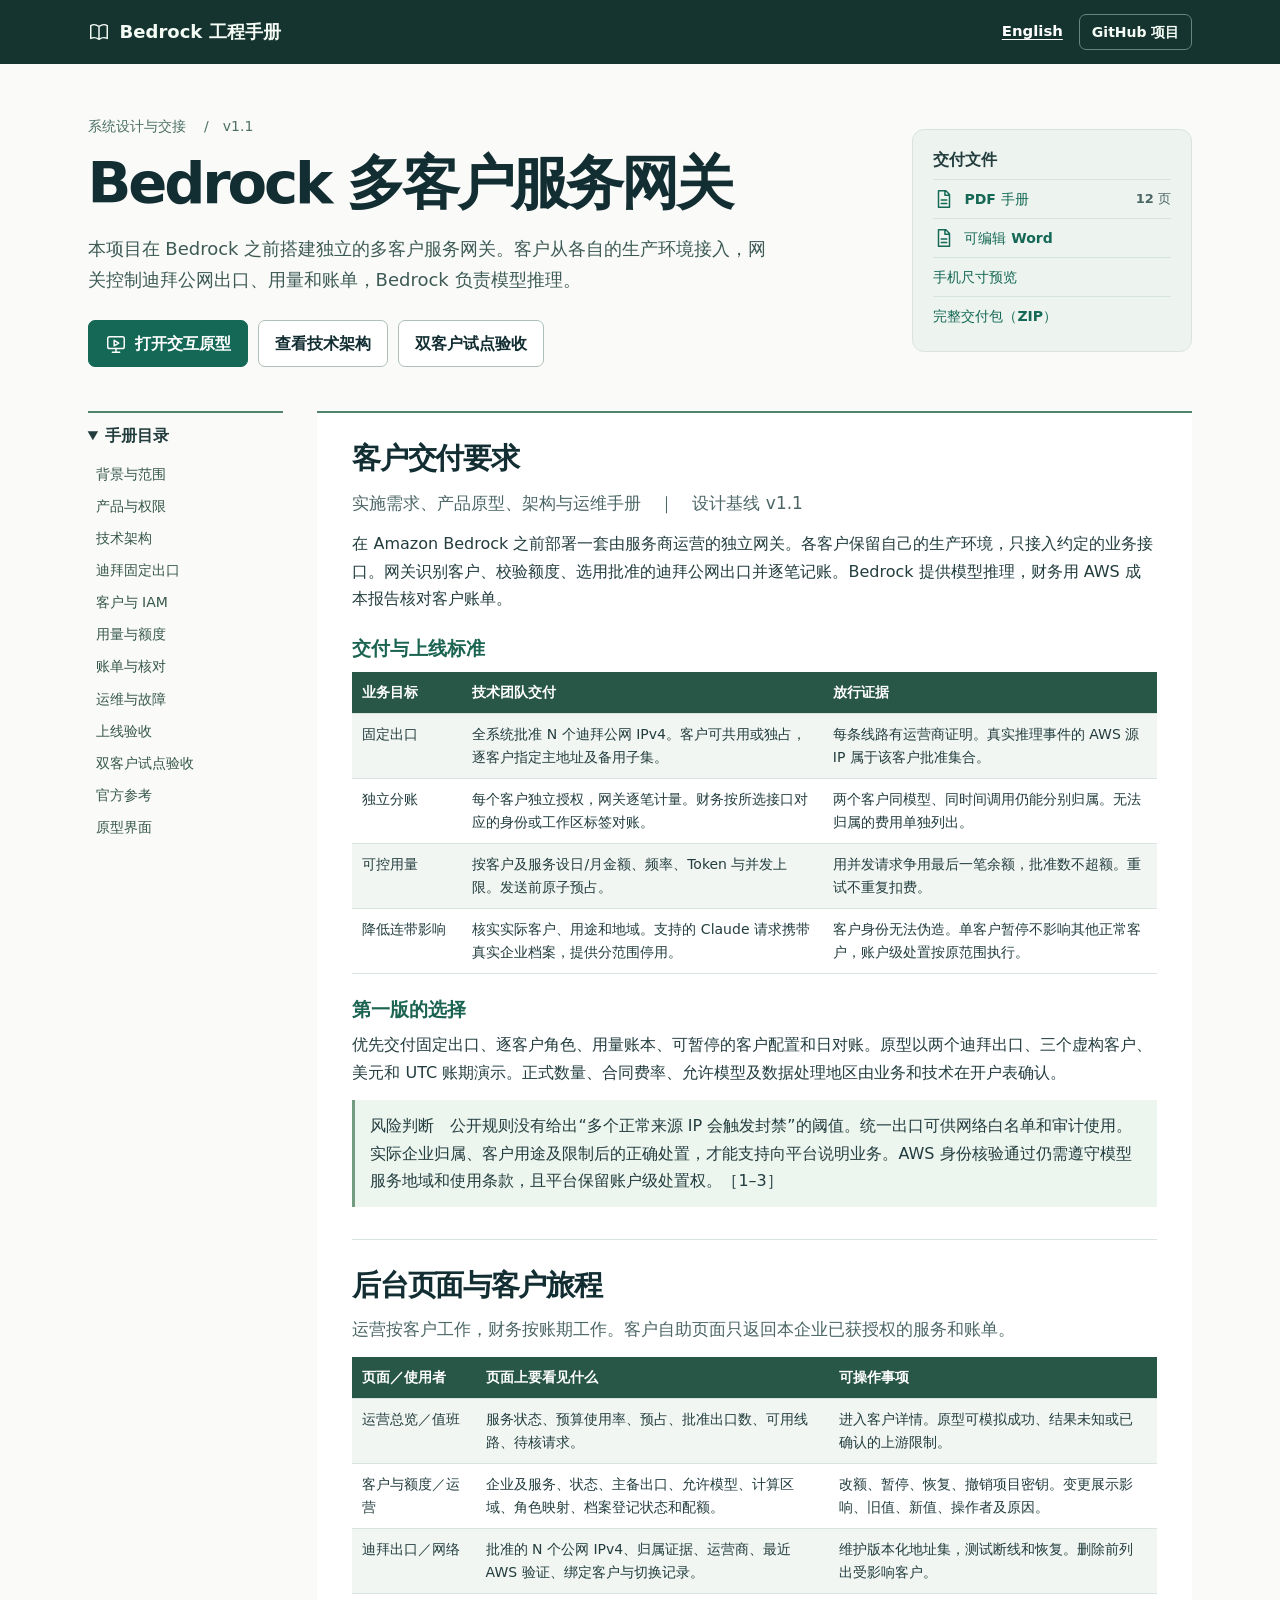
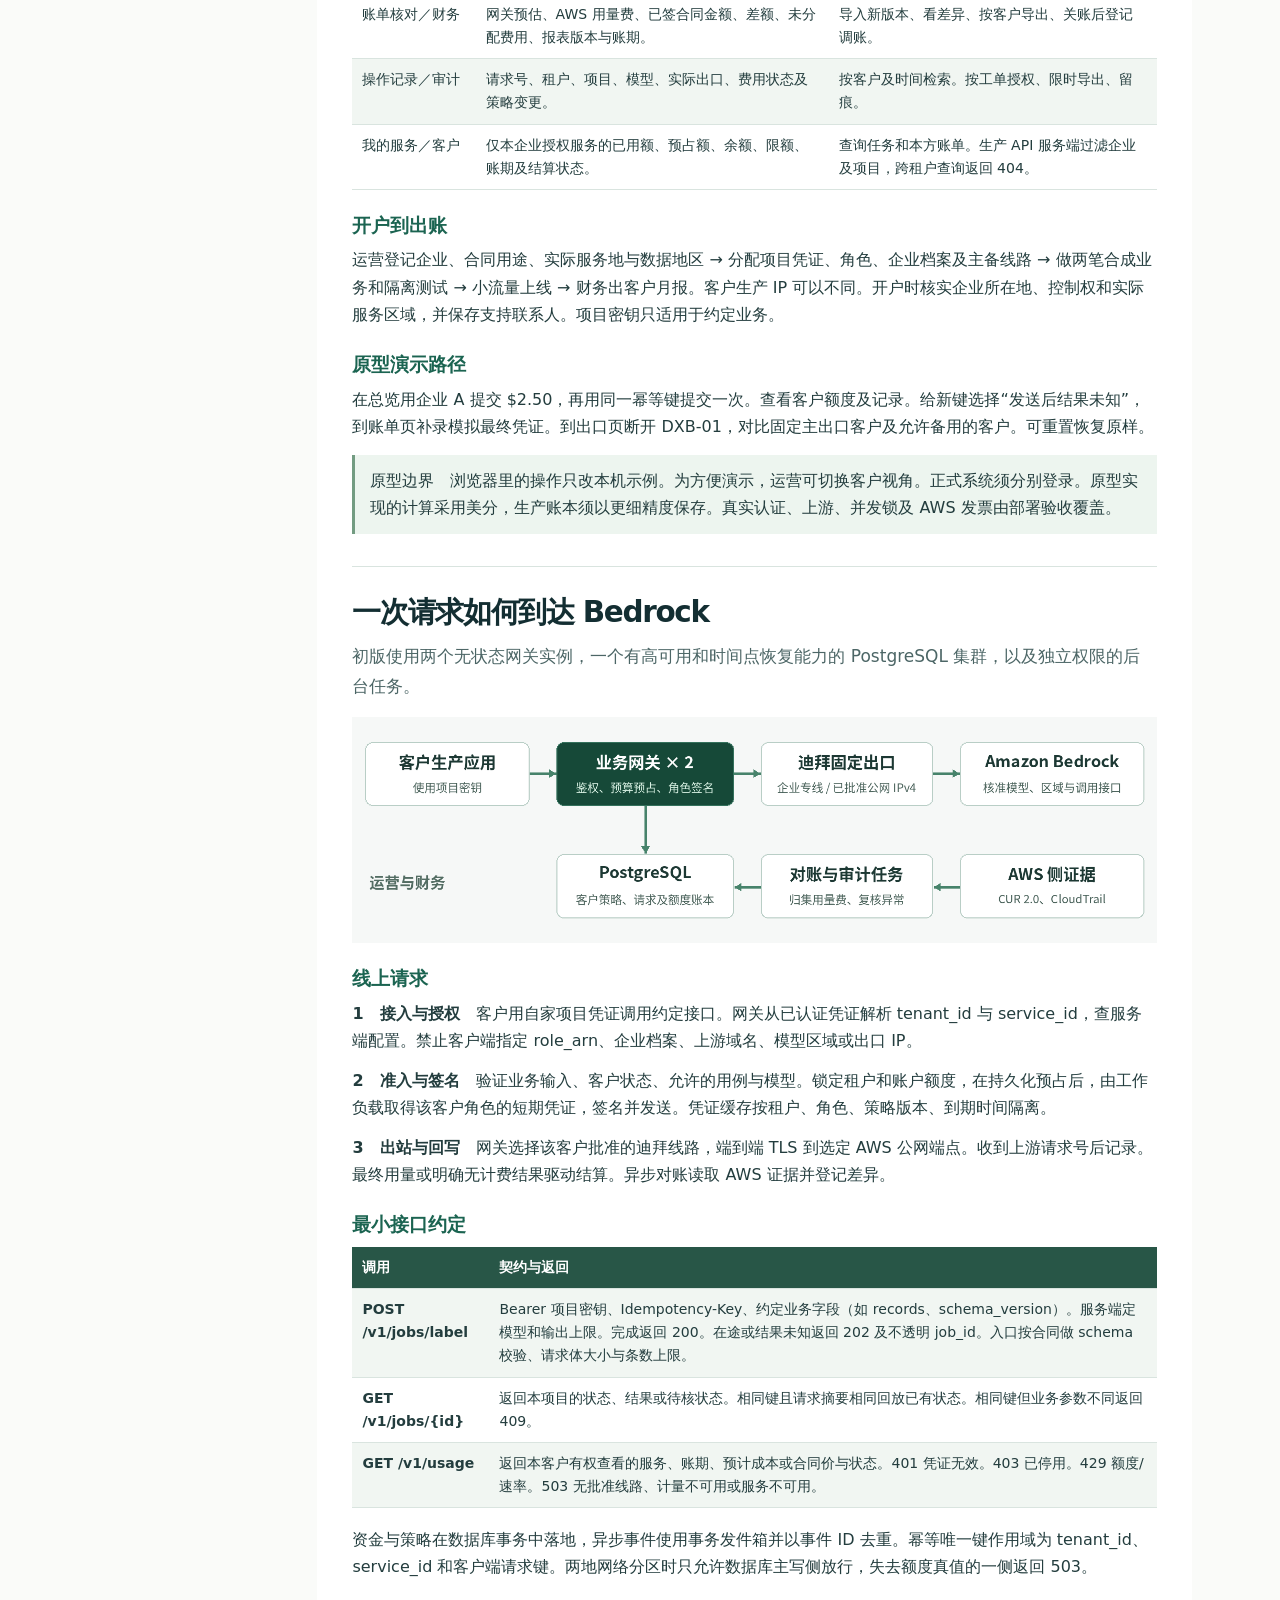
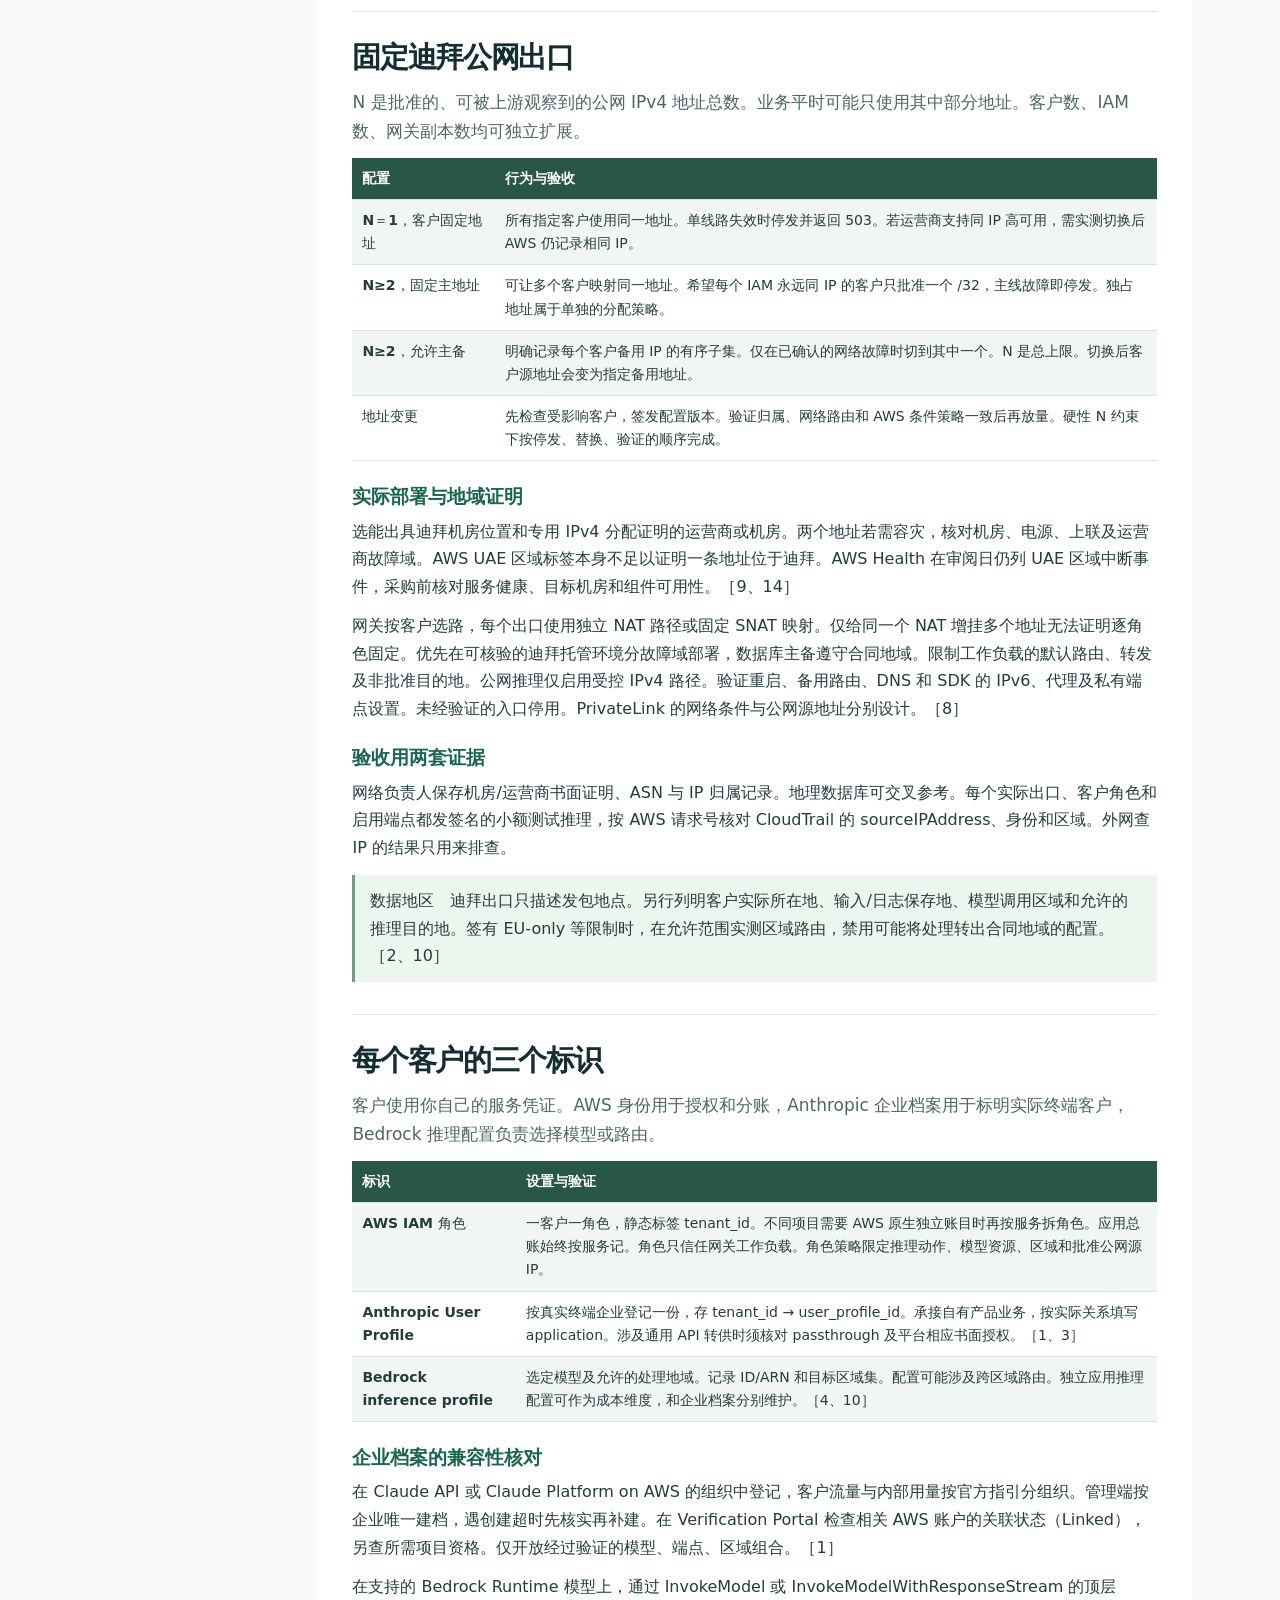
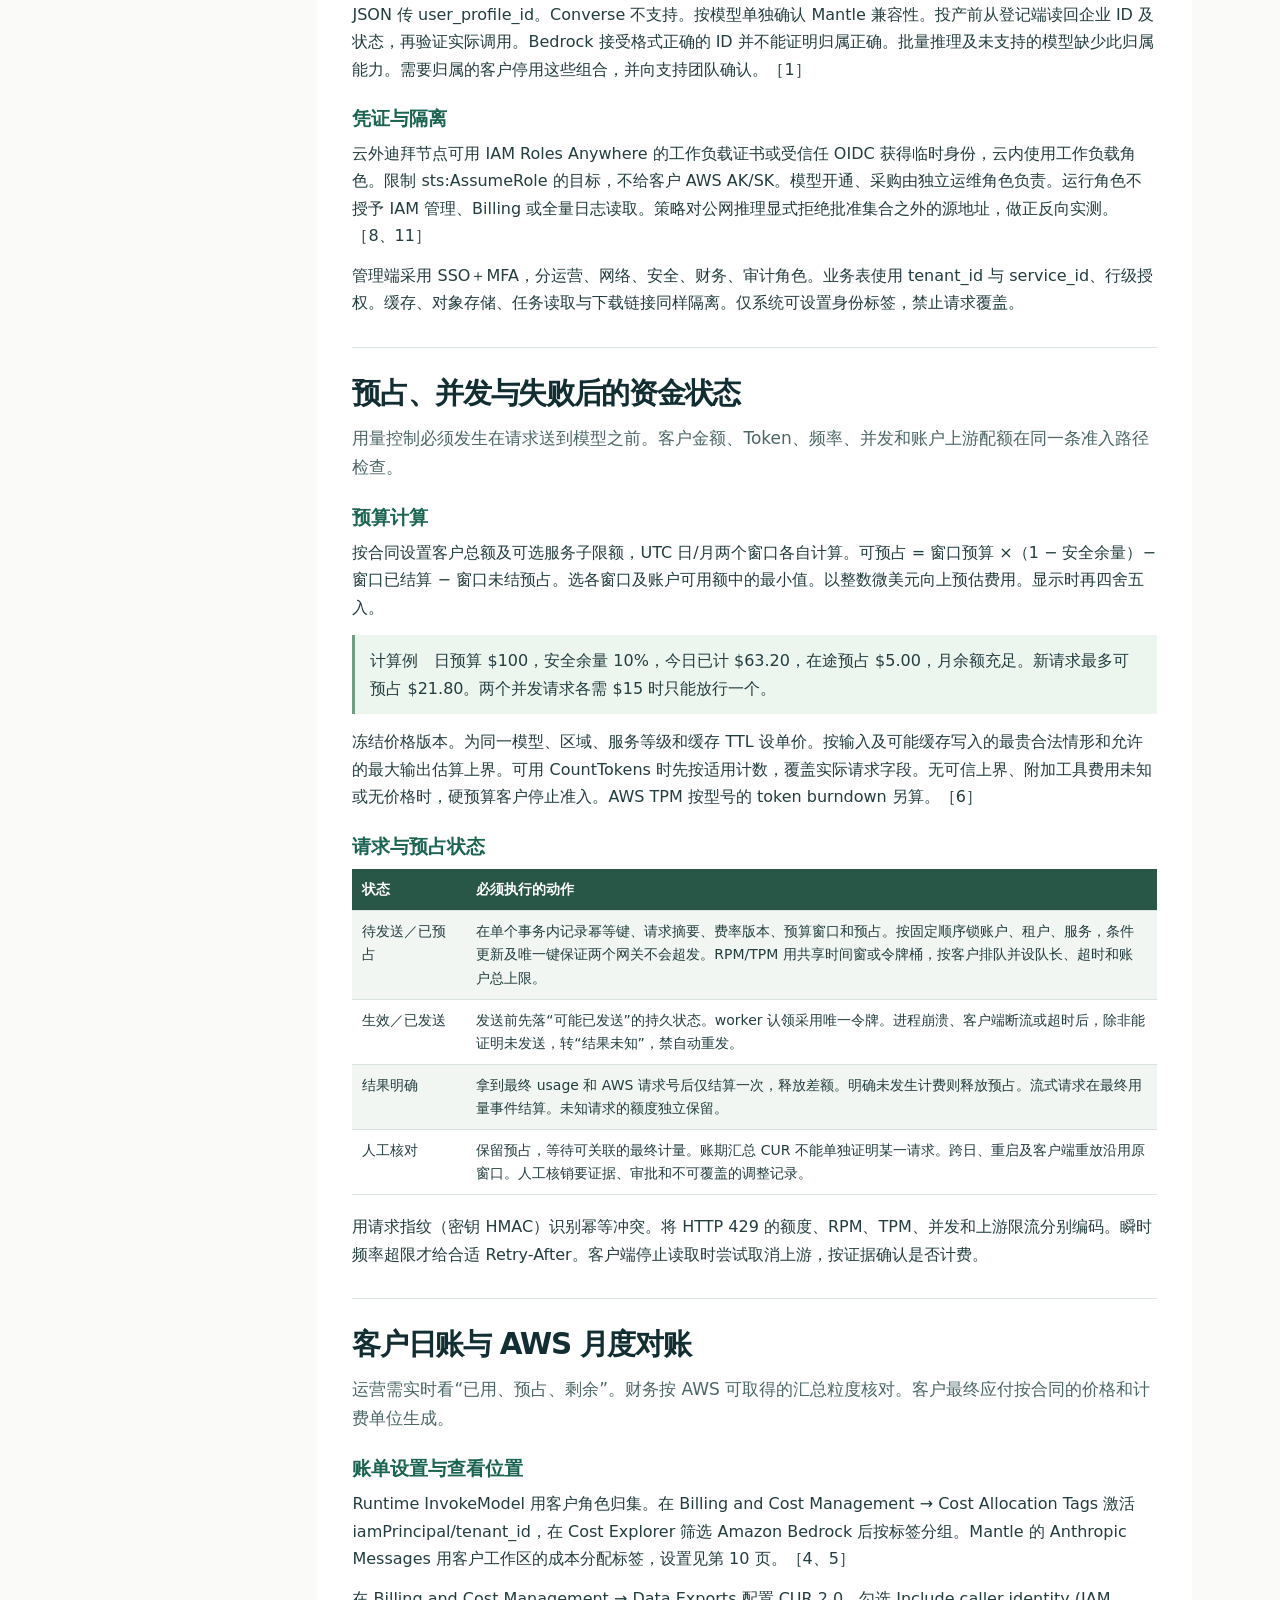
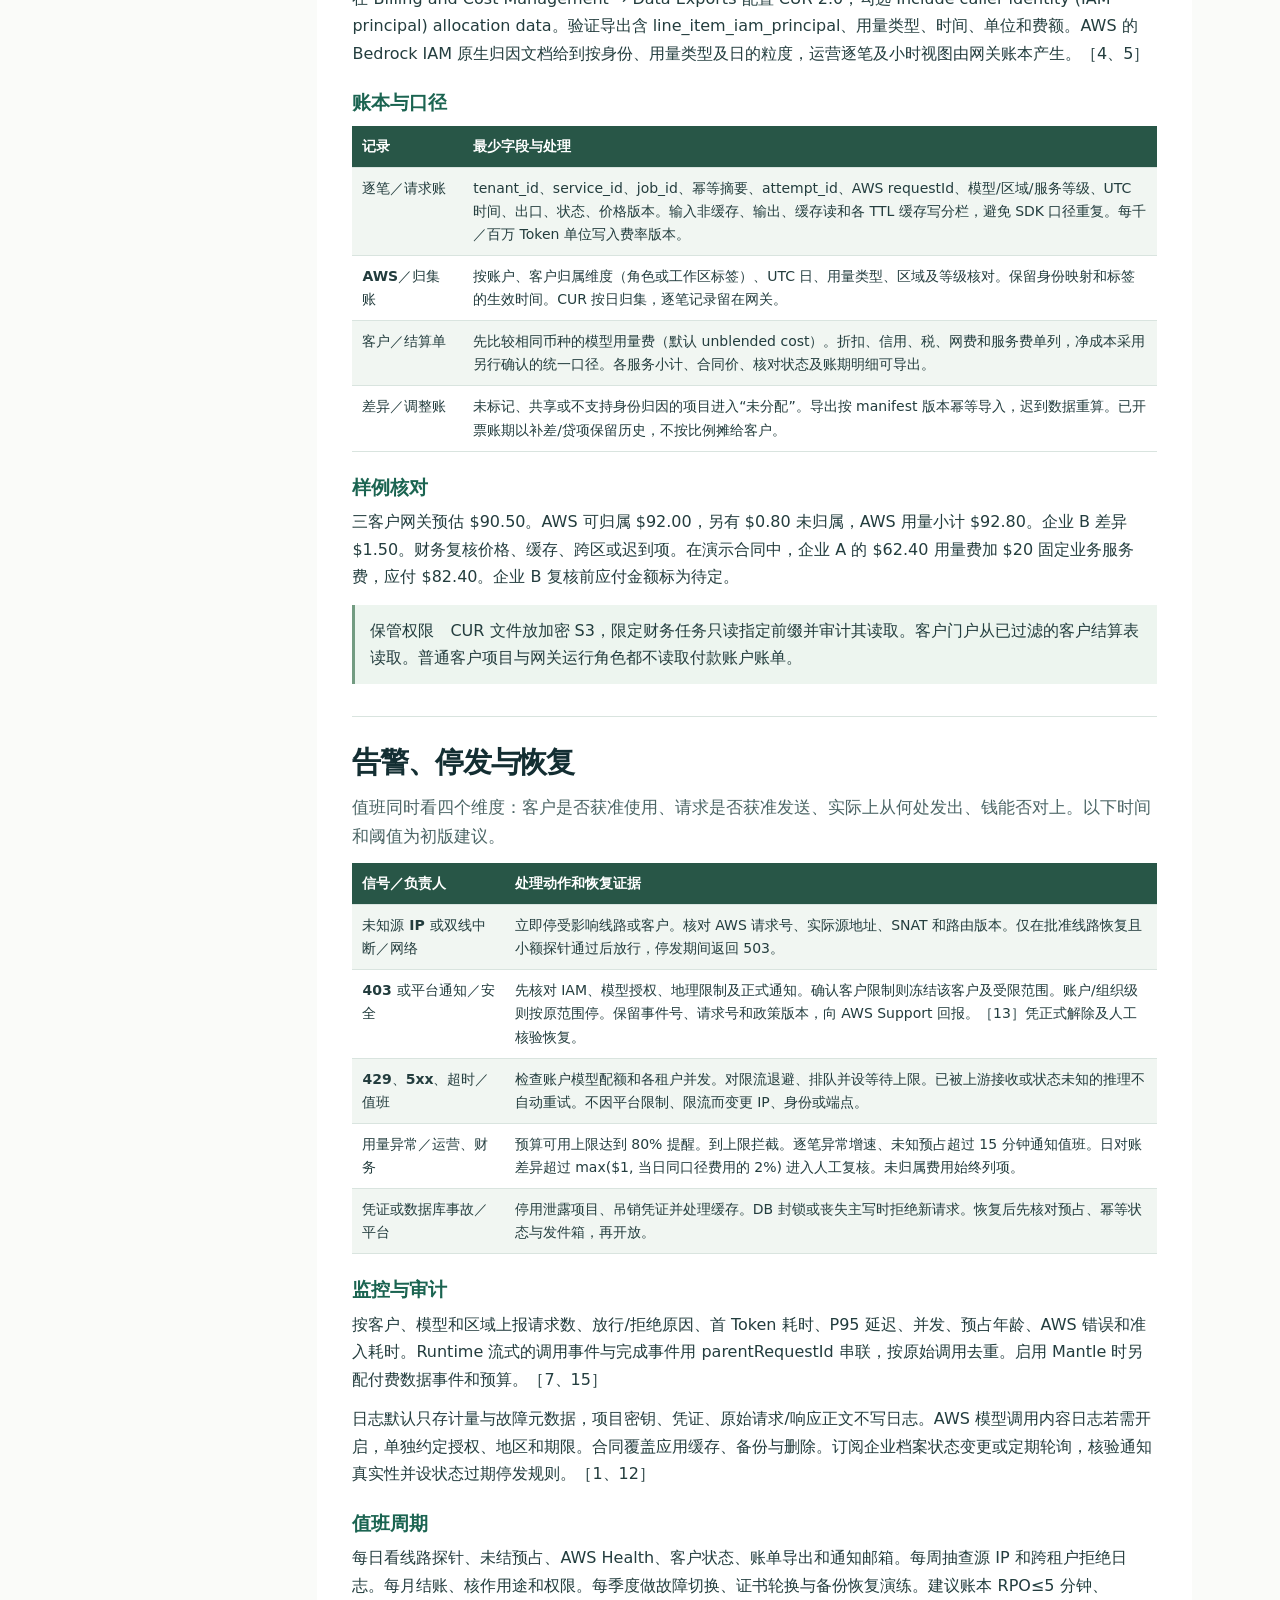
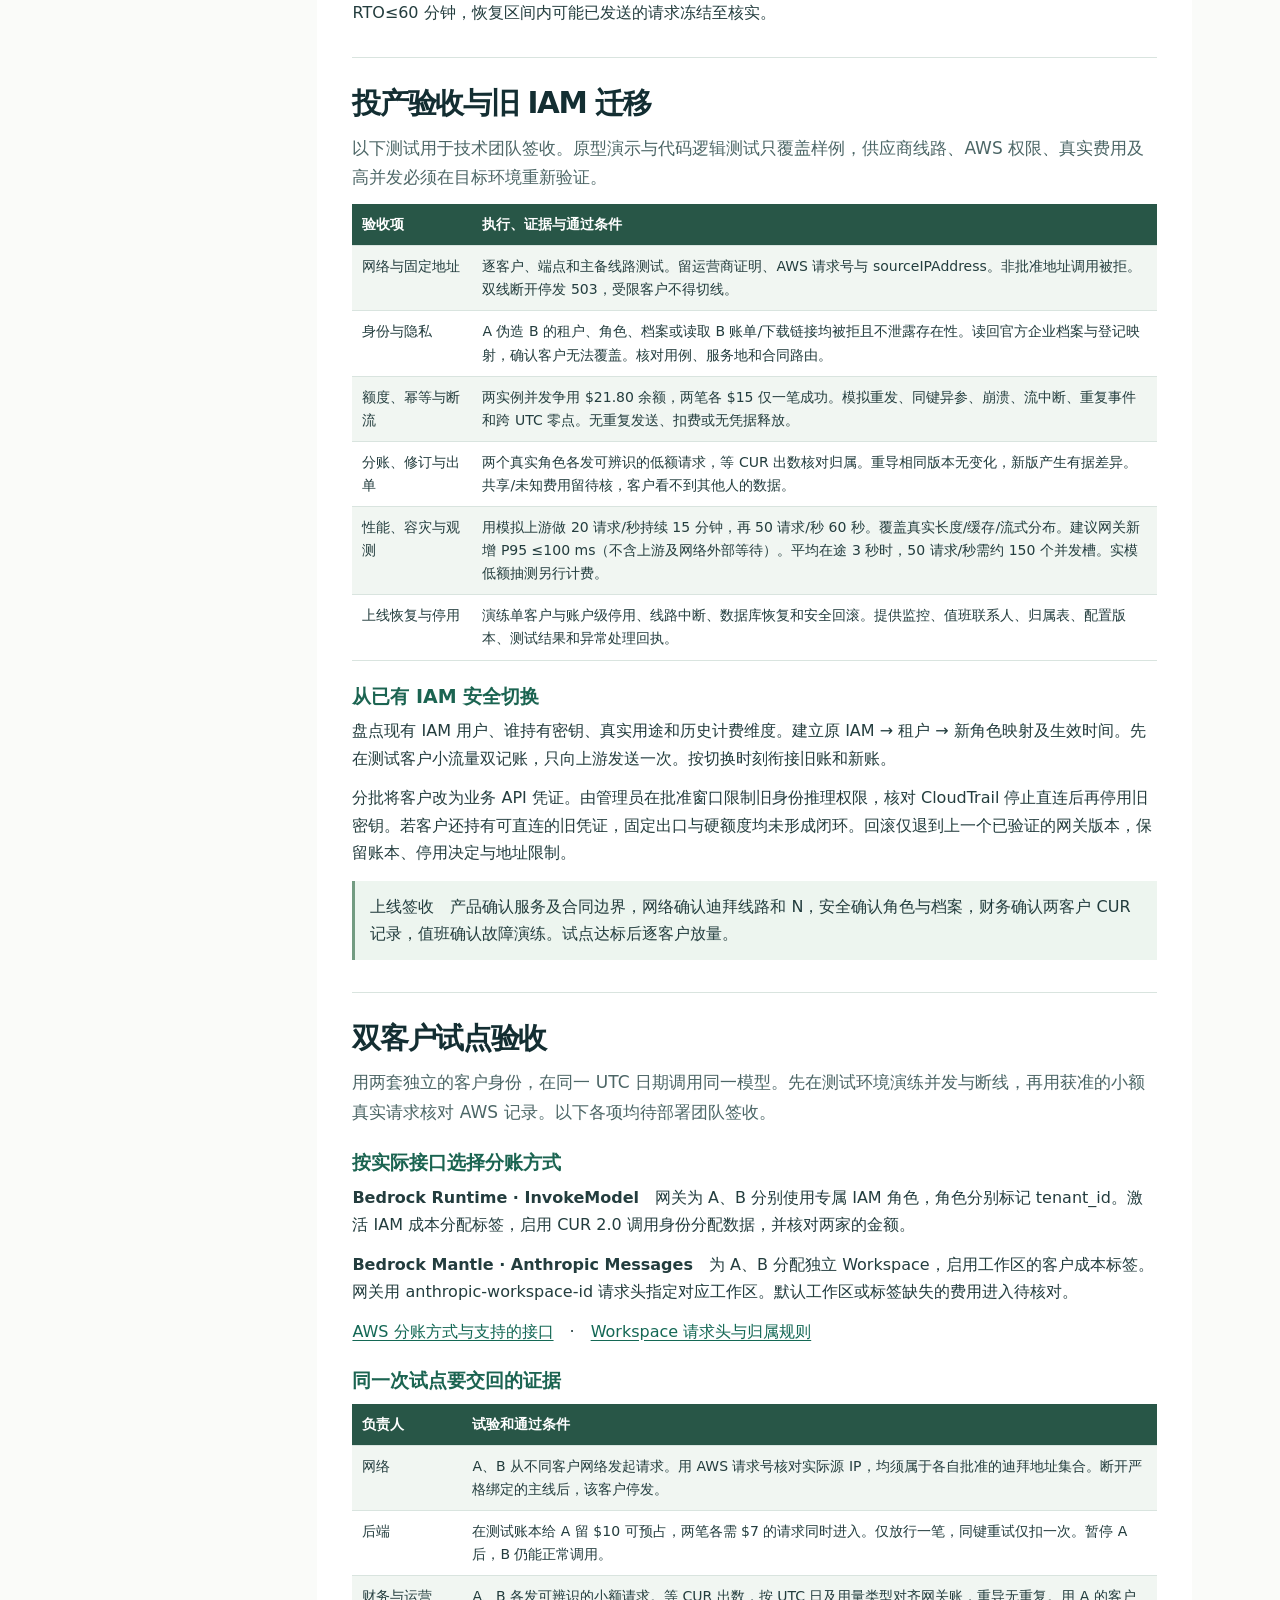
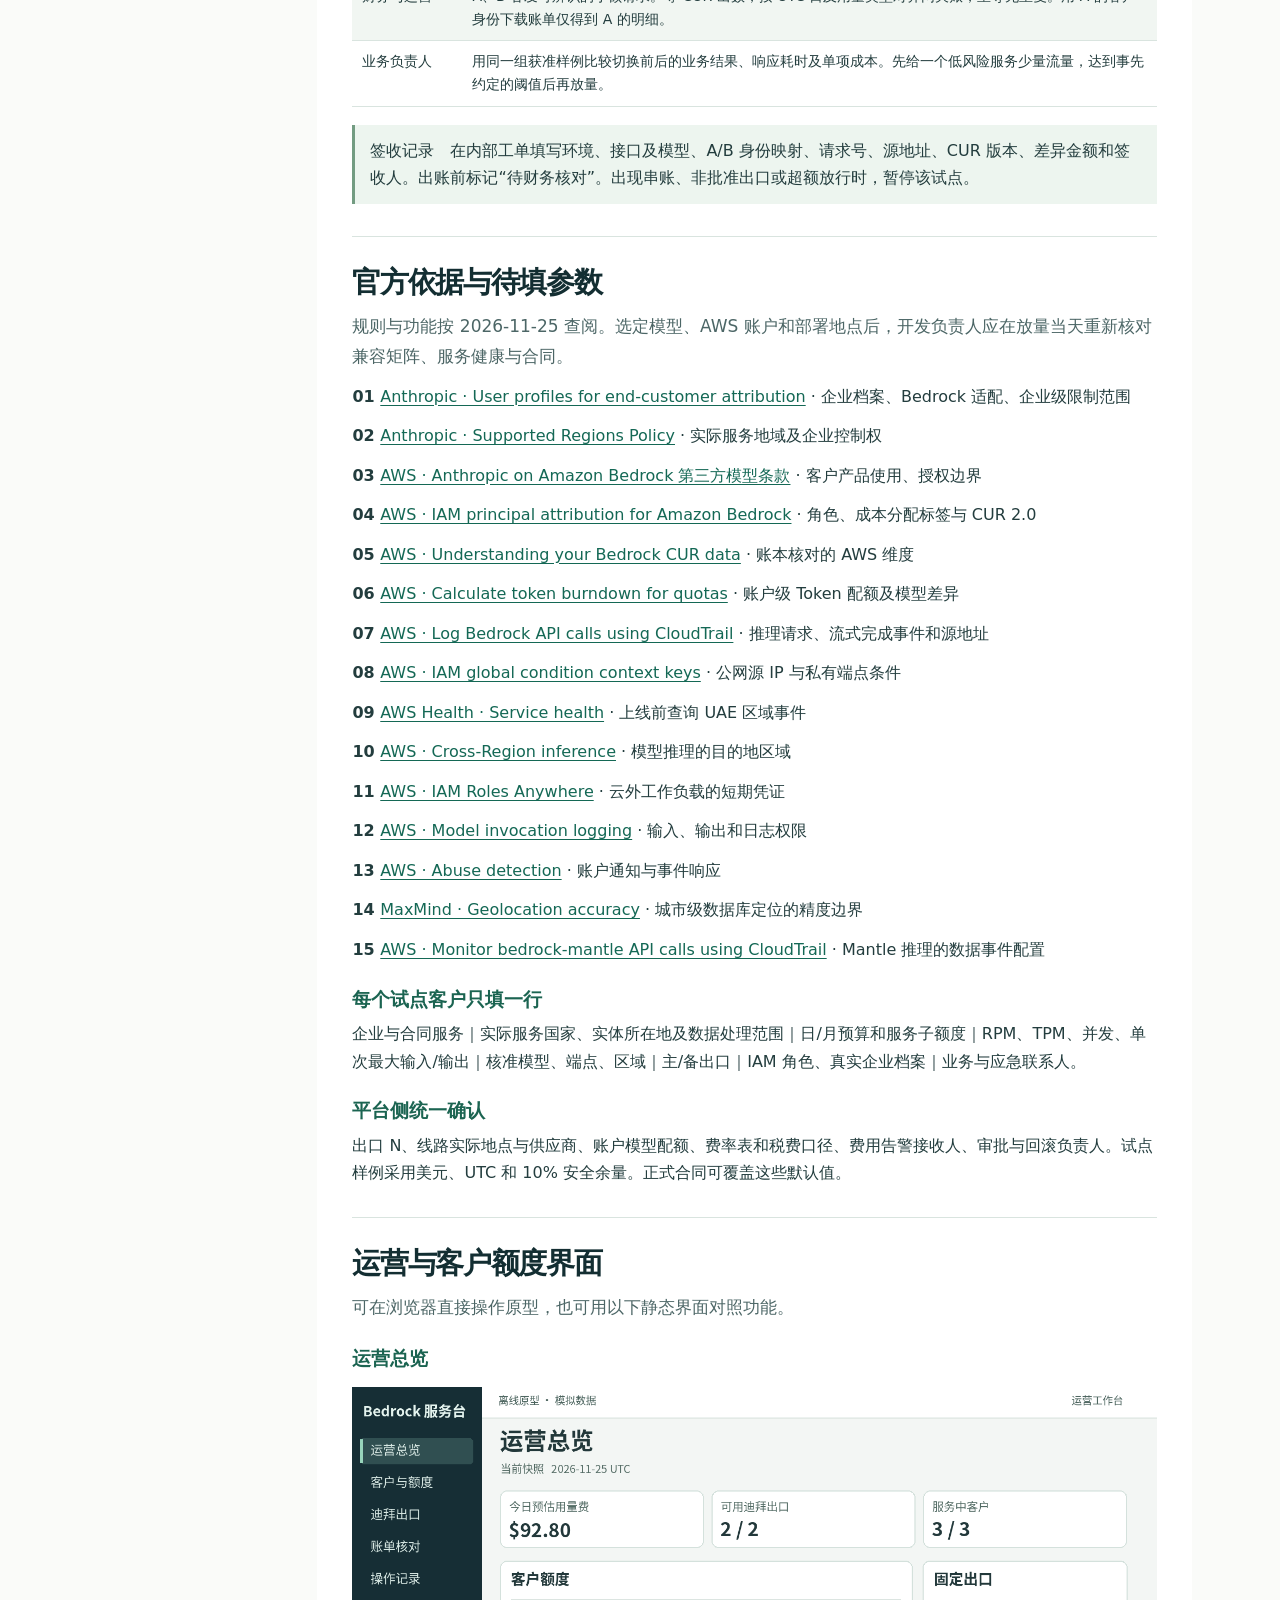
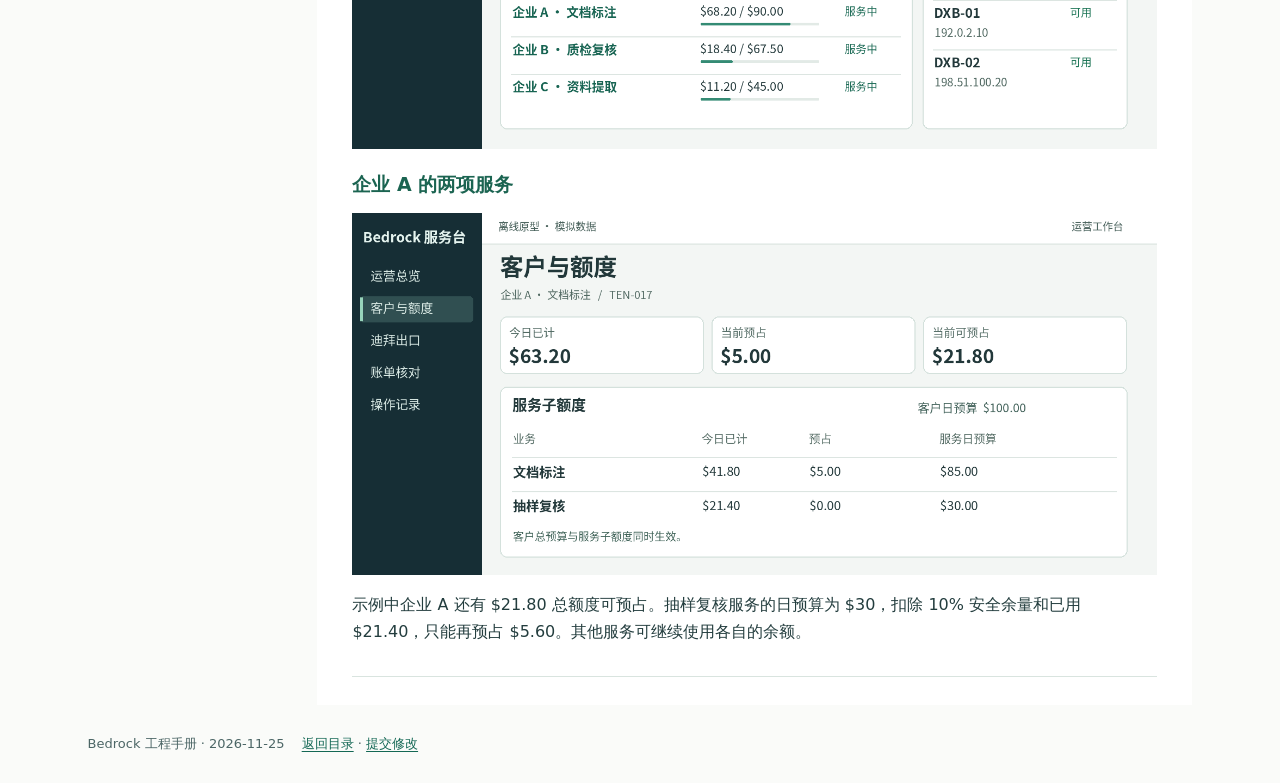
==== commit d7b75e80: "Publish English and Chinese gateway handbooks, prototypes and contributor instructions" ====
--- a/projects/bedrock-gateway/index.html
+++ b/projects/bedrock-gateway/index.html
@@ -1 +1,2 @@
-<!doctype html><html lang="zh-CN"><head><meta charset="utf-8"><meta name="viewport" content="width=device-width,initial-scale=1"><meta name="description" content="Bedrock 多客户网关的业务需求、可操作原型、技术架构、运维与上线验收。"><title>Bedrock 多客户服务网关 · 工程手册</title><link rel="stylesheet" href="assets/guide.css"></head><body><a class="skip" href="#contents">跳到工程手册正文</a><header class="mast"><div class="mast-in"><a class="brand" href="./"><svg viewBox="0 0 24 24" width="22" height="22" fill="none" stroke="currentColor" stroke-width="1.6" stroke-linecap="round" stroke-linejoin="round" aria-hidden="true"><path d="M3 5c4-2 6-1 9 1 3-2 5-3 9-1v14c-4-2-6-1-9 1-3-2-5-3-9-1zM12 6v14"/></svg><span>Bedrock 工程手册</span></a><a class="git" href="https://github.com/69755354/newme-skills/tree/bedrock-gateway-handoff/projects/bedrock-gateway">GitHub 项目</a></div></header><main><div class="hero"><div><p class="edition">系统设计与交接　 /　v1.1</p><h1>Bedrock 多客户服务网关</h1><p class="summary">本项目在 Bedrock 之前搭建独立的多客户服务网关。客户从各自的生产环境接入，网关控制迪拜公网出口、用量和账单，Bedrock 负责模型推理。</p><div class="hero-actions"><a class="button primary" href="prototype/"><svg viewBox="0 0 24 24" width="22" height="22" fill="none" stroke="currentColor" stroke-width="1.6" stroke-linecap="round" stroke-linejoin="round" aria-hidden="true"><rect x="3" y="4" width="18" height="13" rx="2"/><path d="M8 21h8m-4-4v4m-2-13 5 3-5 3z"/></svg>打开交互原型</a><a class="button" href="#architecture">查看技术架构</a><a class="button" href="#pilot">双客户试点验收</a></div></div><aside class="downloads"><h2>交付文件</h2><a href="downloads/Bedrock_Gateway_Design_CN.pdf"><svg viewBox="0 0 24 24" width="22" height="22" fill="none" stroke="currentColor" stroke-width="1.6" stroke-linecap="round" stroke-linejoin="round" aria-hidden="true"><path d="M6 3h8l4 4v14H6zM13 3v5h5M9 13h6m-6 4h6"/></svg>PDF 手册<span>12 页</span></a><a href="downloads/Bedrock_Gateway_Design_CN.docx"><svg viewBox="0 0 24 24" width="22" height="22" fill="none" stroke="currentColor" stroke-width="1.6" stroke-linecap="round" stroke-linejoin="round" aria-hidden="true"><path d="M6 3h8l4 4v14H6zM13 3v5h5M9 13h6m-6 4h6"/></svg>可编辑 Word</a><a href="mobile.html">手机尺寸预览</a><a href="downloads/Bedrock_Gateway_Handoff.zip">完整交付包（ZIP）</a></aside></div><div class="layout" id="contents"><aside class="toc"><details open><summary>手册目录</summary><nav aria-label="手册目录"><a href="#overview">背景与范围</a><a href="#product">产品与权限</a><a href="#architecture">技术架构</a><a href="#network">迪拜固定出口</a><a href="#identity">客户与 IAM</a><a href="#quota">用量与额度</a><a href="#billing">账单与核对</a><a href="#operations">运维与故障</a><a href="#launch">上线验收</a><a href="#pilot">双客户试点验收</a><a href="#references">官方参考</a><a href="#screens">原型界面</a></nav></details></aside><article><section class="chapter" id="overview"><h2>客户交付要求</h2><p class="lead-copy">实施需求、产品原型、架构与运维手册　｜　设计基线 v1.1</p><p>在 Amazon Bedrock 之前部署一套由服务商运营的独立网关。各客户保留自己的生产环境，只接入约定的业务接口。网关识别客户、校验额度、选用批准的迪拜公网出口并逐笔记账。Bedrock 提供模型推理，财务用 AWS 成本报告核对客户账单。</p><h3>交付与上线标准</h3><div class="table-scroll" tabindex="0"><table><thead><tr><th>业务目标</th><th>技术团队交付</th><th>放行证据</th></tr></thead><tbody><tr><td>固定出口</td><td>全系统批准 N 个迪拜公网 IPv4。客户可共用或独占，逐客户指定主地址及备用子集。</td><td>每条线路有运营商证明。真实推理事件的 AWS 源 IP 属于该客户批准集合。</td></tr><tr><td>独立分账</td><td>每个客户独立授权，网关逐笔计量。财务按所选接口对应的身份或工作区标签对账。</td><td>两个客户同模型、同时间调用仍能分别归属。无法归属的费用单独列出。</td></tr><tr><td>可控用量</td><td>按客户及服务设日/月金额、频率、Token 与并发上限。发送前原子预占。</td><td>用并发请求争用最后一笔余额，批准数不超额。重试不重复扣费。</td></tr><tr><td>降低连带影响</td><td>核实实际客户、用途和地域。支持的 Claude 请求携带真实企业档案，提供分范围停用。</td><td>客户身份无法伪造。单客户暂停不影响其他正常客户，账户级处置按原范围执行。</td></tr></tbody></table></div><h3>第一版的选择</h3><p>优先交付固定出口、逐客户角色、用量账本、可暂停的客户配置和日对账。原型以两个迪拜出口、三个虚构客户、美元和 UTC 账期演示。正式数量、合同费率、允许模型及数据处理地区由业务和技术在开户表确认。</p><aside class="note">风险判断　公开规则没有给出“多个正常来源 IP 会触发封禁”的阈值。统一出口可供网络白名单和审计使用。实际企业归属、客户用途及限制后的正确处置，才能支持向平台说明业务。AWS 身份核验通过仍需遵守模型服务地域和使用条款，且平台保留账户级处置权。［1–3］</aside></section><section class="chapter" id="product"><h2>后台页面与客户旅程</h2><p class="lead-copy">运营按客户工作，财务按账期工作。客户自助页面只返回本企业已获授权的服务和账单。</p><div class="table-scroll" tabindex="0"><table><thead><tr><th>页面／使用者</th><th>页面上要看见什么</th><th>可操作事项</th></tr></thead><tbody><tr><td>运营总览／值班</td><td>服务状态、预算使用率、预占、批准出口数、可用线路、待核请求。</td><td>进入客户详情。原型可模拟成功、结果未知或已确认的上游限制。</td></tr><tr><td>客户与额度／运营</td><td>企业及服务、状态、主备出口、允许模型、计算区域、角色映射、档案登记状态和配额。</td><td>改额、暂停、恢复、撤销项目密钥。变更展示影响、旧值、新值、操作者及原因。</td></tr><tr><td>迪拜出口／网络</td><td>批准的 N 个公网 IPv4、归属证据、运营商、最近 AWS 验证、绑定客户与切换记录。</td><td>维护版本化地址集，测试断线和恢复。删除前列出受影响客户。</td></tr><tr><td>账单核对／财务</td><td>网关预估、AWS 用量费、已签合同金额、差额、未分配费用、报表版本与账期。</td><td>导入新版本、看差异、按客户导出、关账后登记调账。</td></tr><tr><td>操作记录／审计</td><td>请求号、租户、项目、模型、实际出口、费用状态及策略变更。</td><td>按客户及时间检索。按工单授权、限时导出、留痕。</td></tr><tr><td>我的服务／客户</td><td>仅本企业授权服务的已用额、预占额、余额、限额、账期及结算状态。</td><td>查询任务和本方账单。生产 API 服务端过滤企业及项目，跨租户查询返回 404。</td></tr></tbody></table></div><h3>开户到出账</h3><p>运营登记企业、合同用途、实际服务地与数据地区 → 分配项目凭证、角色、企业档案及主备线路 → 做两笔合成业务和隔离测试 → 小流量上线 → 财务出客户月报。客户生产 IP 可以不同。开户时核实企业所在地、控制权和实际服务区域，并保存支持联系人。项目密钥只适用于约定业务。</p><h3>原型演示路径</h3><p>在总览用企业 A 提交 $2.50，再用同一幂等键提交一次。查看客户额度及记录。给新键选择“发送后结果未知”，到账单页补录模拟最终凭证。到出口页断开 DXB-01，对比固定主出口客户及允许备用的客户。可重置恢复原样。</p><aside class="note">原型边界　浏览器里的操作只改本机示例。为方便演示，运营可切换客户视角。正式系统须分别登录。原型实现的计算采用美分，生产账本须以更细精度保存。真实认证、上游、并发锁及 AWS 发票由部署验收覆盖。</aside></section><section class="chapter" id="architecture"><h2>一次请求如何到达 Bedrock</h2><p class="lead-copy">初版使用两个无状态网关实例，一个有高可用和时间点恢复能力的 PostgreSQL 集群，以及独立权限的后台任务。</p><figure><img loading="lazy" src="assets/architecture.png" alt="客户应用、网关、迪拜出口、Bedrock 及账本之间的数据流"></figure><h3>线上请求</h3><p><strong>1　接入与授权　</strong>客户用自家项目凭证调用约定接口。网关从已认证凭证解析 tenant_id 与 service_id，查服务端配置。禁止客户端指定 role_arn、企业档案、上游域名、模型区域或出口 IP。</p><p><strong>2　准入与签名　</strong>验证业务输入、客户状态、允许的用例与模型。锁定租户和账户额度，在持久化预占后，由工作负载取得该客户角色的短期凭证，签名并发送。凭证缓存按租户、角色、策略版本、到期时间隔离。</p><p><strong>3　出站与回写　</strong>网关选择该客户批准的迪拜线路，端到端 TLS 到选定 AWS 公网端点。收到上游请求号后记录。最终用量或明确无计费结果驱动结算。异步对账读取 AWS 证据并登记差异。</p><h3>最小接口约定</h3><div class="table-scroll" tabindex="0"><table><thead><tr><th>调用</th><th>契约与返回</th></tr></thead><tbody><tr><td>POST /v1/jobs/label</td><td>Bearer 项目密钥、Idempotency-Key、约定业务字段（如 records、schema_version）。服务端定模型和输出上限。完成返回 200。在途或结果未知返回 202 及不透明 job_id。入口按合同做 schema 校验、请求体大小与条数上限。</td></tr><tr><td>GET /v1/jobs/{id}</td><td>返回本项目的状态、结果或待核状态。相同键且请求摘要相同回放已有状态。相同键但业务参数不同返回 409。</td></tr><tr><td>GET /v1/usage</td><td>返回本客户有权查看的服务、账期、预计成本或合同价与状态。401 凭证无效。403 已停用。429 额度/速率。503 无批准线路、计量不可用或服务不可用。</td></tr></tbody></table></div><p>资金与策略在数据库事务中落地，异步事件使用事务发件箱并以事件 ID 去重。幂等唯一键作用域为 tenant_id、service_id 和客户端请求键。两地网络分区时只允许数据库主写侧放行，失去额度真值的一侧返回 503。</p></section><section class="chapter" id="network"><h2>固定迪拜公网出口</h2><p class="lead-copy">N 是批准的、可被上游观察到的公网 IPv4 地址总数。业务平时可能只使用其中部分地址。客户数、IAM 数、网关副本数均可独立扩展。</p><div class="table-scroll" tabindex="0"><table><thead><tr><th>配置</th><th>行为与验收</th></tr></thead><tbody><tr><td>N＝1，客户固定地址</td><td>所有指定客户使用同一地址。单线路失效时停发并返回 503。若运营商支持同 IP 高可用，需实测切换后 AWS 仍记录相同 IP。</td></tr><tr><td>N≥2，固定主地址</td><td>可让多个客户映射同一地址。希望每个 IAM 永远同 IP 的客户只批准一个 /32，主线故障即停发。独占地址属于单独的分配策略。</td></tr><tr><td>N≥2，允许主备</td><td>明确记录每个客户备用 IP 的有序子集。仅在已确认的网络故障时切到其中一个。N 是总上限。切换后客户源地址会变为指定备用地址。</td></tr><tr><td>地址变更</td><td>先检查受影响客户，签发配置版本。验证归属、网络路由和 AWS 条件策略一致后再放量。硬性 N 约束下按停发、替换、验证的顺序完成。</td></tr></tbody></table></div><h3>实际部署与地域证明</h3><p>选能出具迪拜机房位置和专用 IPv4 分配证明的运营商或机房。两个地址若需容灾，核对机房、电源、上联及运营商故障域。AWS UAE 区域标签本身不足以证明一条地址位于迪拜。AWS Health 在审阅日仍列 UAE 区域中断事件，采购前核对服务健康、目标机房和组件可用性。［9、14］</p><p>网关按客户选路，每个出口使用独立 NAT 路径或固定 SNAT 映射。仅给同一个 NAT 增挂多个地址无法证明逐角色固定。优先在可核验的迪拜托管环境分故障域部署，数据库主备遵守合同地域。限制工作负载的默认路由、转发及非批准目的地。公网推理仅启用受控 IPv4 路径。验证重启、备用路由、DNS 和 SDK 的 IPv6、代理及私有端点设置。未经验证的入口停用。PrivateLink 的网络条件与公网源地址分别设计。［8］</p><h3>验收用两套证据</h3><p>网络负责人保存机房/运营商书面证明、ASN 与 IP 归属记录。地理数据库可交叉参考。每个实际出口、客户角色和启用端点都发签名的小额测试推理，按 AWS 请求号核对 CloudTrail 的 sourceIPAddress、身份和区域。外网查 IP 的结果只用来排查。</p><aside class="note">数据地区　迪拜出口只描述发包地点。另行列明客户实际所在地、输入/日志保存地、模型调用区域和允许的推理目的地。签有 EU-only 等限制时，在允许范围实测区域路由，禁用可能将处理转出合同地域的配置。［2、10］</aside></section><section class="chapter" id="identity"><h2>每个客户的三个标识</h2><p class="lead-copy">客户使用你自己的服务凭证。AWS 身份用于授权和分账，Anthropic 企业档案用于标明实际终端客户，Bedrock 推理配置负责选择模型或路由。</p><div class="table-scroll" tabindex="0"><table><thead><tr><th>标识</th><th>设置与验证</th></tr></thead><tbody><tr><td>AWS IAM 角色</td><td>一客户一角色，静态标签 tenant_id。不同项目需要 AWS 原生独立账目时再按服务拆角色。应用总账始终按服务记。角色只信任网关工作负载。角色策略限定推理动作、模型资源、区域和批准公网源 IP。</td></tr><tr><td>Anthropic User Profile</td><td>按真实终端企业登记一份，存 tenant_id → user_profile_id。承接自有产品业务，按实际关系填写 application。涉及通用 API 转供时须核对 passthrough 及平台相应书面授权。［1、3］</td></tr><tr><td>Bedrock inference profile</td><td>选定模型及允许的处理地域。记录 ID/ARN 和目标区域集。配置可能涉及跨区域路由。独立应用推理配置可作为成本维度，和企业档案分别维护。［4、10］</td></tr></tbody></table></div><h3>企业档案的兼容性核对</h3><p>在 Claude API 或 Claude Platform on AWS 的组织中登记，客户流量与内部用量按官方指引分组织。管理端按企业唯一建档，遇创建超时先核实再补建。在 Verification Portal 检查相关 AWS 账户的关联状态（Linked），另查所需项目资格。仅开放经过验证的模型、端点、区域组合。［1］</p><p>在支持的 Bedrock Runtime 模型上，通过 InvokeModel 或 InvokeModelWithResponseStream 的顶层 JSON 传 user_profile_id。Converse 不支持。按模型单独确认 Mantle 兼容性。投产前从登记端读回企业 ID 及状态，再验证实际调用。Bedrock 接受格式正确的 ID 并不能证明归属正确。批量推理及未支持的模型缺少此归属能力。需要归属的客户停用这些组合，并向支持团队确认。［1］</p><h3>凭证与隔离</h3><p>云外迪拜节点可用 IAM Roles Anywhere 的工作负载证书或受信任 OIDC 获得临时身份，云内使用工作负载角色。限制 sts:AssumeRole 的目标，不给客户 AWS AK/SK。模型开通、采购由独立运维角色负责。运行角色不授予 IAM 管理、Billing 或全量日志读取。策略对公网推理显式拒绝批准集合之外的源地址，做正反向实测。［8、11］</p><p>管理端采用 SSO＋MFA，分运营、网络、安全、财务、审计角色。业务表使用 tenant_id 与 service_id、行级授权。缓存、对象存储、任务读取与下载链接同样隔离。仅系统可设置身份标签，禁止请求覆盖。</p></section><section class="chapter" id="quota"><h2>预占、并发与失败后的资金状态</h2><p class="lead-copy">用量控制必须发生在请求送到模型之前。客户金额、Token、频率、并发和账户上游配额在同一条准入路径检查。</p><h3>预算计算</h3><p>按合同设置客户总额及可选服务子限额，UTC 日/月两个窗口各自计算。可预占 = 窗口预算 ×（1 − 安全余量）− 窗口已结算 − 窗口未结预占。选各窗口及账户可用额中的最小值。以整数微美元向上预估费用。显示时再四舍五入。</p><aside class="note">计算例　日预算 $100，安全余量 10%，今日已计 $63.20，在途预占 $5.00，月余额充足。新请求最多可预占 $21.80。两个并发请求各需 $15 时只能放行一个。</aside><p>冻结价格版本。为同一模型、区域、服务等级和缓存 TTL 设单价。按输入及可能缓存写入的最贵合法情形和允许的最大输出估算上界。可用 CountTokens 时先按适用计数，覆盖实际请求字段。无可信上界、附加工具费用未知或无价格时，硬预算客户停止准入。AWS TPM 按型号的 token burndown 另算。［6］</p><h3>请求与预占状态</h3><div class="table-scroll" tabindex="0"><table><thead><tr><th>状态</th><th>必须执行的动作</th></tr></thead><tbody><tr><td>待发送／已预占</td><td>在单个事务内记录幂等键、请求摘要、费率版本、预算窗口和预占。按固定顺序锁账户、租户、服务，条件更新及唯一键保证两个网关不会超发。RPM/TPM 用共享时间窗或令牌桶，按客户排队并设队长、超时和账户总上限。</td></tr><tr><td>生效／已发送</td><td>发送前先落“可能已发送”的持久状态。worker 认领采用唯一令牌。进程崩溃、客户端断流或超时后，除非能证明未发送，转“结果未知”，禁自动重发。</td></tr><tr><td>结果明确</td><td>拿到最终 usage 和 AWS 请求号后仅结算一次，释放差额。明确未发生计费则释放预占。流式请求在最终用量事件结算。未知请求的额度独立保留。</td></tr><tr><td>人工核对</td><td>保留预占，等待可关联的最终计量。账期汇总 CUR 不能单独证明某一请求。跨日、重启及客户端重放沿用原窗口。人工核销要证据、审批和不可覆盖的调整记录。</td></tr></tbody></table></div><p>用请求指纹（密钥 HMAC）识别幂等冲突。将 HTTP 429 的额度、RPM、TPM、并发和上游限流分别编码。瞬时频率超限才给合适 Retry-After。客户端停止读取时尝试取消上游，按证据确认是否计费。</p></section><section class="chapter" id="billing"><h2>客户日账与 AWS 月度对账</h2><p class="lead-copy">运营需实时看“已用、预占、剩余”。财务按 AWS 可取得的汇总粒度核对。客户最终应付按合同的价格和计费单位生成。</p><h3>账单设置与查看位置</h3><p>Runtime InvokeModel 用客户角色归集。在 Billing and Cost Management → Cost Allocation Tags 激活 iamPrincipal/tenant_id，在 Cost Explorer 筛选 Amazon Bedrock 后按标签分组。Mantle 的 Anthropic Messages 用客户工作区的成本分配标签，设置见第 10 页。［4、5］</p><p>在 Billing and Cost Management → Data Exports 配置 CUR 2.0，勾选 Include caller identity (IAM principal) allocation data。验证导出含 line_item_iam_principal、用量类型、时间、单位和费额。AWS 的 Bedrock IAM 原生归因文档给到按身份、用量类型及日的粒度，运营逐笔及小时视图由网关账本产生。［4、5］</p><h3>账本与口径</h3><div class="table-scroll" tabindex="0"><table><thead><tr><th>记录</th><th>最少字段与处理</th></tr></thead><tbody><tr><td>逐笔／请求账</td><td>tenant_id、service_id、job_id、幂等摘要、attempt_id、AWS requestId、模型/区域/服务等级、UTC 时间、出口、状态、价格版本。输入非缓存、输出、缓存读和各 TTL 缓存写分栏，避免 SDK 口径重复。每千／百万 Token 单位写入费率版本。</td></tr><tr><td>AWS／归集账</td><td>按账户、客户归属维度（角色或工作区标签）、UTC 日、用量类型、区域及等级核对。保留身份映射和标签的生效时间。CUR 按日归集，逐笔记录留在网关。</td></tr><tr><td>客户／结算单</td><td>先比较相同币种的模型用量费（默认 unblended cost）。折扣、信用、税、网费和服务费单列，净成本采用另行确认的统一口径。各服务小计、合同价、核对状态及账期明细可导出。</td></tr><tr><td>差异／调整账</td><td>未标记、共享或不支持身份归因的项目进入“未分配”。导出按 manifest 版本幂等导入，迟到数据重算。已开票账期以补差/贷项保留历史，不按比例摊给客户。</td></tr></tbody></table></div><h3>样例核对</h3><p>三客户网关预估 $90.50。AWS 可归属 $92.00，另有 $0.80 未归属，AWS 用量小计 $92.80。企业 B 差异 $1.50。财务复核价格、缓存、跨区或迟到项。在演示合同中，企业 A 的 $62.40 用量费加 $20 固定业务服务费，应付 $82.40。企业 B 复核前应付金额标为待定。</p><aside class="note">保管权限　CUR 文件放加密 S3，限定财务任务只读指定前缀并审计其读取。客户门户从已过滤的客户结算表读取。普通客户项目与网关运行角色都不读取付款账户账单。</aside></section><section class="chapter" id="operations"><h2>告警、停发与恢复</h2><p class="lead-copy">值班同时看四个维度：客户是否获准使用、请求是否获准发送、实际上从何处发出、钱能否对上。以下时间和阈值为初版建议。</p><div class="table-scroll" tabindex="0"><table><thead><tr><th>信号／负责人</th><th>处理动作和恢复证据</th></tr></thead><tbody><tr><td>未知源 IP 或双线中断／网络</td><td>立即停受影响线路或客户。核对 AWS 请求号、实际源地址、SNAT 和路由版本。仅在批准线路恢复且小额探针通过后放行，停发期间返回 503。</td></tr><tr><td>403 或平台通知／安全</td><td>先核对 IAM、模型授权、地理限制及正式通知。确认客户限制则冻结该客户及受限范围。账户/组织级则按原范围停。保留事件号、请求号和政策版本，向 AWS Support 回报。［13］凭正式解除及人工核验恢复。</td></tr><tr><td>429、5xx、超时／值班</td><td>检查账户模型配额和各租户并发。对限流退避、排队并设等待上限。已被上游接收或状态未知的推理不自动重试。不因平台限制、限流而变更 IP、身份或端点。</td></tr><tr><td>用量异常／运营、财务</td><td>预算可用上限达到 80% 提醒。到上限拦截。逐笔异常增速、未知预占超过 15 分钟通知值班。日对账差异超过 max($1, 当日同口径费用的 2%) 进入人工复核。未归属费用始终列项。</td></tr><tr><td>凭证或数据库事故／平台</td><td>停用泄露项目、吊销凭证并处理缓存。DB 封锁或丧失主写时拒绝新请求。恢复后先核对预占、幂等状态与发件箱，再开放。</td></tr></tbody></table></div><h3>监控与审计</h3><p>按客户、模型和区域上报请求数、放行/拒绝原因、首 Token 耗时、P95 延迟、并发、预占年龄、AWS 错误和准入耗时。Runtime 流式的调用事件与完成事件用 parentRequestId 串联，按原始调用去重。启用 Mantle 时另配付费数据事件和预算。［7、15］</p><p>日志默认只存计量与故障元数据，项目密钥、凭证、原始请求/响应正文不写日志。AWS 模型调用内容日志若需开启，单独约定授权、地区和期限。合同覆盖应用缓存、备份与删除。订阅企业档案状态变更或定期轮询，核验通知真实性并设状态过期停发规则。［1、12］</p><h3>值班周期</h3><p>每日看线路探针、未结预占、AWS Health、客户状态、账单导出和通知邮箱。每周抽查源 IP 和跨租户拒绝日志。每月结账、核作用途和权限。每季度做故障切换、证书轮换与备份恢复演练。建议账本 RPO≤5 分钟、RTO≤60 分钟，恢复区间内可能已发送的请求冻结至核实。</p></section><section class="chapter" id="launch"><h2>投产验收与旧 IAM 迁移</h2><p class="lead-copy">以下测试用于技术团队签收。原型演示与代码逻辑测试只覆盖样例，供应商线路、AWS 权限、真实费用及高并发必须在目标环境重新验证。</p><div class="table-scroll" tabindex="0"><table><thead><tr><th>验收项</th><th>执行、证据与通过条件</th></tr></thead><tbody><tr><td>网络与固定地址</td><td>逐客户、端点和主备线路测试。留运营商证明、AWS 请求号与 sourceIPAddress。非批准地址调用被拒。双线断开停发 503，受限客户不得切线。</td></tr><tr><td>身份与隐私</td><td>A 伪造 B 的租户、角色、档案或读取 B 账单/下载链接均被拒且不泄露存在性。读回官方企业档案与登记映射，确认客户无法覆盖。核对用例、服务地和合同路由。</td></tr><tr><td>额度、幂等与断流</td><td>两实例并发争用 $21.80 余额，两笔各 $15 仅一笔成功。模拟重发、同键异参、崩溃、流中断、重复事件和跨 UTC 零点。无重复发送、扣费或无凭据释放。</td></tr><tr><td>分账、修订与出单</td><td>两个真实角色各发可辨识的低额请求，等 CUR 出数核对归属。重导相同版本无变化，新版产生有据差异。共享/未知费用留待核，客户看不到其他人的数据。</td></tr><tr><td>性能、容灾与观测</td><td>用模拟上游做 20 请求/秒持续 15 分钟，再 50 请求/秒 60 秒。覆盖真实长度/缓存/流式分布。建议网关新增 P95 ≤100 ms（不含上游及网络外部等待）。平均在途 3 秒时，50 请求/秒需约 150 个并发槽。实模低额抽测另行计费。</td></tr><tr><td>上线恢复与停用</td><td>演练单客户与账户级停用、线路中断、数据库恢复和安全回滚。提供监控、值班联系人、归属表、配置版本、测试结果和异常处理回执。</td></tr></tbody></table></div><h3>从已有 IAM 安全切换</h3><p>盘点现有 IAM 用户、谁持有密钥、真实用途和历史计费维度。建立原 IAM → 租户 → 新角色映射及生效时间。先在测试客户小流量双记账，只向上游发送一次。按切换时刻衔接旧账和新账。</p><p>分批将客户改为业务 API 凭证。由管理员在批准窗口限制旧身份推理权限，核对 CloudTrail 停止直连后再停用旧密钥。若客户还持有可直连的旧凭证，固定出口与硬额度均未形成闭环。回滚仅退到上一个已验证的网关版本，保留账本、停用决定与地址限制。</p><aside class="note">上线签收　产品确认服务及合同边界，网络确认迪拜线路和 N，安全确认角色与档案，财务确认两客户 CUR 记录，值班确认故障演练。试点达标后逐客户放量。</aside></section><section class="chapter" id="pilot"><h2>双客户试点验收</h2><p class="lead-copy">用两套独立的客户身份，在同一 UTC 日期调用同一模型。先在测试环境演练并发与断线，再用获准的小额真实请求核对 AWS 记录。以下各项均待部署团队签收。</p><h3>按实际接口选择分账方式</h3><p><strong>Bedrock Runtime · InvokeModel　</strong>网关为 A、B 分别使用专属 IAM 角色，角色分别标记 tenant_id。激活 IAM 成本分配标签，启用 CUR 2.0 调用身份分配数据，并核对两家的金额。</p><p><strong>Bedrock Mantle · Anthropic Messages　</strong>为 A、B 分配独立 Workspace，启用工作区的客户成本标签。网关用 anthropic-workspace-id 请求头指定对应工作区。默认工作区或标签缺失的费用进入待核对。</p><p><a href="https://docs.aws.amazon.com/bedrock/latest/userguide/cost-management.html">AWS 分账方式与支持的接口</a>　·　<a href="https://docs.aws.amazon.com/bedrock/latest/userguide/workspaces.html">Workspace 请求头与归属规则</a></p><h3>同一次试点要交回的证据</h3><div class="table-scroll" tabindex="0"><table><thead><tr><th>负责人</th><th>试验和通过条件</th></tr></thead><tbody><tr><td>网络</td><td>A、B 从不同客户网络发起请求。用 AWS 请求号核对实际源 IP，均须属于各自批准的迪拜地址集合。断开严格绑定的主线后，该客户停发。</td></tr><tr><td>后端</td><td>在测试账本给 A 留 $10 可预占，两笔各需 $7 的请求同时进入。仅放行一笔，同键重试仅扣一次。暂停 A 后，B 仍能正常调用。</td></tr><tr><td>财务与运营</td><td>A、B 各发可辨识的小额请求。等 CUR 出数，按 UTC 日及用量类型对齐网关账，重导无重复。用 A 的客户身份下载账单仅得到 A 的明细。</td></tr><tr><td>业务负责人</td><td>用同一组获准样例比较切换前后的业务结果、响应耗时及单项成本。先给一个低风险服务少量流量，达到事先约定的阈值后再放量。</td></tr></tbody></table></div><aside class="note">签收记录　在内部工单填写环境、接口及模型、A/B 身份映射、请求号、源地址、CUR 版本、差异金额和签收人。出账前标记“待财务核对”。出现串账、非批准出口或超额放行时，暂停该试点。</aside></section><section class="chapter" id="references"><h2>官方依据与待填参数</h2><p class="lead-copy">规则与功能按 2026-11-25 查阅。选定模型、AWS 账户和部署地点后，开发负责人应在放量当天重新核对兼容矩阵、服务健康与合同。</p><p><strong>01  </strong><a href="https://platform.claude.com/docs/en/manage-claude/user-profiles">Anthropic · User profiles for end-customer attribution</a>  ·  企业档案、Bedrock 适配、企业级限制范围</p><p><strong>02  </strong><a href="https://www.anthropic.com/legal/supported-regions">Anthropic · Supported Regions Policy</a>  ·  实际服务地域及企业控制权</p><p><strong>03  </strong><a href="https://aws.amazon.com/legal/bedrock/third-party-models/">AWS · Anthropic on Amazon Bedrock 第三方模型条款</a>  ·  客户产品使用、授权边界</p><p><strong>04  </strong><a href="https://docs.aws.amazon.com/bedrock/latest/userguide/cost-mgmt-iam-principal-tracking.html">AWS · IAM principal attribution for Amazon Bedrock</a>  ·  角色、成本分配标签与 CUR 2.0</p><p><strong>05  </strong><a href="https://docs.aws.amazon.com/bedrock/latest/userguide/cost-mgmt-understanding-cur-data.html">AWS · Understanding your Bedrock CUR data</a>  ·  账本核对的 AWS 维度</p><p><strong>06  </strong><a href="https://docs.aws.amazon.com/bedrock/latest/userguide/quotas-token-burndown.html">AWS · Calculate token burndown for quotas</a>  ·  账户级 Token 配额及模型差异</p><p><strong>07  </strong><a href="https://docs.aws.amazon.com/bedrock/latest/userguide/logging-using-cloudtrail.html">AWS · Log Bedrock API calls using CloudTrail</a>  ·  推理请求、流式完成事件和源地址</p><p><strong>08  </strong><a href="https://docs.aws.amazon.com/IAM/latest/UserGuide/reference_policies_condition-keys.html">AWS · IAM global condition context keys</a>  ·  公网源 IP 与私有端点条件</p><p><strong>09  </strong><a href="https://health.aws.amazon.com/health/status">AWS Health · Service health</a>  ·  上线前查询 UAE 区域事件</p><p><strong>10  </strong><a href="https://docs.aws.amazon.com/bedrock/latest/userguide/cross-region-inference.html">AWS · Cross-Region inference</a>  ·  模型推理的目的地区域</p><p><strong>11  </strong><a href="https://docs.aws.amazon.com/rolesanywhere/latest/userguide/introduction.html">AWS · IAM Roles Anywhere</a>  ·  云外工作负载的短期凭证</p><p><strong>12  </strong><a href="https://docs.aws.amazon.com/bedrock/latest/userguide/model-invocation-logging.html">AWS · Model invocation logging</a>  ·  输入、输出和日志权限</p><p><strong>13  </strong><a href="https://docs.aws.amazon.com/bedrock/latest/userguide/abuse-detection.html">AWS · Abuse detection</a>  ·  账户通知与事件响应</p><p><strong>14  </strong><a href="https://support.maxmind.com/knowledge-base/articles/maxmind-geolocation-accuracy">MaxMind · Geolocation accuracy</a>  ·  城市级数据库定位的精度边界</p><p><strong>15  </strong><a href="https://docs.aws.amazon.com/bedrock/latest/userguide/logging-cloudtrail-mantle.html">AWS · Monitor bedrock-mantle API calls using CloudTrail</a>  ·  Mantle 推理的数据事件配置</p><h3>每个试点客户只填一行</h3><p>企业与合同服务｜实际服务国家、实体所在地及数据处理范围｜日/月预算和服务子额度｜RPM、TPM、并发、单次最大输入/输出｜核准模型、端点、区域｜主/备出口｜IAM 角色、真实企业档案｜业务与应急联系人。</p><h3>平台侧统一确认</h3><p>出口 N、线路实际地点与供应商、账户模型配额、费率表和税费口径、费用告警接收人、审批与回滚负责人。试点样例采用美元、UTC 和 10% 安全余量。正式合同可覆盖这些默认值。</p></section><section class="chapter" id="screens"><h2>运营与客户额度界面</h2><p class="lead-copy">可在浏览器直接操作原型，也可用以下静态界面对照功能。</p><h3>运营总览</h3><figure><img loading="lazy" src="assets/ui-overview.png" alt="运营总览示意"></figure><h3>企业 A 的两项服务</h3><figure><img loading="lazy" src="assets/ui-tenant.png" alt="客户与服务子额度示意"></figure><p>示例中企业 A 还有 $21.80 总额度可预占。抽样复核服务的日预算为 $30，扣除 10% 安全余量和已用 $21.40，只能再预占 $5.60。其他服务可继续使用各自的余额。</p></section></article></div></main><footer>Bedrock 工程手册 · 2026-11-25　 <a href="#contents">返回目录</a></footer></body></html>+<!doctype html>
+<html lang="zh-CN"><head><meta charset="utf-8"><meta name="viewport" content="width=device-width,initial-scale=1"><meta name="description" content="Bedrock 多客户网关的业务需求、可操作原型、技术架构、运维与上线验收。"><title>Bedrock 多客户服务网关 · 工程手册</title><link rel="stylesheet" href="assets/guide.css"><link rel="alternate" hreflang="en" href="https://bedrock-gateway-handbook.bright-bass-8857.chatgpt.site/en/"><link rel="alternate" hreflang="zh-CN" href="https://bedrock-gateway-handbook.bright-bass-8857.chatgpt.site/"><script src="assets/language.js" defer></script></head><body><a class="skip" href="#contents">跳到工程手册正文</a><header class="mast"><div class="mast-in"><a class="brand" href="./"><svg viewbox="0 0 24 24" width="22" height="22" fill="none" stroke="currentColor" stroke-width="1.6" stroke-linecap="round" stroke-linejoin="round" aria-hidden="true"><path d="M3 5c4-2 6-1 9 1 3-2 5-3 9-1v14c-4-2-6-1-9 1-3-2-5-3-9-1zM12 6v14"></path></svg><span>Bedrock 工程手册</span></a><div class="mast-links"><a href="en/" class="language" hreflang="en" lang="en" data-lang-switch="1">English</a><a class="git" href="https://github.com/69755354/newme-skills/tree/bedrock-gateway-handoff/projects/bedrock-gateway">GitHub 项目</a></div></div></header><main><div class="hero"><div><p class="edition">系统设计与交接　 /　v1.1</p><h1>Bedrock 多客户服务网关</h1><p class="summary">本项目在 Bedrock 之前搭建独立的多客户服务网关。客户从各自的生产环境接入，网关控制迪拜公网出口、用量和账单，Bedrock 负责模型推理。</p><div class="hero-actions"><a class="button primary" href="prototype/"><svg viewbox="0 0 24 24" width="22" height="22" fill="none" stroke="currentColor" stroke-width="1.6" stroke-linecap="round" stroke-linejoin="round" aria-hidden="true"><rect x="3" y="4" width="18" height="13" rx="2"></rect><path d="M8 21h8m-4-4v4m-2-13 5 3-5 3z"></path></svg>打开交互原型</a><a class="button" href="#architecture">查看技术架构</a><a class="button" href="#pilot">双客户试点验收</a></div></div><aside class="downloads"><h2>交付文件</h2><a href="downloads/Bedrock_Gateway_Design_CN.pdf"><svg viewbox="0 0 24 24" width="22" height="22" fill="none" stroke="currentColor" stroke-width="1.6" stroke-linecap="round" stroke-linejoin="round" aria-hidden="true"><path d="M6 3h8l4 4v14H6zM13 3v5h5M9 13h6m-6 4h6"></path></svg>PDF 手册<span>12 页</span></a><a href="downloads/Bedrock_Gateway_Design_CN.docx"><svg viewbox="0 0 24 24" width="22" height="22" fill="none" stroke="currentColor" stroke-width="1.6" stroke-linecap="round" stroke-linejoin="round" aria-hidden="true"><path d="M6 3h8l4 4v14H6zM13 3v5h5M9 13h6m-6 4h6"></path></svg>可编辑 Word</a><a href="mobile.html">手机尺寸预览</a><a href="downloads/Bedrock_Gateway_Handoff.zip">完整交付包（ZIP）</a></aside></div><div class="layout" id="contents"><aside class="toc"><details open><summary>手册目录</summary><nav aria-label="手册目录"><a href="#overview">背景与范围</a><a href="#product">产品与权限</a><a href="#architecture">技术架构</a><a href="#network">迪拜固定出口</a><a href="#identity">客户与 IAM</a><a href="#quota">用量与额度</a><a href="#billing">账单与核对</a><a href="#operations">运维与故障</a><a href="#launch">上线验收</a><a href="#pilot">双客户试点验收</a><a href="#references">官方参考</a><a href="#screens">原型界面</a></nav></details></aside><article><section class="chapter" id="overview"><h2>客户交付要求</h2><p class="lead-copy">实施需求、产品原型、架构与运维手册　｜　设计基线 v1.1</p><p>在 Amazon Bedrock 之前部署一套由服务商运营的独立网关。各客户保留自己的生产环境，只接入约定的业务接口。网关识别客户、校验额度、选用批准的迪拜公网出口并逐笔记账。Bedrock 提供模型推理，财务用 AWS 成本报告核对客户账单。</p><h3>交付与上线标准</h3><div class="table-scroll" tabindex="0"><table><thead><tr><th>业务目标</th><th>技术团队交付</th><th>放行证据</th></tr></thead><tbody><tr><td>固定出口</td><td>全系统批准 N 个迪拜公网 IPv4。客户可共用或独占，逐客户指定主地址及备用子集。</td><td>每条线路有运营商证明。真实推理事件的 AWS 源 IP 属于该客户批准集合。</td></tr><tr><td>独立分账</td><td>每个客户独立授权，网关逐笔计量。财务按所选接口对应的身份或工作区标签对账。</td><td>两个客户同模型、同时间调用仍能分别归属。无法归属的费用单独列出。</td></tr><tr><td>可控用量</td><td>按客户及服务设日/月金额、频率、Token 与并发上限。发送前原子预占。</td><td>用并发请求争用最后一笔余额，批准数不超额。重试不重复扣费。</td></tr><tr><td>降低连带影响</td><td>核实实际客户、用途和地域。支持的 Claude 请求携带真实企业档案，提供分范围停用。</td><td>客户身份无法伪造。单客户暂停不影响其他正常客户，账户级处置按原范围执行。</td></tr></tbody></table></div><h3>第一版的选择</h3><p>优先交付固定出口、逐客户角色、用量账本、可暂停的客户配置和日对账。原型以两个迪拜出口、三个虚构客户、美元和 UTC 账期演示。正式数量、合同费率、允许模型及数据处理地区由业务和技术在开户表确认。</p><aside class="note">风险判断　公开规则没有给出“多个正常来源 IP 会触发封禁”的阈值。统一出口可供网络白名单和审计使用。实际企业归属、客户用途及限制后的正确处置，才能支持向平台说明业务。AWS 身份核验通过仍需遵守模型服务地域和使用条款，且平台保留账户级处置权。［1–3］</aside></section><section class="chapter" id="product"><h2>后台页面与客户旅程</h2><p class="lead-copy">运营按客户工作，财务按账期工作。客户自助页面只返回本企业已获授权的服务和账单。</p><div class="table-scroll" tabindex="0"><table><thead><tr><th>页面／使用者</th><th>页面上要看见什么</th><th>可操作事项</th></tr></thead><tbody><tr><td>运营总览／值班</td><td>服务状态、预算使用率、预占、批准出口数、可用线路、待核请求。</td><td>进入客户详情。原型可模拟成功、结果未知或已确认的上游限制。</td></tr><tr><td>客户与额度／运营</td><td>企业及服务、状态、主备出口、允许模型、计算区域、角色映射、档案登记状态和配额。</td><td>改额、暂停、恢复、撤销项目密钥。变更展示影响、旧值、新值、操作者及原因。</td></tr><tr><td>迪拜出口／网络</td><td>批准的 N 个公网 IPv4、归属证据、运营商、最近 AWS 验证、绑定客户与切换记录。</td><td>维护版本化地址集，测试断线和恢复。删除前列出受影响客户。</td></tr><tr><td>账单核对／财务</td><td>网关预估、AWS 用量费、已签合同金额、差额、未分配费用、报表版本与账期。</td><td>导入新版本、看差异、按客户导出、关账后登记调账。</td></tr><tr><td>操作记录／审计</td><td>请求号、租户、项目、模型、实际出口、费用状态及策略变更。</td><td>按客户及时间检索。按工单授权、限时导出、留痕。</td></tr><tr><td>我的服务／客户</td><td>仅本企业授权服务的已用额、预占额、余额、限额、账期及结算状态。</td><td>查询任务和本方账单。生产 API 服务端过滤企业及项目，跨租户查询返回 404。</td></tr></tbody></table></div><h3>开户到出账</h3><p>运营登记企业、合同用途、实际服务地与数据地区 → 分配项目凭证、角色、企业档案及主备线路 → 做两笔合成业务和隔离测试 → 小流量上线 → 财务出客户月报。客户生产 IP 可以不同。开户时核实企业所在地、控制权和实际服务区域，并保存支持联系人。项目密钥只适用于约定业务。</p><h3>原型演示路径</h3><p>在总览用企业 A 提交 $2.50，再用同一幂等键提交一次。查看客户额度及记录。给新键选择“发送后结果未知”，到账单页补录模拟最终凭证。到出口页断开 DXB-01，对比固定主出口客户及允许备用的客户。可重置恢复原样。</p><aside class="note">原型边界　浏览器里的操作只改本机示例。为方便演示，运营可切换客户视角。正式系统须分别登录。原型实现的计算采用美分，生产账本须以更细精度保存。真实认证、上游、并发锁及 AWS 发票由部署验收覆盖。</aside></section><section class="chapter" id="architecture"><h2>一次请求如何到达 Bedrock</h2><p class="lead-copy">初版使用两个无状态网关实例，一个有高可用和时间点恢复能力的 PostgreSQL 集群，以及独立权限的后台任务。</p><figure><img loading="lazy" src="assets/architecture.png" alt="客户应用、网关、迪拜出口、Bedrock 及账本之间的数据流"></figure><h3>线上请求</h3><p><strong>1　接入与授权　</strong>客户用自家项目凭证调用约定接口。网关从已认证凭证解析 tenant_id 与 service_id，查服务端配置。禁止客户端指定 role_arn、企业档案、上游域名、模型区域或出口 IP。</p><p><strong>2　准入与签名　</strong>验证业务输入、客户状态、允许的用例与模型。锁定租户和账户额度，在持久化预占后，由工作负载取得该客户角色的短期凭证，签名并发送。凭证缓存按租户、角色、策略版本、到期时间隔离。</p><p><strong>3　出站与回写　</strong>网关选择该客户批准的迪拜线路，端到端 TLS 到选定 AWS 公网端点。收到上游请求号后记录。最终用量或明确无计费结果驱动结算。异步对账读取 AWS 证据并登记差异。</p><h3>最小接口约定</h3><div class="table-scroll" tabindex="0"><table><thead><tr><th>调用</th><th>契约与返回</th></tr></thead><tbody><tr><td>POST /v1/jobs/label</td><td>Bearer 项目密钥、Idempotency-Key、约定业务字段（如 records、schema_version）。服务端定模型和输出上限。完成返回 200。在途或结果未知返回 202 及不透明 job_id。入口按合同做 schema 校验、请求体大小与条数上限。</td></tr><tr><td>GET /v1/jobs/{id}</td><td>返回本项目的状态、结果或待核状态。相同键且请求摘要相同回放已有状态。相同键但业务参数不同返回 409。</td></tr><tr><td>GET /v1/usage</td><td>返回本客户有权查看的服务、账期、预计成本或合同价与状态。401 凭证无效。403 已停用。429 额度/速率。503 无批准线路、计量不可用或服务不可用。</td></tr></tbody></table></div><p>资金与策略在数据库事务中落地，异步事件使用事务发件箱并以事件 ID 去重。幂等唯一键作用域为 tenant_id、service_id 和客户端请求键。两地网络分区时只允许数据库主写侧放行，失去额度真值的一侧返回 503。</p></section><section class="chapter" id="network"><h2>固定迪拜公网出口</h2><p class="lead-copy">N 是批准的、可被上游观察到的公网 IPv4 地址总数。业务平时可能只使用其中部分地址。客户数、IAM 数、网关副本数均可独立扩展。</p><div class="table-scroll" tabindex="0"><table><thead><tr><th>配置</th><th>行为与验收</th></tr></thead><tbody><tr><td>N＝1，客户固定地址</td><td>所有指定客户使用同一地址。单线路失效时停发并返回 503。若运营商支持同 IP 高可用，需实测切换后 AWS 仍记录相同 IP。</td></tr><tr><td>N≥2，固定主地址</td><td>可让多个客户映射同一地址。希望每个 IAM 永远同 IP 的客户只批准一个 /32，主线故障即停发。独占地址属于单独的分配策略。</td></tr><tr><td>N≥2，允许主备</td><td>明确记录每个客户备用 IP 的有序子集。仅在已确认的网络故障时切到其中一个。N 是总上限。切换后客户源地址会变为指定备用地址。</td></tr><tr><td>地址变更</td><td>先检查受影响客户，签发配置版本。验证归属、网络路由和 AWS 条件策略一致后再放量。硬性 N 约束下按停发、替换、验证的顺序完成。</td></tr></tbody></table></div><h3>实际部署与地域证明</h3><p>选能出具迪拜机房位置和专用 IPv4 分配证明的运营商或机房。两个地址若需容灾，核对机房、电源、上联及运营商故障域。AWS UAE 区域标签本身不足以证明一条地址位于迪拜。AWS Health 在审阅日仍列 UAE 区域中断事件，采购前核对服务健康、目标机房和组件可用性。［9、14］</p><p>网关按客户选路，每个出口使用独立 NAT 路径或固定 SNAT 映射。仅给同一个 NAT 增挂多个地址无法证明逐角色固定。优先在可核验的迪拜托管环境分故障域部署，数据库主备遵守合同地域。限制工作负载的默认路由、转发及非批准目的地。公网推理仅启用受控 IPv4 路径。验证重启、备用路由、DNS 和 SDK 的 IPv6、代理及私有端点设置。未经验证的入口停用。PrivateLink 的网络条件与公网源地址分别设计。［8］</p><h3>验收用两套证据</h3><p>网络负责人保存机房/运营商书面证明、ASN 与 IP 归属记录。地理数据库可交叉参考。每个实际出口、客户角色和启用端点都发签名的小额测试推理，按 AWS 请求号核对 CloudTrail 的 sourceIPAddress、身份和区域。外网查 IP 的结果只用来排查。</p><aside class="note">数据地区　迪拜出口只描述发包地点。另行列明客户实际所在地、输入/日志保存地、模型调用区域和允许的推理目的地。签有 EU-only 等限制时，在允许范围实测区域路由，禁用可能将处理转出合同地域的配置。［2、10］</aside></section><section class="chapter" id="identity"><h2>每个客户的三个标识</h2><p class="lead-copy">客户使用你自己的服务凭证。AWS 身份用于授权和分账，Anthropic 企业档案用于标明实际终端客户，Bedrock 推理配置负责选择模型或路由。</p><div class="table-scroll" tabindex="0"><table><thead><tr><th>标识</th><th>设置与验证</th></tr></thead><tbody><tr><td>AWS IAM 角色</td><td>一客户一角色，静态标签 tenant_id。不同项目需要 AWS 原生独立账目时再按服务拆角色。应用总账始终按服务记。角色只信任网关工作负载。角色策略限定推理动作、模型资源、区域和批准公网源 IP。</td></tr><tr><td>Anthropic User Profile</td><td>按真实终端企业登记一份，存 tenant_id → user_profile_id。承接自有产品业务，按实际关系填写 application。涉及通用 API 转供时须核对 passthrough 及平台相应书面授权。［1、3］</td></tr><tr><td>Bedrock inference profile</td><td>选定模型及允许的处理地域。记录 ID/ARN 和目标区域集。配置可能涉及跨区域路由。独立应用推理配置可作为成本维度，和企业档案分别维护。［4、10］</td></tr></tbody></table></div><h3>企业档案的兼容性核对</h3><p>在 Claude API 或 Claude Platform on AWS 的组织中登记，客户流量与内部用量按官方指引分组织。管理端按企业唯一建档，遇创建超时先核实再补建。在 Verification Portal 检查相关 AWS 账户的关联状态（Linked），另查所需项目资格。仅开放经过验证的模型、端点、区域组合。［1］</p><p>在支持的 Bedrock Runtime 模型上，通过 InvokeModel 或 InvokeModelWithResponseStream 的顶层 JSON 传 user_profile_id。Converse 不支持。按模型单独确认 Mantle 兼容性。投产前从登记端读回企业 ID 及状态，再验证实际调用。Bedrock 接受格式正确的 ID 并不能证明归属正确。批量推理及未支持的模型缺少此归属能力。需要归属的客户停用这些组合，并向支持团队确认。［1］</p><h3>凭证与隔离</h3><p>云外迪拜节点可用 IAM Roles Anywhere 的工作负载证书或受信任 OIDC 获得临时身份，云内使用工作负载角色。限制 sts:AssumeRole 的目标，不给客户 AWS AK/SK。模型开通、采购由独立运维角色负责。运行角色不授予 IAM 管理、Billing 或全量日志读取。策略对公网推理显式拒绝批准集合之外的源地址，做正反向实测。［8、11］</p><p>管理端采用 SSO＋MFA，分运营、网络、安全、财务、审计角色。业务表使用 tenant_id 与 service_id、行级授权。缓存、对象存储、任务读取与下载链接同样隔离。仅系统可设置身份标签，禁止请求覆盖。</p></section><section class="chapter" id="quota"><h2>预占、并发与失败后的资金状态</h2><p class="lead-copy">用量控制必须发生在请求送到模型之前。客户金额、Token、频率、并发和账户上游配额在同一条准入路径检查。</p><h3>预算计算</h3><p>按合同设置客户总额及可选服务子限额，UTC 日/月两个窗口各自计算。可预占 = 窗口预算 ×（1 − 安全余量）− 窗口已结算 − 窗口未结预占。选各窗口及账户可用额中的最小值。以整数微美元向上预估费用。显示时再四舍五入。</p><aside class="note">计算例　日预算 $100，安全余量 10%，今日已计 $63.20，在途预占 $5.00，月余额充足。新请求最多可预占 $21.80。两个并发请求各需 $15 时只能放行一个。</aside><p>冻结价格版本。为同一模型、区域、服务等级和缓存 TTL 设单价。按输入及可能缓存写入的最贵合法情形和允许的最大输出估算上界。可用 CountTokens 时先按适用计数，覆盖实际请求字段。无可信上界、附加工具费用未知或无价格时，硬预算客户停止准入。AWS TPM 按型号的 token burndown 另算。［6］</p><h3>请求与预占状态</h3><div class="table-scroll" tabindex="0"><table><thead><tr><th>状态</th><th>必须执行的动作</th></tr></thead><tbody><tr><td>待发送／已预占</td><td>在单个事务内记录幂等键、请求摘要、费率版本、预算窗口和预占。按固定顺序锁账户、租户、服务，条件更新及唯一键保证两个网关不会超发。RPM/TPM 用共享时间窗或令牌桶，按客户排队并设队长、超时和账户总上限。</td></tr><tr><td>生效／已发送</td><td>发送前先落“可能已发送”的持久状态。worker 认领采用唯一令牌。进程崩溃、客户端断流或超时后，除非能证明未发送，转“结果未知”，禁自动重发。</td></tr><tr><td>结果明确</td><td>拿到最终 usage 和 AWS 请求号后仅结算一次，释放差额。明确未发生计费则释放预占。流式请求在最终用量事件结算。未知请求的额度独立保留。</td></tr><tr><td>人工核对</td><td>保留预占，等待可关联的最终计量。账期汇总 CUR 不能单独证明某一请求。跨日、重启及客户端重放沿用原窗口。人工核销要证据、审批和不可覆盖的调整记录。</td></tr></tbody></table></div><p>用请求指纹（密钥 HMAC）识别幂等冲突。将 HTTP 429 的额度、RPM、TPM、并发和上游限流分别编码。瞬时频率超限才给合适 Retry-After。客户端停止读取时尝试取消上游，按证据确认是否计费。</p></section><section class="chapter" id="billing"><h2>客户日账与 AWS 月度对账</h2><p class="lead-copy">运营需实时看“已用、预占、剩余”。财务按 AWS 可取得的汇总粒度核对。客户最终应付按合同的价格和计费单位生成。</p><h3>账单设置与查看位置</h3><p>Runtime InvokeModel 用客户角色归集。在 Billing and Cost Management → Cost Allocation Tags 激活 iamPrincipal/tenant_id，在 Cost Explorer 筛选 Amazon Bedrock 后按标签分组。Mantle 的 Anthropic Messages 用客户工作区的成本分配标签，设置见第 10 页。［4、5］</p><p>在 Billing and Cost Management → Data Exports 配置 CUR 2.0，勾选 Include caller identity (IAM principal) allocation data。验证导出含 line_item_iam_principal、用量类型、时间、单位和费额。AWS 的 Bedrock IAM 原生归因文档给到按身份、用量类型及日的粒度，运营逐笔及小时视图由网关账本产生。［4、5］</p><h3>账本与口径</h3><div class="table-scroll" tabindex="0"><table><thead><tr><th>记录</th><th>最少字段与处理</th></tr></thead><tbody><tr><td>逐笔／请求账</td><td>tenant_id、service_id、job_id、幂等摘要、attempt_id、AWS requestId、模型/区域/服务等级、UTC 时间、出口、状态、价格版本。输入非缓存、输出、缓存读和各 TTL 缓存写分栏，避免 SDK 口径重复。每千／百万 Token 单位写入费率版本。</td></tr><tr><td>AWS／归集账</td><td>按账户、客户归属维度（角色或工作区标签）、UTC 日、用量类型、区域及等级核对。保留身份映射和标签的生效时间。CUR 按日归集，逐笔记录留在网关。</td></tr><tr><td>客户／结算单</td><td>先比较相同币种的模型用量费（默认 unblended cost）。折扣、信用、税、网费和服务费单列，净成本采用另行确认的统一口径。各服务小计、合同价、核对状态及账期明细可导出。</td></tr><tr><td>差异／调整账</td><td>未标记、共享或不支持身份归因的项目进入“未分配”。导出按 manifest 版本幂等导入，迟到数据重算。已开票账期以补差/贷项保留历史，不按比例摊给客户。</td></tr></tbody></table></div><h3>样例核对</h3><p>三客户网关预估 $90.50。AWS 可归属 $92.00，另有 $0.80 未归属，AWS 用量小计 $92.80。企业 B 差异 $1.50。财务复核价格、缓存、跨区或迟到项。在演示合同中，企业 A 的 $62.40 用量费加 $20 固定业务服务费，应付 $82.40。企业 B 复核前应付金额标为待定。</p><aside class="note">保管权限　CUR 文件放加密 S3，限定财务任务只读指定前缀并审计其读取。客户门户从已过滤的客户结算表读取。普通客户项目与网关运行角色都不读取付款账户账单。</aside></section><section class="chapter" id="operations"><h2>告警、停发与恢复</h2><p class="lead-copy">值班同时看四个维度：客户是否获准使用、请求是否获准发送、实际上从何处发出、钱能否对上。以下时间和阈值为初版建议。</p><div class="table-scroll" tabindex="0"><table><thead><tr><th>信号／负责人</th><th>处理动作和恢复证据</th></tr></thead><tbody><tr><td>未知源 IP 或双线中断／网络</td><td>立即停受影响线路或客户。核对 AWS 请求号、实际源地址、SNAT 和路由版本。仅在批准线路恢复且小额探针通过后放行，停发期间返回 503。</td></tr><tr><td>403 或平台通知／安全</td><td>先核对 IAM、模型授权、地理限制及正式通知。确认客户限制则冻结该客户及受限范围。账户/组织级则按原范围停。保留事件号、请求号和政策版本，向 AWS Support 回报。［13］凭正式解除及人工核验恢复。</td></tr><tr><td>429、5xx、超时／值班</td><td>检查账户模型配额和各租户并发。对限流退避、排队并设等待上限。已被上游接收或状态未知的推理不自动重试。不因平台限制、限流而变更 IP、身份或端点。</td></tr><tr><td>用量异常／运营、财务</td><td>预算可用上限达到 80% 提醒。到上限拦截。逐笔异常增速、未知预占超过 15 分钟通知值班。日对账差异超过 max($1, 当日同口径费用的 2%) 进入人工复核。未归属费用始终列项。</td></tr><tr><td>凭证或数据库事故／平台</td><td>停用泄露项目、吊销凭证并处理缓存。DB 封锁或丧失主写时拒绝新请求。恢复后先核对预占、幂等状态与发件箱，再开放。</td></tr></tbody></table></div><h3>监控与审计</h3><p>按客户、模型和区域上报请求数、放行/拒绝原因、首 Token 耗时、P95 延迟、并发、预占年龄、AWS 错误和准入耗时。Runtime 流式的调用事件与完成事件用 parentRequestId 串联，按原始调用去重。启用 Mantle 时另配付费数据事件和预算。［7、15］</p><p>日志默认只存计量与故障元数据，项目密钥、凭证、原始请求/响应正文不写日志。AWS 模型调用内容日志若需开启，单独约定授权、地区和期限。合同覆盖应用缓存、备份与删除。订阅企业档案状态变更或定期轮询，核验通知真实性并设状态过期停发规则。［1、12］</p><h3>值班周期</h3><p>每日看线路探针、未结预占、AWS Health、客户状态、账单导出和通知邮箱。每周抽查源 IP 和跨租户拒绝日志。每月结账、核作用途和权限。每季度做故障切换、证书轮换与备份恢复演练。建议账本 RPO≤5 分钟、RTO≤60 分钟，恢复区间内可能已发送的请求冻结至核实。</p></section><section class="chapter" id="launch"><h2>投产验收与旧 IAM 迁移</h2><p class="lead-copy">以下测试用于技术团队签收。原型演示与代码逻辑测试只覆盖样例，供应商线路、AWS 权限、真实费用及高并发必须在目标环境重新验证。</p><div class="table-scroll" tabindex="0"><table><thead><tr><th>验收项</th><th>执行、证据与通过条件</th></tr></thead><tbody><tr><td>网络与固定地址</td><td>逐客户、端点和主备线路测试。留运营商证明、AWS 请求号与 sourceIPAddress。非批准地址调用被拒。双线断开停发 503，受限客户不得切线。</td></tr><tr><td>身份与隐私</td><td>A 伪造 B 的租户、角色、档案或读取 B 账单/下载链接均被拒且不泄露存在性。读回官方企业档案与登记映射，确认客户无法覆盖。核对用例、服务地和合同路由。</td></tr><tr><td>额度、幂等与断流</td><td>两实例并发争用 $21.80 余额，两笔各 $15 仅一笔成功。模拟重发、同键异参、崩溃、流中断、重复事件和跨 UTC 零点。无重复发送、扣费或无凭据释放。</td></tr><tr><td>分账、修订与出单</td><td>两个真实角色各发可辨识的低额请求，等 CUR 出数核对归属。重导相同版本无变化，新版产生有据差异。共享/未知费用留待核，客户看不到其他人的数据。</td></tr><tr><td>性能、容灾与观测</td><td>用模拟上游做 20 请求/秒持续 15 分钟，再 50 请求/秒 60 秒。覆盖真实长度/缓存/流式分布。建议网关新增 P95 ≤100 ms（不含上游及网络外部等待）。平均在途 3 秒时，50 请求/秒需约 150 个并发槽。实模低额抽测另行计费。</td></tr><tr><td>上线恢复与停用</td><td>演练单客户与账户级停用、线路中断、数据库恢复和安全回滚。提供监控、值班联系人、归属表、配置版本、测试结果和异常处理回执。</td></tr></tbody></table></div><h3>从已有 IAM 安全切换</h3><p>盘点现有 IAM 用户、谁持有密钥、真实用途和历史计费维度。建立原 IAM → 租户 → 新角色映射及生效时间。先在测试客户小流量双记账，只向上游发送一次。按切换时刻衔接旧账和新账。</p><p>分批将客户改为业务 API 凭证。由管理员在批准窗口限制旧身份推理权限，核对 CloudTrail 停止直连后再停用旧密钥。若客户还持有可直连的旧凭证，固定出口与硬额度均未形成闭环。回滚仅退到上一个已验证的网关版本，保留账本、停用决定与地址限制。</p><aside class="note">上线签收　产品确认服务及合同边界，网络确认迪拜线路和 N，安全确认角色与档案，财务确认两客户 CUR 记录，值班确认故障演练。试点达标后逐客户放量。</aside></section><section class="chapter" id="pilot"><h2>双客户试点验收</h2><p class="lead-copy">用两套独立的客户身份，在同一 UTC 日期调用同一模型。先在测试环境演练并发与断线，再用获准的小额真实请求核对 AWS 记录。以下各项均待部署团队签收。</p><h3>按实际接口选择分账方式</h3><p><strong>Bedrock Runtime · InvokeModel　</strong>网关为 A、B 分别使用专属 IAM 角色，角色分别标记 tenant_id。激活 IAM 成本分配标签，启用 CUR 2.0 调用身份分配数据，并核对两家的金额。</p><p><strong>Bedrock Mantle · Anthropic Messages　</strong>为 A、B 分配独立 Workspace，启用工作区的客户成本标签。网关用 anthropic-workspace-id 请求头指定对应工作区。默认工作区或标签缺失的费用进入待核对。</p><p><a href="https://docs.aws.amazon.com/bedrock/latest/userguide/cost-management.html">AWS 分账方式与支持的接口</a>　·　<a href="https://docs.aws.amazon.com/bedrock/latest/userguide/workspaces.html">Workspace 请求头与归属规则</a></p><h3>同一次试点要交回的证据</h3><div class="table-scroll" tabindex="0"><table><thead><tr><th>负责人</th><th>试验和通过条件</th></tr></thead><tbody><tr><td>网络</td><td>A、B 从不同客户网络发起请求。用 AWS 请求号核对实际源 IP，均须属于各自批准的迪拜地址集合。断开严格绑定的主线后，该客户停发。</td></tr><tr><td>后端</td><td>在测试账本给 A 留 $10 可预占，两笔各需 $7 的请求同时进入。仅放行一笔，同键重试仅扣一次。暂停 A 后，B 仍能正常调用。</td></tr><tr><td>财务与运营</td><td>A、B 各发可辨识的小额请求。等 CUR 出数，按 UTC 日及用量类型对齐网关账，重导无重复。用 A 的客户身份下载账单仅得到 A 的明细。</td></tr><tr><td>业务负责人</td><td>用同一组获准样例比较切换前后的业务结果、响应耗时及单项成本。先给一个低风险服务少量流量，达到事先约定的阈值后再放量。</td></tr></tbody></table></div><aside class="note">签收记录　在内部工单填写环境、接口及模型、A/B 身份映射、请求号、源地址、CUR 版本、差异金额和签收人。出账前标记“待财务核对”。出现串账、非批准出口或超额放行时，暂停该试点。</aside></section><section class="chapter" id="references"><h2>官方依据与待填参数</h2><p class="lead-copy">规则与功能按 2026-11-25 查阅。选定模型、AWS 账户和部署地点后，开发负责人应在放量当天重新核对兼容矩阵、服务健康与合同。</p><p><strong>01  </strong><a href="https://platform.claude.com/docs/en/manage-claude/user-profiles">Anthropic · User profiles for end-customer attribution</a>  ·  企业档案、Bedrock 适配、企业级限制范围</p><p><strong>02  </strong><a href="https://www.anthropic.com/legal/supported-regions">Anthropic · Supported Regions Policy</a>  ·  实际服务地域及企业控制权</p><p><strong>03  </strong><a href="https://aws.amazon.com/legal/bedrock/third-party-models/">AWS · Anthropic on Amazon Bedrock 第三方模型条款</a>  ·  客户产品使用、授权边界</p><p><strong>04  </strong><a href="https://docs.aws.amazon.com/bedrock/latest/userguide/cost-mgmt-iam-principal-tracking.html">AWS · IAM principal attribution for Amazon Bedrock</a>  ·  角色、成本分配标签与 CUR 2.0</p><p><strong>05  </strong><a href="https://docs.aws.amazon.com/bedrock/latest/userguide/cost-mgmt-understanding-cur-data.html">AWS · Understanding your Bedrock CUR data</a>  ·  账本核对的 AWS 维度</p><p><strong>06  </strong><a href="https://docs.aws.amazon.com/bedrock/latest/userguide/quotas-token-burndown.html">AWS · Calculate token burndown for quotas</a>  ·  账户级 Token 配额及模型差异</p><p><strong>07  </strong><a href="https://docs.aws.amazon.com/bedrock/latest/userguide/logging-using-cloudtrail.html">AWS · Log Bedrock API calls using CloudTrail</a>  ·  推理请求、流式完成事件和源地址</p><p><strong>08  </strong><a href="https://docs.aws.amazon.com/IAM/latest/UserGuide/reference_policies_condition-keys.html">AWS · IAM global condition context keys</a>  ·  公网源 IP 与私有端点条件</p><p><strong>09  </strong><a href="https://health.aws.amazon.com/health/status">AWS Health · Service health</a>  ·  上线前查询 UAE 区域事件</p><p><strong>10  </strong><a href="https://docs.aws.amazon.com/bedrock/latest/userguide/cross-region-inference.html">AWS · Cross-Region inference</a>  ·  模型推理的目的地区域</p><p><strong>11  </strong><a href="https://docs.aws.amazon.com/rolesanywhere/latest/userguide/introduction.html">AWS · IAM Roles Anywhere</a>  ·  云外工作负载的短期凭证</p><p><strong>12  </strong><a href="https://docs.aws.amazon.com/bedrock/latest/userguide/model-invocation-logging.html">AWS · Model invocation logging</a>  ·  输入、输出和日志权限</p><p><strong>13  </strong><a href="https://docs.aws.amazon.com/bedrock/latest/userguide/abuse-detection.html">AWS · Abuse detection</a>  ·  账户通知与事件响应</p><p><strong>14  </strong><a href="https://support.maxmind.com/knowledge-base/articles/maxmind-geolocation-accuracy">MaxMind · Geolocation accuracy</a>  ·  城市级数据库定位的精度边界</p><p><strong>15  </strong><a href="https://docs.aws.amazon.com/bedrock/latest/userguide/logging-cloudtrail-mantle.html">AWS · Monitor bedrock-mantle API calls using CloudTrail</a>  ·  Mantle 推理的数据事件配置</p><h3>每个试点客户只填一行</h3><p>企业与合同服务｜实际服务国家、实体所在地及数据处理范围｜日/月预算和服务子额度｜RPM、TPM、并发、单次最大输入/输出｜核准模型、端点、区域｜主/备出口｜IAM 角色、真实企业档案｜业务与应急联系人。</p><h3>平台侧统一确认</h3><p>出口 N、线路实际地点与供应商、账户模型配额、费率表和税费口径、费用告警接收人、审批与回滚负责人。试点样例采用美元、UTC 和 10% 安全余量。正式合同可覆盖这些默认值。</p></section><section class="chapter" id="screens"><h2>运营与客户额度界面</h2><p class="lead-copy">可在浏览器直接操作原型，也可用以下静态界面对照功能。</p><h3>运营总览</h3><figure><img loading="lazy" src="assets/ui-overview.png" alt="运营总览示意"></figure><h3>企业 A 的两项服务</h3><figure><img loading="lazy" src="assets/ui-tenant.png" alt="客户与服务子额度示意"></figure><p>示例中企业 A 还有 $21.80 总额度可预占。抽样复核服务的日预算为 $30，扣除 10% 安全余量和已用 $21.40，只能再预占 $5.60。其他服务可继续使用各自的余额。</p></section></article></div></main><footer>Bedrock 工程手册 · 2026-11-25　 <a href="#contents">返回目录</a>  ·  <a href="https://github.com/69755354/newme-skills/blob/bedrock-gateway-handoff/projects/bedrock-gateway/CONTRIBUTING.md#%E4%B8%AD%E6%96%87">提交修改</a></footer></body></html>
--- a/projects/bedrock-gateway/assets/guide.css
+++ b/projects/bedrock-gateway/assets/guide.css
@@ -1,3 +1,11 @@
 :root{--ink:#132e32;--fg:#233d3e;--mut:#4c6666;--teal:#146855;--line:#d9e4df;--paper:#fafbf9;--tint:#e8f3ec}*{box-sizing:border-box}html{scroll-behavior:smooth;scroll-padding-top:76px}body{margin:0;font:16px/1.72 "Inter","Noto Sans CJK SC","PingFang SC","Microsoft YaHei",system-ui,sans-serif;color:var(--fg);background:var(--paper)}a{color:var(--teal);text-underline-offset:3px}a:focus-visible,summary:focus-visible,.table-scroll:focus-visible{outline:3px solid #d38a38;outline-offset:3px}.skip{position:fixed;left:8px;top:-70px;background:white;padding:9px;z-index:4}.skip:focus{top:8px}.mast{background:#15342f;color:white}.mast-in,.hero,.layout{max-width:1220px;margin:auto;padding:0 clamp(20px,4.5vw,64px)}.mast-in{height:64px;display:flex;align-items:center;justify-content:space-between}.brand,.git{color:#f5fbf5;text-decoration:none;font-weight:650}.brand{display:flex;align-items:center;gap:10px;font-size:18px}.git{font-size:14px;border:1px solid #64867d;padding:5px 12px;border-radius:7px}.hero{display:grid;grid-template-columns:minmax(0,1fr) 280px;gap:40px;align-items:center;padding-top:50px;padding-bottom:44px}.edition{font-size:14px;color:#4d7065;margin:0 0 12px}.hero h1{font-size:clamp(33px,4.5vw,61px);color:var(--ink);line-height:1.18;letter-spacing:-.055em;margin:0 0 16px;font-weight:700}.summary{max-width:690px;margin:0;color:#3d5a55;font-size:18px}.hero-actions{display:flex;gap:10px;flex-wrap:wrap;margin-top:24px}.button{display:inline-flex;align-items:center;gap:8px;text-decoration:none;font-weight:650;padding:9px 16px;border:1px solid #aebfb7;border-radius:7px;background:white;color:var(--ink)}.button.primary{background:var(--teal);border-color:var(--teal);color:white}.button:hover{filter:brightness(.94)}.downloads{border:1px solid var(--line);background:#edf3ee;border-radius:12px;padding:16px 20px}.downloads h2{font-size:16px;margin:0 0 5px}.downloads a{font-size:14px;text-decoration:none;display:flex;align-items:center;gap:9px;padding:7px 0;border-top:1px solid #d7e4d9;font-weight:550}.downloads a span{margin-left:auto;color:var(--mut);font-size:13px}.layout{display:grid;grid-template-columns:195px minmax(0,1fr);gap:34px}.toc{align-self:start;position:sticky;top:20px}.toc details{border-top:2px solid #52836d;padding-top:9px}.toc summary{font-weight:700;cursor:pointer}.toc nav{display:grid;margin-top:8px}.toc nav a{padding:4px 6px;font-size:14px;color:#36564b;text-decoration:none;border-left:2px solid transparent}.toc nav a:hover{background:var(--tint);border-color:var(--teal)}article{min-width:0;background:white;border-top:2px solid #52836d;padding:0 clamp(14px,2.8vw,36px) 28px}.chapter{padding:26px 0 18px;border-bottom:1px solid var(--line);scroll-margin-top:10px}.chapter h2{font-size:clamp(23px,2.3vw,32px);line-height:1.35;letter-spacing:-.045em;color:var(--ink);margin:0 0 10px}.chapter h3{line-height:1.4;font-size:19px;color:#1b6451;margin:22px 0 6px}.chapter p{margin:8px 0 12px}.lead-copy{font-size:17px;color:var(--mut)}.note{margin:14px 0;padding:12px 15px;background:#edf5ef;border-left:3px solid #739c82}.chapter figure{margin:16px 0}.chapter img{width:100%;height:auto;display:block}.table-scroll{overflow-x:auto;margin:10px 0 18px}.chapter table{border-collapse:collapse;width:100%;font-size:14px;line-height:1.65}.chapter th,.chapter td{padding:9px 10px;vertical-align:top;border-bottom:1px solid var(--line);overflow-wrap:anywhere}.chapter th{text-align:left;color:white;background:#285647}.chapter tbody tr:nth-child(odd){background:#f1f6f2}.chapter td:first-child{font-weight:550;min-width:110px}.chapter p,.note{overflow-wrap:anywhere}footer{max-width:1220px;margin:auto;padding:28px clamp(20px,4.5vw,64px);font-size:13px;color:var(--mut)}.device-page{background:#e9efeb;min-height:100vh}.device-head{display:flex;max-width:680px;margin:auto;padding:14px;gap:14px;align-items:center;justify-content:space-between}.device-head a{font-size:14px}.device{width:min(390px,100%);margin:0 auto 10px;box-shadow:0 4px 20px #29484034}.device iframe{display:block;width:100%;height:calc(100vh - 74px);height:min(844px,calc(100dvh - 74px));border:0;background:white}
 @media(max-width:800px){.hero{grid-template-columns:1fr;gap:22px;padding-top:30px;padding-bottom:26px}.downloads{display:flex;align-items:center;flex-wrap:wrap;gap:8px 17px}.downloads h2{width:100%;margin:0}.downloads a{border:0;padding:0}.layout{grid-template-columns:1fr;gap:15px}.toc{position:static}.toc nav{display:flex;flex-wrap:wrap;margin:7px 0;gap:3px 9px}.toc nav a{padding:3px 4px;font-size:14px}.layout article{padding:0 10px 20px}.chapter{padding:20px 0 10px}.chapter table{min-width:540px}.mast-in{height:53px}.hero h1{font-size:clamp(33px,7vw,52px)}.summary{font-size:16px}.hero-actions{margin-top:17px}.hero-actions a{font-size:15px}.brand{font-size:16px}.git{font-size:13px}html{scroll-padding-top:12px}}
 @media(prefers-reduced-motion:reduce){html{scroll-behavior:auto}}
+
+.mast-links{display:flex;align-items:center;gap:1rem}.mast-links a.language{font-size:.93rem;font-weight:650;color:white;text-decoration:underline;text-underline-offset:.22em}.device-head{flex-wrap:wrap}
+html[lang=en] .hero h1{font-size:clamp(2.15rem,4.1vw,3.8rem);letter-spacing:-.045em}
+html[lang=en] article a,html[lang=en] article code{overflow-wrap:anywhere}
+html[lang=en] .chapter .note p{margin:.2em 0}
+html[lang=en] .toc nav a{line-height:1.36;margin-bottom:.2rem}
+html[lang=en] .chapter code{font-size:.91em}
+@media(max-width:440px){.mast-links{gap:.65rem}.mast-in{padding-inline:12px}.brand{gap:5px}.device-head{gap:7px}.git{padding:4px 7px}}
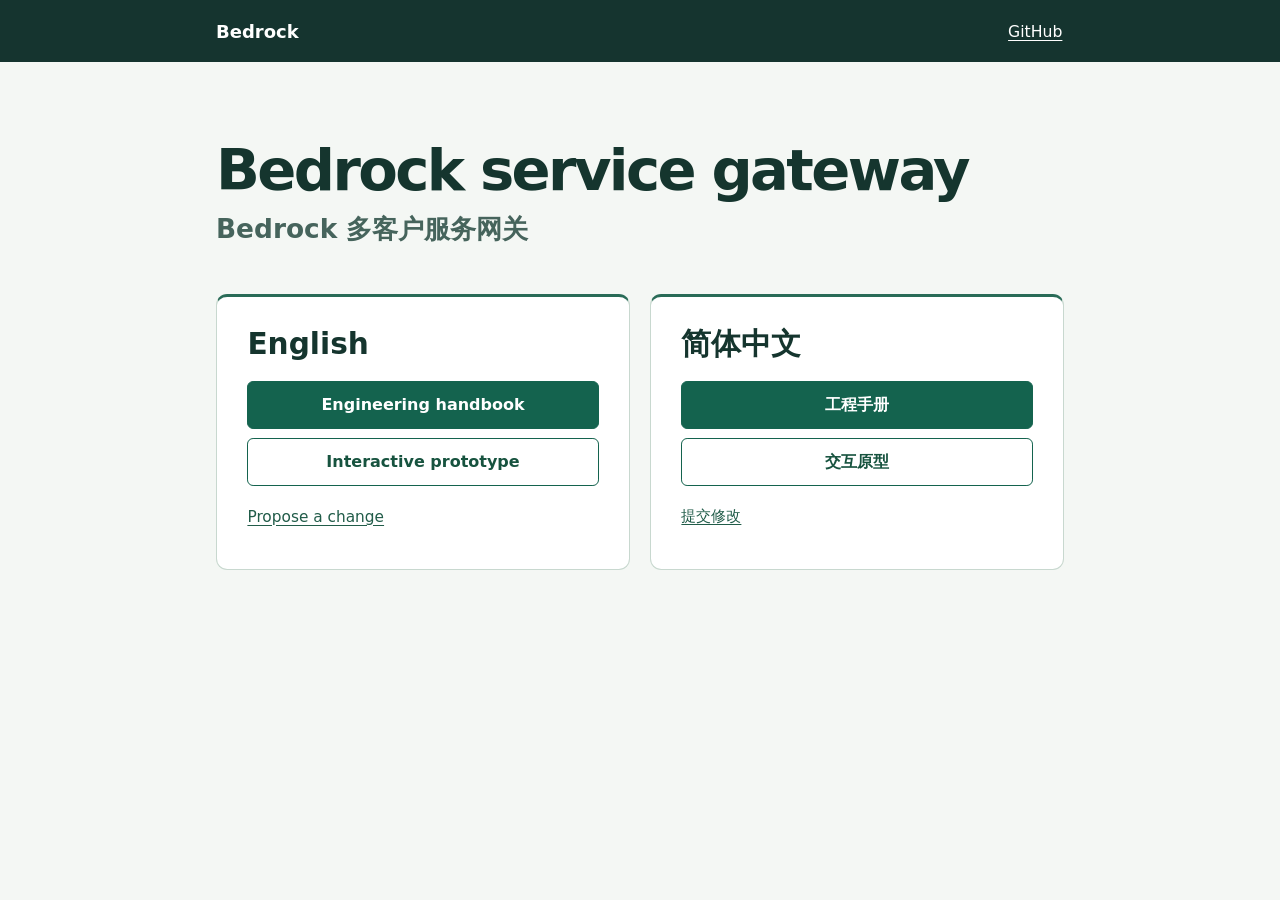
==== commit 7d8c2236: "Place English and Chinese entry folders first on the shared gateway project page" ====
--- a/projects/bedrock-gateway/index.html
+++ b/projects/bedrock-gateway/index.html
@@ -1,2 +1,50 @@
 <!doctype html>
-<html lang="zh-CN"><head><meta charset="utf-8"><meta name="viewport" content="width=device-width,initial-scale=1"><meta name="description" content="Bedrock 多客户网关的业务需求、可操作原型、技术架构、运维与上线验收。"><title>Bedrock 多客户服务网关 · 工程手册</title><link rel="stylesheet" href="assets/guide.css"><link rel="alternate" hreflang="en" href="https://bedrock-gateway-handbook.bright-bass-8857.chatgpt.site/en/"><link rel="alternate" hreflang="zh-CN" href="https://bedrock-gateway-handbook.bright-bass-8857.chatgpt.site/"><script src="assets/language.js" defer></script></head><body><a class="skip" href="#contents">跳到工程手册正文</a><header class="mast"><div class="mast-in"><a class="brand" href="./"><svg viewbox="0 0 24 24" width="22" height="22" fill="none" stroke="currentColor" stroke-width="1.6" stroke-linecap="round" stroke-linejoin="round" aria-hidden="true"><path d="M3 5c4-2 6-1 9 1 3-2 5-3 9-1v14c-4-2-6-1-9 1-3-2-5-3-9-1zM12 6v14"></path></svg><span>Bedrock 工程手册</span></a><div class="mast-links"><a href="en/" class="language" hreflang="en" lang="en" data-lang-switch="1">English</a><a class="git" href="https://github.com/69755354/newme-skills/tree/bedrock-gateway-handoff/projects/bedrock-gateway">GitHub 项目</a></div></div></header><main><div class="hero"><div><p class="edition">系统设计与交接　 /　v1.1</p><h1>Bedrock 多客户服务网关</h1><p class="summary">本项目在 Bedrock 之前搭建独立的多客户服务网关。客户从各自的生产环境接入，网关控制迪拜公网出口、用量和账单，Bedrock 负责模型推理。</p><div class="hero-actions"><a class="button primary" href="prototype/"><svg viewbox="0 0 24 24" width="22" height="22" fill="none" stroke="currentColor" stroke-width="1.6" stroke-linecap="round" stroke-linejoin="round" aria-hidden="true"><rect x="3" y="4" width="18" height="13" rx="2"></rect><path d="M8 21h8m-4-4v4m-2-13 5 3-5 3z"></path></svg>打开交互原型</a><a class="button" href="#architecture">查看技术架构</a><a class="button" href="#pilot">双客户试点验收</a></div></div><aside class="downloads"><h2>交付文件</h2><a href="downloads/Bedrock_Gateway_Design_CN.pdf"><svg viewbox="0 0 24 24" width="22" height="22" fill="none" stroke="currentColor" stroke-width="1.6" stroke-linecap="round" stroke-linejoin="round" aria-hidden="true"><path d="M6 3h8l4 4v14H6zM13 3v5h5M9 13h6m-6 4h6"></path></svg>PDF 手册<span>12 页</span></a><a href="downloads/Bedrock_Gateway_Design_CN.docx"><svg viewbox="0 0 24 24" width="22" height="22" fill="none" stroke="currentColor" stroke-width="1.6" stroke-linecap="round" stroke-linejoin="round" aria-hidden="true"><path d="M6 3h8l4 4v14H6zM13 3v5h5M9 13h6m-6 4h6"></path></svg>可编辑 Word</a><a href="mobile.html">手机尺寸预览</a><a href="downloads/Bedrock_Gateway_Handoff.zip">完整交付包（ZIP）</a></aside></div><div class="layout" id="contents"><aside class="toc"><details open><summary>手册目录</summary><nav aria-label="手册目录"><a href="#overview">背景与范围</a><a href="#product">产品与权限</a><a href="#architecture">技术架构</a><a href="#network">迪拜固定出口</a><a href="#identity">客户与 IAM</a><a href="#quota">用量与额度</a><a href="#billing">账单与核对</a><a href="#operations">运维与故障</a><a href="#launch">上线验收</a><a href="#pilot">双客户试点验收</a><a href="#references">官方参考</a><a href="#screens">原型界面</a></nav></details></aside><article><section class="chapter" id="overview"><h2>客户交付要求</h2><p class="lead-copy">实施需求、产品原型、架构与运维手册　｜　设计基线 v1.1</p><p>在 Amazon Bedrock 之前部署一套由服务商运营的独立网关。各客户保留自己的生产环境，只接入约定的业务接口。网关识别客户、校验额度、选用批准的迪拜公网出口并逐笔记账。Bedrock 提供模型推理，财务用 AWS 成本报告核对客户账单。</p><h3>交付与上线标准</h3><div class="table-scroll" tabindex="0"><table><thead><tr><th>业务目标</th><th>技术团队交付</th><th>放行证据</th></tr></thead><tbody><tr><td>固定出口</td><td>全系统批准 N 个迪拜公网 IPv4。客户可共用或独占，逐客户指定主地址及备用子集。</td><td>每条线路有运营商证明。真实推理事件的 AWS 源 IP 属于该客户批准集合。</td></tr><tr><td>独立分账</td><td>每个客户独立授权，网关逐笔计量。财务按所选接口对应的身份或工作区标签对账。</td><td>两个客户同模型、同时间调用仍能分别归属。无法归属的费用单独列出。</td></tr><tr><td>可控用量</td><td>按客户及服务设日/月金额、频率、Token 与并发上限。发送前原子预占。</td><td>用并发请求争用最后一笔余额，批准数不超额。重试不重复扣费。</td></tr><tr><td>降低连带影响</td><td>核实实际客户、用途和地域。支持的 Claude 请求携带真实企业档案，提供分范围停用。</td><td>客户身份无法伪造。单客户暂停不影响其他正常客户，账户级处置按原范围执行。</td></tr></tbody></table></div><h3>第一版的选择</h3><p>优先交付固定出口、逐客户角色、用量账本、可暂停的客户配置和日对账。原型以两个迪拜出口、三个虚构客户、美元和 UTC 账期演示。正式数量、合同费率、允许模型及数据处理地区由业务和技术在开户表确认。</p><aside class="note">风险判断　公开规则没有给出“多个正常来源 IP 会触发封禁”的阈值。统一出口可供网络白名单和审计使用。实际企业归属、客户用途及限制后的正确处置，才能支持向平台说明业务。AWS 身份核验通过仍需遵守模型服务地域和使用条款，且平台保留账户级处置权。［1–3］</aside></section><section class="chapter" id="product"><h2>后台页面与客户旅程</h2><p class="lead-copy">运营按客户工作，财务按账期工作。客户自助页面只返回本企业已获授权的服务和账单。</p><div class="table-scroll" tabindex="0"><table><thead><tr><th>页面／使用者</th><th>页面上要看见什么</th><th>可操作事项</th></tr></thead><tbody><tr><td>运营总览／值班</td><td>服务状态、预算使用率、预占、批准出口数、可用线路、待核请求。</td><td>进入客户详情。原型可模拟成功、结果未知或已确认的上游限制。</td></tr><tr><td>客户与额度／运营</td><td>企业及服务、状态、主备出口、允许模型、计算区域、角色映射、档案登记状态和配额。</td><td>改额、暂停、恢复、撤销项目密钥。变更展示影响、旧值、新值、操作者及原因。</td></tr><tr><td>迪拜出口／网络</td><td>批准的 N 个公网 IPv4、归属证据、运营商、最近 AWS 验证、绑定客户与切换记录。</td><td>维护版本化地址集，测试断线和恢复。删除前列出受影响客户。</td></tr><tr><td>账单核对／财务</td><td>网关预估、AWS 用量费、已签合同金额、差额、未分配费用、报表版本与账期。</td><td>导入新版本、看差异、按客户导出、关账后登记调账。</td></tr><tr><td>操作记录／审计</td><td>请求号、租户、项目、模型、实际出口、费用状态及策略变更。</td><td>按客户及时间检索。按工单授权、限时导出、留痕。</td></tr><tr><td>我的服务／客户</td><td>仅本企业授权服务的已用额、预占额、余额、限额、账期及结算状态。</td><td>查询任务和本方账单。生产 API 服务端过滤企业及项目，跨租户查询返回 404。</td></tr></tbody></table></div><h3>开户到出账</h3><p>运营登记企业、合同用途、实际服务地与数据地区 → 分配项目凭证、角色、企业档案及主备线路 → 做两笔合成业务和隔离测试 → 小流量上线 → 财务出客户月报。客户生产 IP 可以不同。开户时核实企业所在地、控制权和实际服务区域，并保存支持联系人。项目密钥只适用于约定业务。</p><h3>原型演示路径</h3><p>在总览用企业 A 提交 $2.50，再用同一幂等键提交一次。查看客户额度及记录。给新键选择“发送后结果未知”，到账单页补录模拟最终凭证。到出口页断开 DXB-01，对比固定主出口客户及允许备用的客户。可重置恢复原样。</p><aside class="note">原型边界　浏览器里的操作只改本机示例。为方便演示，运营可切换客户视角。正式系统须分别登录。原型实现的计算采用美分，生产账本须以更细精度保存。真实认证、上游、并发锁及 AWS 发票由部署验收覆盖。</aside></section><section class="chapter" id="architecture"><h2>一次请求如何到达 Bedrock</h2><p class="lead-copy">初版使用两个无状态网关实例，一个有高可用和时间点恢复能力的 PostgreSQL 集群，以及独立权限的后台任务。</p><figure><img loading="lazy" src="assets/architecture.png" alt="客户应用、网关、迪拜出口、Bedrock 及账本之间的数据流"></figure><h3>线上请求</h3><p><strong>1　接入与授权　</strong>客户用自家项目凭证调用约定接口。网关从已认证凭证解析 tenant_id 与 service_id，查服务端配置。禁止客户端指定 role_arn、企业档案、上游域名、模型区域或出口 IP。</p><p><strong>2　准入与签名　</strong>验证业务输入、客户状态、允许的用例与模型。锁定租户和账户额度，在持久化预占后，由工作负载取得该客户角色的短期凭证，签名并发送。凭证缓存按租户、角色、策略版本、到期时间隔离。</p><p><strong>3　出站与回写　</strong>网关选择该客户批准的迪拜线路，端到端 TLS 到选定 AWS 公网端点。收到上游请求号后记录。最终用量或明确无计费结果驱动结算。异步对账读取 AWS 证据并登记差异。</p><h3>最小接口约定</h3><div class="table-scroll" tabindex="0"><table><thead><tr><th>调用</th><th>契约与返回</th></tr></thead><tbody><tr><td>POST /v1/jobs/label</td><td>Bearer 项目密钥、Idempotency-Key、约定业务字段（如 records、schema_version）。服务端定模型和输出上限。完成返回 200。在途或结果未知返回 202 及不透明 job_id。入口按合同做 schema 校验、请求体大小与条数上限。</td></tr><tr><td>GET /v1/jobs/{id}</td><td>返回本项目的状态、结果或待核状态。相同键且请求摘要相同回放已有状态。相同键但业务参数不同返回 409。</td></tr><tr><td>GET /v1/usage</td><td>返回本客户有权查看的服务、账期、预计成本或合同价与状态。401 凭证无效。403 已停用。429 额度/速率。503 无批准线路、计量不可用或服务不可用。</td></tr></tbody></table></div><p>资金与策略在数据库事务中落地，异步事件使用事务发件箱并以事件 ID 去重。幂等唯一键作用域为 tenant_id、service_id 和客户端请求键。两地网络分区时只允许数据库主写侧放行，失去额度真值的一侧返回 503。</p></section><section class="chapter" id="network"><h2>固定迪拜公网出口</h2><p class="lead-copy">N 是批准的、可被上游观察到的公网 IPv4 地址总数。业务平时可能只使用其中部分地址。客户数、IAM 数、网关副本数均可独立扩展。</p><div class="table-scroll" tabindex="0"><table><thead><tr><th>配置</th><th>行为与验收</th></tr></thead><tbody><tr><td>N＝1，客户固定地址</td><td>所有指定客户使用同一地址。单线路失效时停发并返回 503。若运营商支持同 IP 高可用，需实测切换后 AWS 仍记录相同 IP。</td></tr><tr><td>N≥2，固定主地址</td><td>可让多个客户映射同一地址。希望每个 IAM 永远同 IP 的客户只批准一个 /32，主线故障即停发。独占地址属于单独的分配策略。</td></tr><tr><td>N≥2，允许主备</td><td>明确记录每个客户备用 IP 的有序子集。仅在已确认的网络故障时切到其中一个。N 是总上限。切换后客户源地址会变为指定备用地址。</td></tr><tr><td>地址变更</td><td>先检查受影响客户，签发配置版本。验证归属、网络路由和 AWS 条件策略一致后再放量。硬性 N 约束下按停发、替换、验证的顺序完成。</td></tr></tbody></table></div><h3>实际部署与地域证明</h3><p>选能出具迪拜机房位置和专用 IPv4 分配证明的运营商或机房。两个地址若需容灾，核对机房、电源、上联及运营商故障域。AWS UAE 区域标签本身不足以证明一条地址位于迪拜。AWS Health 在审阅日仍列 UAE 区域中断事件，采购前核对服务健康、目标机房和组件可用性。［9、14］</p><p>网关按客户选路，每个出口使用独立 NAT 路径或固定 SNAT 映射。仅给同一个 NAT 增挂多个地址无法证明逐角色固定。优先在可核验的迪拜托管环境分故障域部署，数据库主备遵守合同地域。限制工作负载的默认路由、转发及非批准目的地。公网推理仅启用受控 IPv4 路径。验证重启、备用路由、DNS 和 SDK 的 IPv6、代理及私有端点设置。未经验证的入口停用。PrivateLink 的网络条件与公网源地址分别设计。［8］</p><h3>验收用两套证据</h3><p>网络负责人保存机房/运营商书面证明、ASN 与 IP 归属记录。地理数据库可交叉参考。每个实际出口、客户角色和启用端点都发签名的小额测试推理，按 AWS 请求号核对 CloudTrail 的 sourceIPAddress、身份和区域。外网查 IP 的结果只用来排查。</p><aside class="note">数据地区　迪拜出口只描述发包地点。另行列明客户实际所在地、输入/日志保存地、模型调用区域和允许的推理目的地。签有 EU-only 等限制时，在允许范围实测区域路由，禁用可能将处理转出合同地域的配置。［2、10］</aside></section><section class="chapter" id="identity"><h2>每个客户的三个标识</h2><p class="lead-copy">客户使用你自己的服务凭证。AWS 身份用于授权和分账，Anthropic 企业档案用于标明实际终端客户，Bedrock 推理配置负责选择模型或路由。</p><div class="table-scroll" tabindex="0"><table><thead><tr><th>标识</th><th>设置与验证</th></tr></thead><tbody><tr><td>AWS IAM 角色</td><td>一客户一角色，静态标签 tenant_id。不同项目需要 AWS 原生独立账目时再按服务拆角色。应用总账始终按服务记。角色只信任网关工作负载。角色策略限定推理动作、模型资源、区域和批准公网源 IP。</td></tr><tr><td>Anthropic User Profile</td><td>按真实终端企业登记一份，存 tenant_id → user_profile_id。承接自有产品业务，按实际关系填写 application。涉及通用 API 转供时须核对 passthrough 及平台相应书面授权。［1、3］</td></tr><tr><td>Bedrock inference profile</td><td>选定模型及允许的处理地域。记录 ID/ARN 和目标区域集。配置可能涉及跨区域路由。独立应用推理配置可作为成本维度，和企业档案分别维护。［4、10］</td></tr></tbody></table></div><h3>企业档案的兼容性核对</h3><p>在 Claude API 或 Claude Platform on AWS 的组织中登记，客户流量与内部用量按官方指引分组织。管理端按企业唯一建档，遇创建超时先核实再补建。在 Verification Portal 检查相关 AWS 账户的关联状态（Linked），另查所需项目资格。仅开放经过验证的模型、端点、区域组合。［1］</p><p>在支持的 Bedrock Runtime 模型上，通过 InvokeModel 或 InvokeModelWithResponseStream 的顶层 JSON 传 user_profile_id。Converse 不支持。按模型单独确认 Mantle 兼容性。投产前从登记端读回企业 ID 及状态，再验证实际调用。Bedrock 接受格式正确的 ID 并不能证明归属正确。批量推理及未支持的模型缺少此归属能力。需要归属的客户停用这些组合，并向支持团队确认。［1］</p><h3>凭证与隔离</h3><p>云外迪拜节点可用 IAM Roles Anywhere 的工作负载证书或受信任 OIDC 获得临时身份，云内使用工作负载角色。限制 sts:AssumeRole 的目标，不给客户 AWS AK/SK。模型开通、采购由独立运维角色负责。运行角色不授予 IAM 管理、Billing 或全量日志读取。策略对公网推理显式拒绝批准集合之外的源地址，做正反向实测。［8、11］</p><p>管理端采用 SSO＋MFA，分运营、网络、安全、财务、审计角色。业务表使用 tenant_id 与 service_id、行级授权。缓存、对象存储、任务读取与下载链接同样隔离。仅系统可设置身份标签，禁止请求覆盖。</p></section><section class="chapter" id="quota"><h2>预占、并发与失败后的资金状态</h2><p class="lead-copy">用量控制必须发生在请求送到模型之前。客户金额、Token、频率、并发和账户上游配额在同一条准入路径检查。</p><h3>预算计算</h3><p>按合同设置客户总额及可选服务子限额，UTC 日/月两个窗口各自计算。可预占 = 窗口预算 ×（1 − 安全余量）− 窗口已结算 − 窗口未结预占。选各窗口及账户可用额中的最小值。以整数微美元向上预估费用。显示时再四舍五入。</p><aside class="note">计算例　日预算 $100，安全余量 10%，今日已计 $63.20，在途预占 $5.00，月余额充足。新请求最多可预占 $21.80。两个并发请求各需 $15 时只能放行一个。</aside><p>冻结价格版本。为同一模型、区域、服务等级和缓存 TTL 设单价。按输入及可能缓存写入的最贵合法情形和允许的最大输出估算上界。可用 CountTokens 时先按适用计数，覆盖实际请求字段。无可信上界、附加工具费用未知或无价格时，硬预算客户停止准入。AWS TPM 按型号的 token burndown 另算。［6］</p><h3>请求与预占状态</h3><div class="table-scroll" tabindex="0"><table><thead><tr><th>状态</th><th>必须执行的动作</th></tr></thead><tbody><tr><td>待发送／已预占</td><td>在单个事务内记录幂等键、请求摘要、费率版本、预算窗口和预占。按固定顺序锁账户、租户、服务，条件更新及唯一键保证两个网关不会超发。RPM/TPM 用共享时间窗或令牌桶，按客户排队并设队长、超时和账户总上限。</td></tr><tr><td>生效／已发送</td><td>发送前先落“可能已发送”的持久状态。worker 认领采用唯一令牌。进程崩溃、客户端断流或超时后，除非能证明未发送，转“结果未知”，禁自动重发。</td></tr><tr><td>结果明确</td><td>拿到最终 usage 和 AWS 请求号后仅结算一次，释放差额。明确未发生计费则释放预占。流式请求在最终用量事件结算。未知请求的额度独立保留。</td></tr><tr><td>人工核对</td><td>保留预占，等待可关联的最终计量。账期汇总 CUR 不能单独证明某一请求。跨日、重启及客户端重放沿用原窗口。人工核销要证据、审批和不可覆盖的调整记录。</td></tr></tbody></table></div><p>用请求指纹（密钥 HMAC）识别幂等冲突。将 HTTP 429 的额度、RPM、TPM、并发和上游限流分别编码。瞬时频率超限才给合适 Retry-After。客户端停止读取时尝试取消上游，按证据确认是否计费。</p></section><section class="chapter" id="billing"><h2>客户日账与 AWS 月度对账</h2><p class="lead-copy">运营需实时看“已用、预占、剩余”。财务按 AWS 可取得的汇总粒度核对。客户最终应付按合同的价格和计费单位生成。</p><h3>账单设置与查看位置</h3><p>Runtime InvokeModel 用客户角色归集。在 Billing and Cost Management → Cost Allocation Tags 激活 iamPrincipal/tenant_id，在 Cost Explorer 筛选 Amazon Bedrock 后按标签分组。Mantle 的 Anthropic Messages 用客户工作区的成本分配标签，设置见第 10 页。［4、5］</p><p>在 Billing and Cost Management → Data Exports 配置 CUR 2.0，勾选 Include caller identity (IAM principal) allocation data。验证导出含 line_item_iam_principal、用量类型、时间、单位和费额。AWS 的 Bedrock IAM 原生归因文档给到按身份、用量类型及日的粒度，运营逐笔及小时视图由网关账本产生。［4、5］</p><h3>账本与口径</h3><div class="table-scroll" tabindex="0"><table><thead><tr><th>记录</th><th>最少字段与处理</th></tr></thead><tbody><tr><td>逐笔／请求账</td><td>tenant_id、service_id、job_id、幂等摘要、attempt_id、AWS requestId、模型/区域/服务等级、UTC 时间、出口、状态、价格版本。输入非缓存、输出、缓存读和各 TTL 缓存写分栏，避免 SDK 口径重复。每千／百万 Token 单位写入费率版本。</td></tr><tr><td>AWS／归集账</td><td>按账户、客户归属维度（角色或工作区标签）、UTC 日、用量类型、区域及等级核对。保留身份映射和标签的生效时间。CUR 按日归集，逐笔记录留在网关。</td></tr><tr><td>客户／结算单</td><td>先比较相同币种的模型用量费（默认 unblended cost）。折扣、信用、税、网费和服务费单列，净成本采用另行确认的统一口径。各服务小计、合同价、核对状态及账期明细可导出。</td></tr><tr><td>差异／调整账</td><td>未标记、共享或不支持身份归因的项目进入“未分配”。导出按 manifest 版本幂等导入，迟到数据重算。已开票账期以补差/贷项保留历史，不按比例摊给客户。</td></tr></tbody></table></div><h3>样例核对</h3><p>三客户网关预估 $90.50。AWS 可归属 $92.00，另有 $0.80 未归属，AWS 用量小计 $92.80。企业 B 差异 $1.50。财务复核价格、缓存、跨区或迟到项。在演示合同中，企业 A 的 $62.40 用量费加 $20 固定业务服务费，应付 $82.40。企业 B 复核前应付金额标为待定。</p><aside class="note">保管权限　CUR 文件放加密 S3，限定财务任务只读指定前缀并审计其读取。客户门户从已过滤的客户结算表读取。普通客户项目与网关运行角色都不读取付款账户账单。</aside></section><section class="chapter" id="operations"><h2>告警、停发与恢复</h2><p class="lead-copy">值班同时看四个维度：客户是否获准使用、请求是否获准发送、实际上从何处发出、钱能否对上。以下时间和阈值为初版建议。</p><div class="table-scroll" tabindex="0"><table><thead><tr><th>信号／负责人</th><th>处理动作和恢复证据</th></tr></thead><tbody><tr><td>未知源 IP 或双线中断／网络</td><td>立即停受影响线路或客户。核对 AWS 请求号、实际源地址、SNAT 和路由版本。仅在批准线路恢复且小额探针通过后放行，停发期间返回 503。</td></tr><tr><td>403 或平台通知／安全</td><td>先核对 IAM、模型授权、地理限制及正式通知。确认客户限制则冻结该客户及受限范围。账户/组织级则按原范围停。保留事件号、请求号和政策版本，向 AWS Support 回报。［13］凭正式解除及人工核验恢复。</td></tr><tr><td>429、5xx、超时／值班</td><td>检查账户模型配额和各租户并发。对限流退避、排队并设等待上限。已被上游接收或状态未知的推理不自动重试。不因平台限制、限流而变更 IP、身份或端点。</td></tr><tr><td>用量异常／运营、财务</td><td>预算可用上限达到 80% 提醒。到上限拦截。逐笔异常增速、未知预占超过 15 分钟通知值班。日对账差异超过 max($1, 当日同口径费用的 2%) 进入人工复核。未归属费用始终列项。</td></tr><tr><td>凭证或数据库事故／平台</td><td>停用泄露项目、吊销凭证并处理缓存。DB 封锁或丧失主写时拒绝新请求。恢复后先核对预占、幂等状态与发件箱，再开放。</td></tr></tbody></table></div><h3>监控与审计</h3><p>按客户、模型和区域上报请求数、放行/拒绝原因、首 Token 耗时、P95 延迟、并发、预占年龄、AWS 错误和准入耗时。Runtime 流式的调用事件与完成事件用 parentRequestId 串联，按原始调用去重。启用 Mantle 时另配付费数据事件和预算。［7、15］</p><p>日志默认只存计量与故障元数据，项目密钥、凭证、原始请求/响应正文不写日志。AWS 模型调用内容日志若需开启，单独约定授权、地区和期限。合同覆盖应用缓存、备份与删除。订阅企业档案状态变更或定期轮询，核验通知真实性并设状态过期停发规则。［1、12］</p><h3>值班周期</h3><p>每日看线路探针、未结预占、AWS Health、客户状态、账单导出和通知邮箱。每周抽查源 IP 和跨租户拒绝日志。每月结账、核作用途和权限。每季度做故障切换、证书轮换与备份恢复演练。建议账本 RPO≤5 分钟、RTO≤60 分钟，恢复区间内可能已发送的请求冻结至核实。</p></section><section class="chapter" id="launch"><h2>投产验收与旧 IAM 迁移</h2><p class="lead-copy">以下测试用于技术团队签收。原型演示与代码逻辑测试只覆盖样例，供应商线路、AWS 权限、真实费用及高并发必须在目标环境重新验证。</p><div class="table-scroll" tabindex="0"><table><thead><tr><th>验收项</th><th>执行、证据与通过条件</th></tr></thead><tbody><tr><td>网络与固定地址</td><td>逐客户、端点和主备线路测试。留运营商证明、AWS 请求号与 sourceIPAddress。非批准地址调用被拒。双线断开停发 503，受限客户不得切线。</td></tr><tr><td>身份与隐私</td><td>A 伪造 B 的租户、角色、档案或读取 B 账单/下载链接均被拒且不泄露存在性。读回官方企业档案与登记映射，确认客户无法覆盖。核对用例、服务地和合同路由。</td></tr><tr><td>额度、幂等与断流</td><td>两实例并发争用 $21.80 余额，两笔各 $15 仅一笔成功。模拟重发、同键异参、崩溃、流中断、重复事件和跨 UTC 零点。无重复发送、扣费或无凭据释放。</td></tr><tr><td>分账、修订与出单</td><td>两个真实角色各发可辨识的低额请求，等 CUR 出数核对归属。重导相同版本无变化，新版产生有据差异。共享/未知费用留待核，客户看不到其他人的数据。</td></tr><tr><td>性能、容灾与观测</td><td>用模拟上游做 20 请求/秒持续 15 分钟，再 50 请求/秒 60 秒。覆盖真实长度/缓存/流式分布。建议网关新增 P95 ≤100 ms（不含上游及网络外部等待）。平均在途 3 秒时，50 请求/秒需约 150 个并发槽。实模低额抽测另行计费。</td></tr><tr><td>上线恢复与停用</td><td>演练单客户与账户级停用、线路中断、数据库恢复和安全回滚。提供监控、值班联系人、归属表、配置版本、测试结果和异常处理回执。</td></tr></tbody></table></div><h3>从已有 IAM 安全切换</h3><p>盘点现有 IAM 用户、谁持有密钥、真实用途和历史计费维度。建立原 IAM → 租户 → 新角色映射及生效时间。先在测试客户小流量双记账，只向上游发送一次。按切换时刻衔接旧账和新账。</p><p>分批将客户改为业务 API 凭证。由管理员在批准窗口限制旧身份推理权限，核对 CloudTrail 停止直连后再停用旧密钥。若客户还持有可直连的旧凭证，固定出口与硬额度均未形成闭环。回滚仅退到上一个已验证的网关版本，保留账本、停用决定与地址限制。</p><aside class="note">上线签收　产品确认服务及合同边界，网络确认迪拜线路和 N，安全确认角色与档案，财务确认两客户 CUR 记录，值班确认故障演练。试点达标后逐客户放量。</aside></section><section class="chapter" id="pilot"><h2>双客户试点验收</h2><p class="lead-copy">用两套独立的客户身份，在同一 UTC 日期调用同一模型。先在测试环境演练并发与断线，再用获准的小额真实请求核对 AWS 记录。以下各项均待部署团队签收。</p><h3>按实际接口选择分账方式</h3><p><strong>Bedrock Runtime · InvokeModel　</strong>网关为 A、B 分别使用专属 IAM 角色，角色分别标记 tenant_id。激活 IAM 成本分配标签，启用 CUR 2.0 调用身份分配数据，并核对两家的金额。</p><p><strong>Bedrock Mantle · Anthropic Messages　</strong>为 A、B 分配独立 Workspace，启用工作区的客户成本标签。网关用 anthropic-workspace-id 请求头指定对应工作区。默认工作区或标签缺失的费用进入待核对。</p><p><a href="https://docs.aws.amazon.com/bedrock/latest/userguide/cost-management.html">AWS 分账方式与支持的接口</a>　·　<a href="https://docs.aws.amazon.com/bedrock/latest/userguide/workspaces.html">Workspace 请求头与归属规则</a></p><h3>同一次试点要交回的证据</h3><div class="table-scroll" tabindex="0"><table><thead><tr><th>负责人</th><th>试验和通过条件</th></tr></thead><tbody><tr><td>网络</td><td>A、B 从不同客户网络发起请求。用 AWS 请求号核对实际源 IP，均须属于各自批准的迪拜地址集合。断开严格绑定的主线后，该客户停发。</td></tr><tr><td>后端</td><td>在测试账本给 A 留 $10 可预占，两笔各需 $7 的请求同时进入。仅放行一笔，同键重试仅扣一次。暂停 A 后，B 仍能正常调用。</td></tr><tr><td>财务与运营</td><td>A、B 各发可辨识的小额请求。等 CUR 出数，按 UTC 日及用量类型对齐网关账，重导无重复。用 A 的客户身份下载账单仅得到 A 的明细。</td></tr><tr><td>业务负责人</td><td>用同一组获准样例比较切换前后的业务结果、响应耗时及单项成本。先给一个低风险服务少量流量，达到事先约定的阈值后再放量。</td></tr></tbody></table></div><aside class="note">签收记录　在内部工单填写环境、接口及模型、A/B 身份映射、请求号、源地址、CUR 版本、差异金额和签收人。出账前标记“待财务核对”。出现串账、非批准出口或超额放行时，暂停该试点。</aside></section><section class="chapter" id="references"><h2>官方依据与待填参数</h2><p class="lead-copy">规则与功能按 2026-11-25 查阅。选定模型、AWS 账户和部署地点后，开发负责人应在放量当天重新核对兼容矩阵、服务健康与合同。</p><p><strong>01  </strong><a href="https://platform.claude.com/docs/en/manage-claude/user-profiles">Anthropic · User profiles for end-customer attribution</a>  ·  企业档案、Bedrock 适配、企业级限制范围</p><p><strong>02  </strong><a href="https://www.anthropic.com/legal/supported-regions">Anthropic · Supported Regions Policy</a>  ·  实际服务地域及企业控制权</p><p><strong>03  </strong><a href="https://aws.amazon.com/legal/bedrock/third-party-models/">AWS · Anthropic on Amazon Bedrock 第三方模型条款</a>  ·  客户产品使用、授权边界</p><p><strong>04  </strong><a href="https://docs.aws.amazon.com/bedrock/latest/userguide/cost-mgmt-iam-principal-tracking.html">AWS · IAM principal attribution for Amazon Bedrock</a>  ·  角色、成本分配标签与 CUR 2.0</p><p><strong>05  </strong><a href="https://docs.aws.amazon.com/bedrock/latest/userguide/cost-mgmt-understanding-cur-data.html">AWS · Understanding your Bedrock CUR data</a>  ·  账本核对的 AWS 维度</p><p><strong>06  </strong><a href="https://docs.aws.amazon.com/bedrock/latest/userguide/quotas-token-burndown.html">AWS · Calculate token burndown for quotas</a>  ·  账户级 Token 配额及模型差异</p><p><strong>07  </strong><a href="https://docs.aws.amazon.com/bedrock/latest/userguide/logging-using-cloudtrail.html">AWS · Log Bedrock API calls using CloudTrail</a>  ·  推理请求、流式完成事件和源地址</p><p><strong>08  </strong><a href="https://docs.aws.amazon.com/IAM/latest/UserGuide/reference_policies_condition-keys.html">AWS · IAM global condition context keys</a>  ·  公网源 IP 与私有端点条件</p><p><strong>09  </strong><a href="https://health.aws.amazon.com/health/status">AWS Health · Service health</a>  ·  上线前查询 UAE 区域事件</p><p><strong>10  </strong><a href="https://docs.aws.amazon.com/bedrock/latest/userguide/cross-region-inference.html">AWS · Cross-Region inference</a>  ·  模型推理的目的地区域</p><p><strong>11  </strong><a href="https://docs.aws.amazon.com/rolesanywhere/latest/userguide/introduction.html">AWS · IAM Roles Anywhere</a>  ·  云外工作负载的短期凭证</p><p><strong>12  </strong><a href="https://docs.aws.amazon.com/bedrock/latest/userguide/model-invocation-logging.html">AWS · Model invocation logging</a>  ·  输入、输出和日志权限</p><p><strong>13  </strong><a href="https://docs.aws.amazon.com/bedrock/latest/userguide/abuse-detection.html">AWS · Abuse detection</a>  ·  账户通知与事件响应</p><p><strong>14  </strong><a href="https://support.maxmind.com/knowledge-base/articles/maxmind-geolocation-accuracy">MaxMind · Geolocation accuracy</a>  ·  城市级数据库定位的精度边界</p><p><strong>15  </strong><a href="https://docs.aws.amazon.com/bedrock/latest/userguide/logging-cloudtrail-mantle.html">AWS · Monitor bedrock-mantle API calls using CloudTrail</a>  ·  Mantle 推理的数据事件配置</p><h3>每个试点客户只填一行</h3><p>企业与合同服务｜实际服务国家、实体所在地及数据处理范围｜日/月预算和服务子额度｜RPM、TPM、并发、单次最大输入/输出｜核准模型、端点、区域｜主/备出口｜IAM 角色、真实企业档案｜业务与应急联系人。</p><h3>平台侧统一确认</h3><p>出口 N、线路实际地点与供应商、账户模型配额、费率表和税费口径、费用告警接收人、审批与回滚负责人。试点样例采用美元、UTC 和 10% 安全余量。正式合同可覆盖这些默认值。</p></section><section class="chapter" id="screens"><h2>运营与客户额度界面</h2><p class="lead-copy">可在浏览器直接操作原型，也可用以下静态界面对照功能。</p><h3>运营总览</h3><figure><img loading="lazy" src="assets/ui-overview.png" alt="运营总览示意"></figure><h3>企业 A 的两项服务</h3><figure><img loading="lazy" src="assets/ui-tenant.png" alt="客户与服务子额度示意"></figure><p>示例中企业 A 还有 $21.80 总额度可预占。抽样复核服务的日预算为 $30，扣除 10% 安全余量和已用 $21.40，只能再预占 $5.60。其他服务可继续使用各自的余额。</p></section></article></div></main><footer>Bedrock 工程手册 · 2026-11-25　 <a href="#contents">返回目录</a>  ·  <a href="https://github.com/69755354/newme-skills/blob/bedrock-gateway-handoff/projects/bedrock-gateway/CONTRIBUTING.md#%E4%B8%AD%E6%96%87">提交修改</a></footer></body></html>
+<html lang="en">
+<head>
+  <meta charset="utf-8">
+  <meta name="viewport" content="width=device-width,initial-scale=1">
+  <title>Bedrock gateway · English / 中文</title>
+  <meta name="description" content="Open the Bedrock gateway engineering handbook and interactive prototype in English or Chinese.">
+  <link rel="alternate" hreflang="en" href="https://bedrock-gateway-handbook.bright-bass-8857.chatgpt.site/en/">
+  <link rel="alternate" hreflang="zh-CN" href="https://bedrock-gateway-handbook.bright-bass-8857.chatgpt.site/zh/">
+  <link rel="alternate" hreflang="x-default" href="https://bedrock-gateway-handbook.bright-bass-8857.chatgpt.site/">
+  <link rel="stylesheet" href="assets/entry.css">
+  <script defer src="assets/legacy-chapters.js"></script>
+</head>
+<body>
+  <header><div class="bar">
+    <span class="brand">Bedrock</span>
+    <a href="https://github.com/69755354/newme-skills/tree/bedrock-gateway-handoff/projects/bedrock-gateway">GitHub</a>
+  </div></header>
+  <main id="main">
+    <h1>Bedrock service gateway <span lang="zh-CN">Bedrock 多客户服务网关</span></h1>
+    <div class="languages">
+      <section lang="en" aria-labelledby="english">
+        <h2 id="english">English</h2>
+        <a class="primary" href="en/" hreflang="en">Engineering handbook</a>
+        <a class="secondary" href="en/prototype/" hreflang="en">Interactive prototype</a>
+        <a class="edit" href="https://github.com/69755354/newme-skills/blob/bedrock-gateway-handoff/projects/bedrock-gateway/CONTRIBUTING.md#english">Propose a change</a>
+      </section>
+      <section lang="zh-CN" aria-labelledby="chinese">
+        <h2 id="chinese">简体中文</h2>
+        <a class="primary" href="zh/" hreflang="zh-CN">工程手册</a>
+        <a class="secondary" href="prototype/" hreflang="zh-CN">交互原型</a>
+        <a class="edit" href="https://github.com/69755354/newme-skills/blob/bedrock-gateway-handoff/projects/bedrock-gateway/CONTRIBUTING.md#中文">提交修改</a>
+      </section>
+    </div>
+    <a class="old-chapter" data-chapter-link="" id="contents" lang="zh-CN" href="zh/#contents">手册目录 · 阅读中文手册</a>
+    <a class="old-chapter" data-chapter-link="" id="overview" lang="zh-CN" href="zh/#overview">背景与范围 · 阅读中文手册</a>
+    <a class="old-chapter" data-chapter-link="" id="product" lang="zh-CN" href="zh/#product">产品与权限 · 阅读中文手册</a>
+    <a class="old-chapter" data-chapter-link="" id="architecture" lang="zh-CN" href="zh/#architecture">技术架构 · 阅读中文手册</a>
+    <a class="old-chapter" data-chapter-link="" id="network" lang="zh-CN" href="zh/#network">迪拜固定出口 · 阅读中文手册</a>
+    <a class="old-chapter" data-chapter-link="" id="identity" lang="zh-CN" href="zh/#identity">客户与 IAM · 阅读中文手册</a>
+    <a class="old-chapter" data-chapter-link="" id="quota" lang="zh-CN" href="zh/#quota">用量与额度 · 阅读中文手册</a>
+    <a class="old-chapter" data-chapter-link="" id="billing" lang="zh-CN" href="zh/#billing">账单与核对 · 阅读中文手册</a>
+    <a class="old-chapter" data-chapter-link="" id="operations" lang="zh-CN" href="zh/#operations">运维与故障 · 阅读中文手册</a>
+    <a class="old-chapter" data-chapter-link="" id="launch" lang="zh-CN" href="zh/#launch">上线验收 · 阅读中文手册</a>
+    <a class="old-chapter" data-chapter-link="" id="pilot" lang="zh-CN" href="zh/#pilot">双客户试点验收 · 阅读中文手册</a>
+    <a class="old-chapter" data-chapter-link="" id="references" lang="zh-CN" href="zh/#references">官方参考 · 阅读中文手册</a>
+    <a class="old-chapter" data-chapter-link="" id="screens" lang="zh-CN" href="zh/#screens">原型界面 · 阅读中文手册</a>
+  </main>
+</body>
+</html>
--- a/projects/bedrock-gateway/assets/entry.css
+++ b/projects/bedrock-gateway/assets/entry.css
@@ -0,0 +1,25 @@
+:root{font-family:Inter,"PingFang SC","Microsoft YaHei",system-ui,sans-serif;color:#15352e;background:#f4f7f4}
+*{box-sizing:border-box}
+body{margin:0}
+header{background:#15342f;color:white}
+.bar,main{width:min(100%,59rem);margin:auto;padding-inline:clamp(1rem,5vw,3rem)}
+.bar{min-height:3.9rem;display:flex;align-items:center;justify-content:space-between}
+.brand{font-weight:680;font-size:1.125rem}
+.bar a{color:white;font-size:.98rem;text-underline-offset:.2em;padding:.65rem .1rem}
+main{padding-block:clamp(2rem,7vw,4.7rem)}
+h1{font-size:clamp(2rem,4.8vw,3.6rem);line-height:1.13;letter-spacing:-.045em;margin:0 0 clamp(1.5rem,4.5vw,2.8rem)}
+h1 span{display:block;color:#46645c;font-size:clamp(1.1rem,2.5vw,1.65rem);letter-spacing:0;line-height:1.5;margin-top:.42rem}
+.languages{display:grid;grid-template-columns:repeat(2,minmax(0,1fr));gap:clamp(.5rem,2vw,1.25rem)}
+.languages section{min-width:0;border:1px solid #c8d8cf;border-top:3px solid #296b57;border-radius:.7rem;padding:clamp(.8rem,2.8vw,1.9rem);background:white}
+h2{margin:0 0 1.15rem;font-size:clamp(1.28rem,3vw,1.85rem);line-height:1.2}
+.primary,.secondary{display:flex;min-height:3rem;align-items:center;justify-content:center;padding:.55rem .6rem;border:1px solid #14634e;border-radius:.38rem;font-size:1rem;line-height:1.26;text-align:center;text-decoration:none;font-weight:620}
+.primary{color:white;background:#14634e}
+.secondary{margin-top:.55rem;color:#17533f;background:white}
+.edit{display:inline-flex;min-height:2.75rem;align-items:center;margin-top:.55rem;color:#215c49;text-underline-offset:.18em;font-size:.96rem}
+.primary:hover{background:#0d493a}
+.secondary:hover{background:#edf5ef}
+a:focus-visible{outline:3px solid #b56a25;outline-offset:3px}
+.old-chapter{display:none}
+.old-chapter:target{display:block;margin:1.3rem 0;padding:1rem;background:white;color:#17533f}
+@media(max-width:34rem){.primary,.secondary{min-height:3.65rem}.bar{min-height:3.15rem}.edit{font-size:.9rem}}
+@media(max-width:19rem){.languages{grid-template-columns:1fr}}
